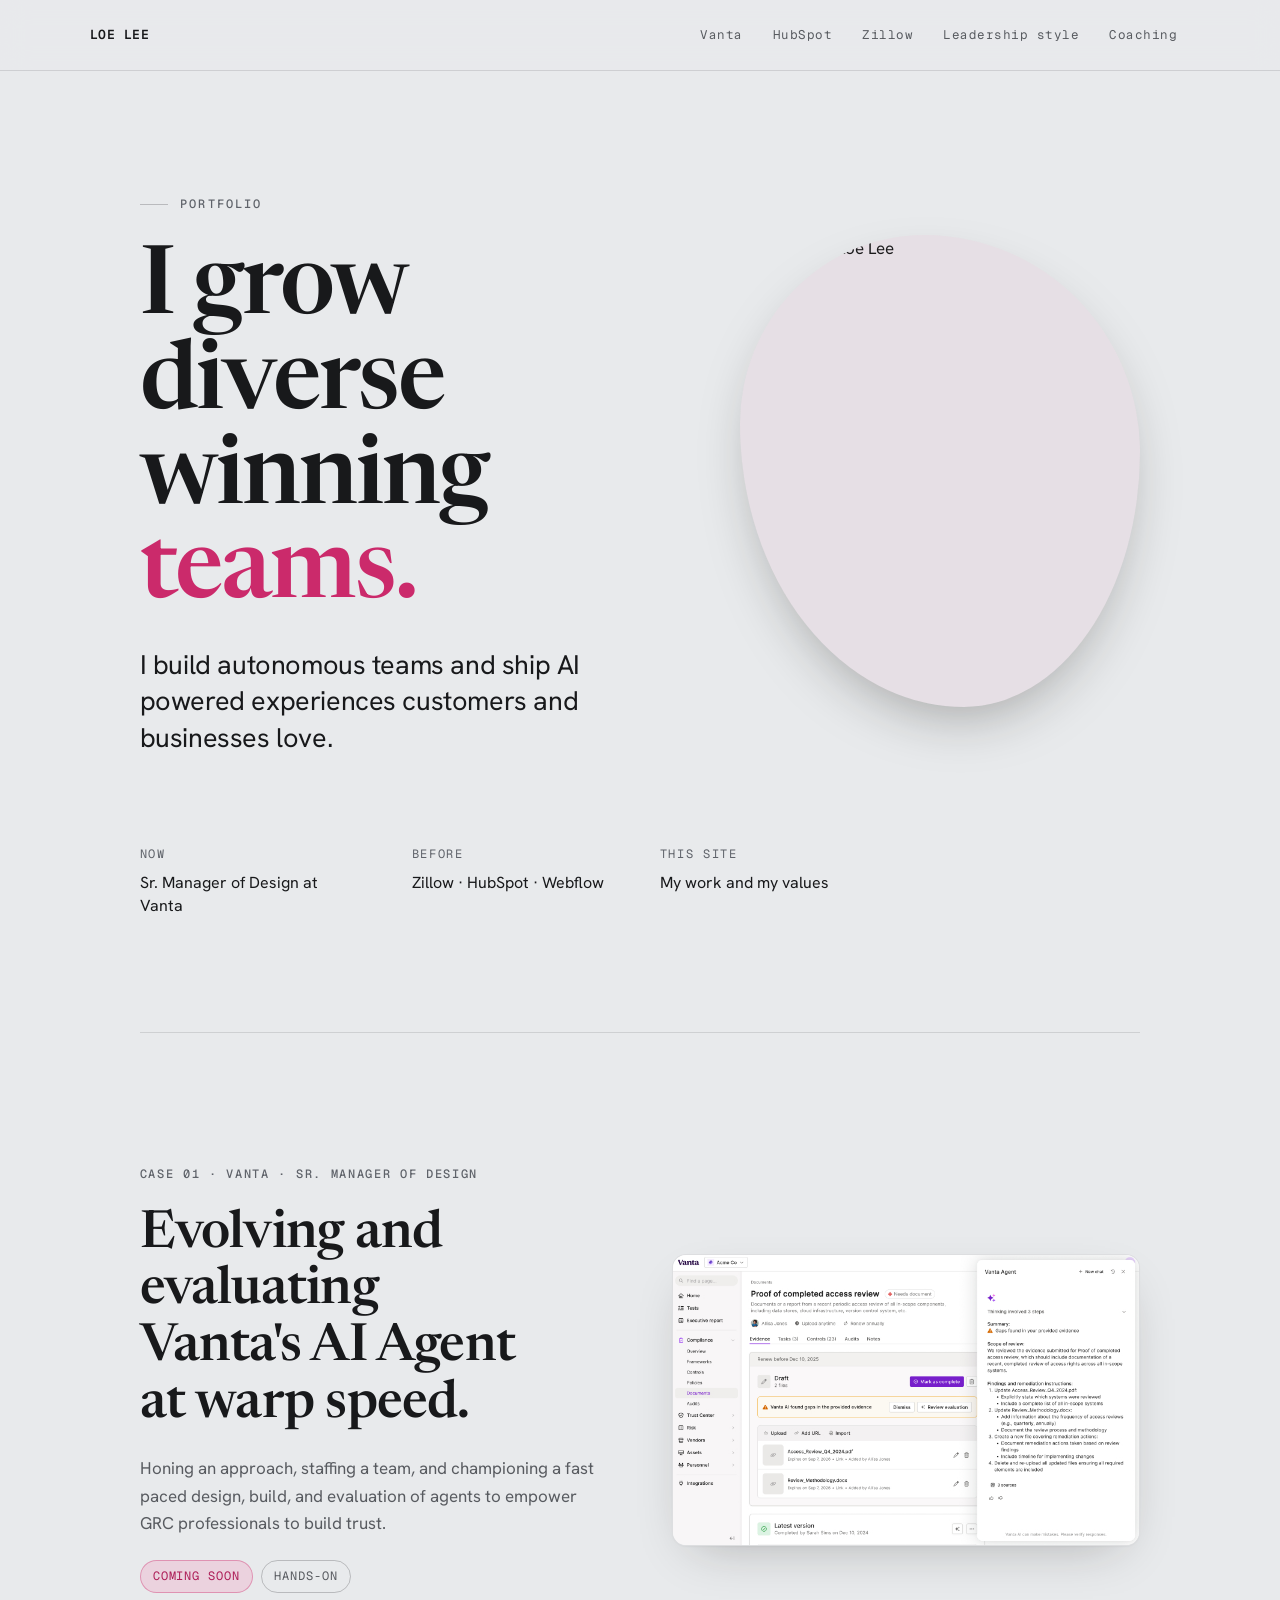
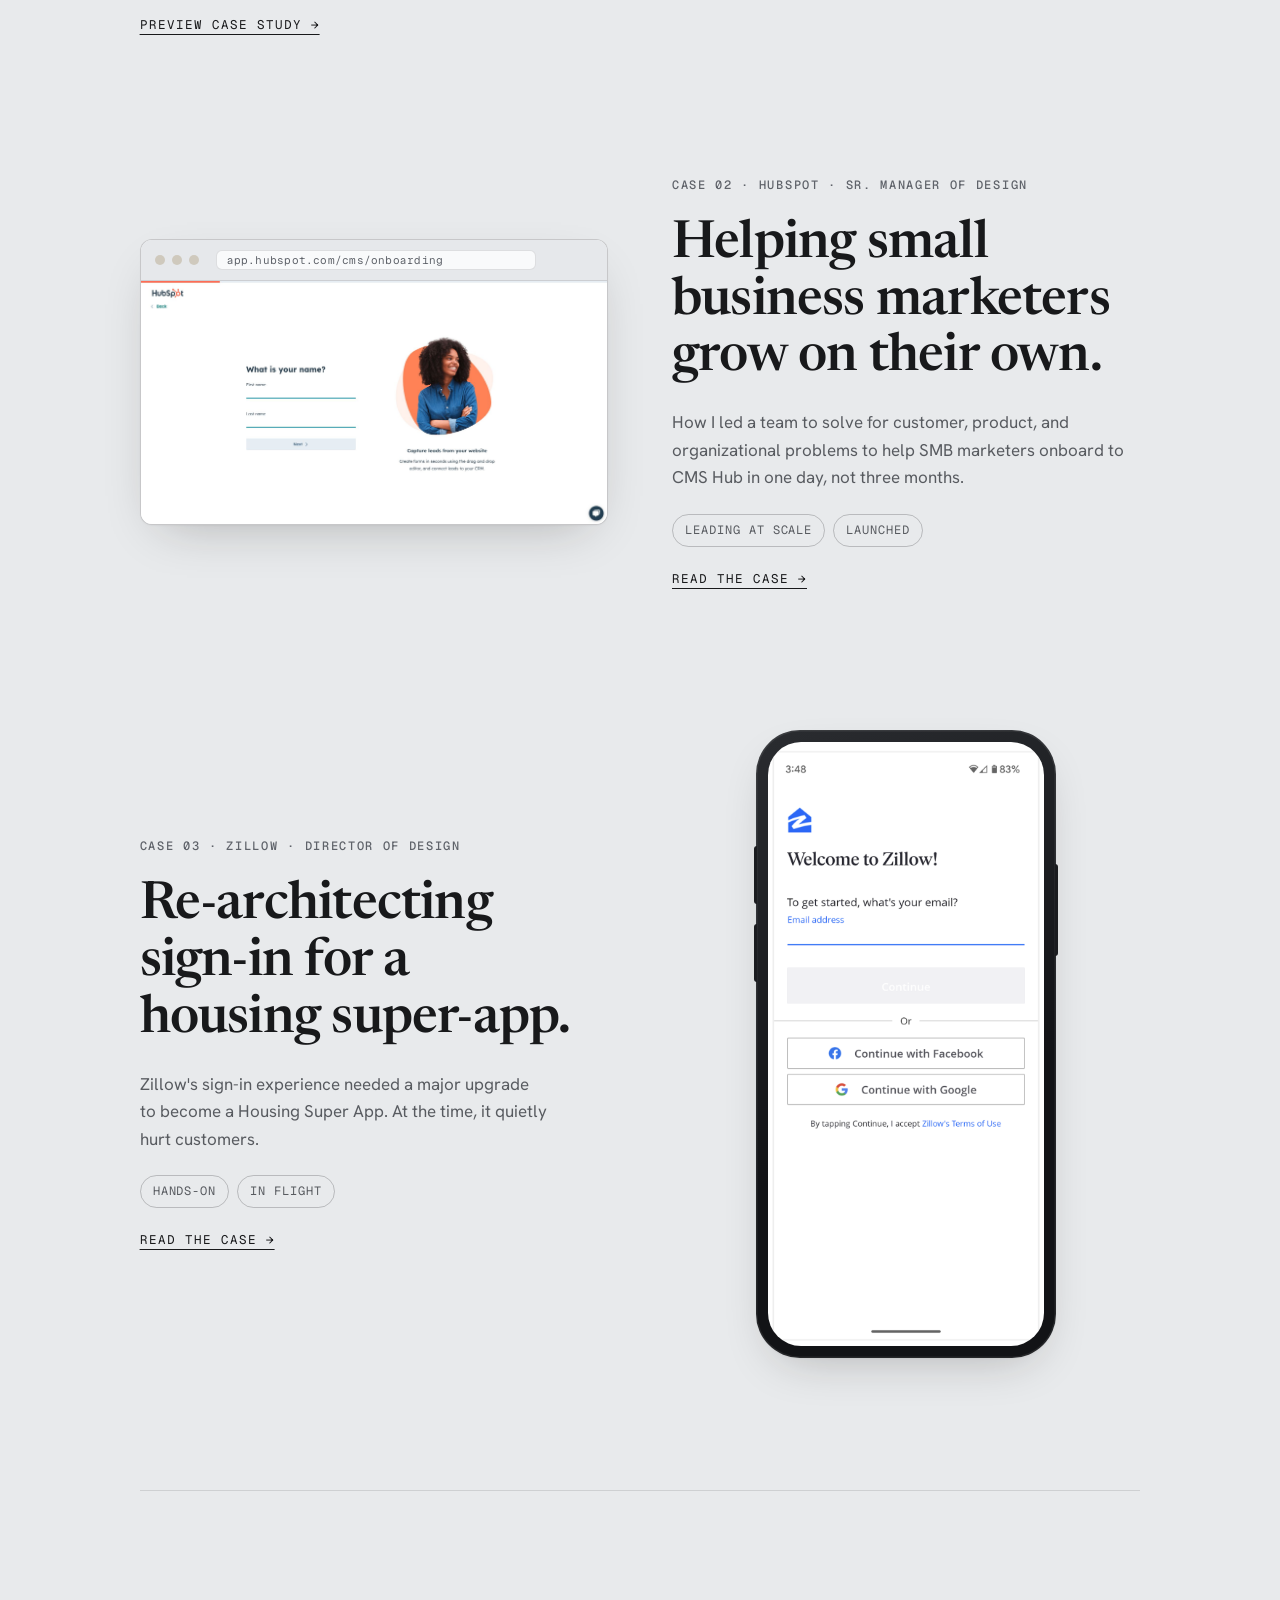
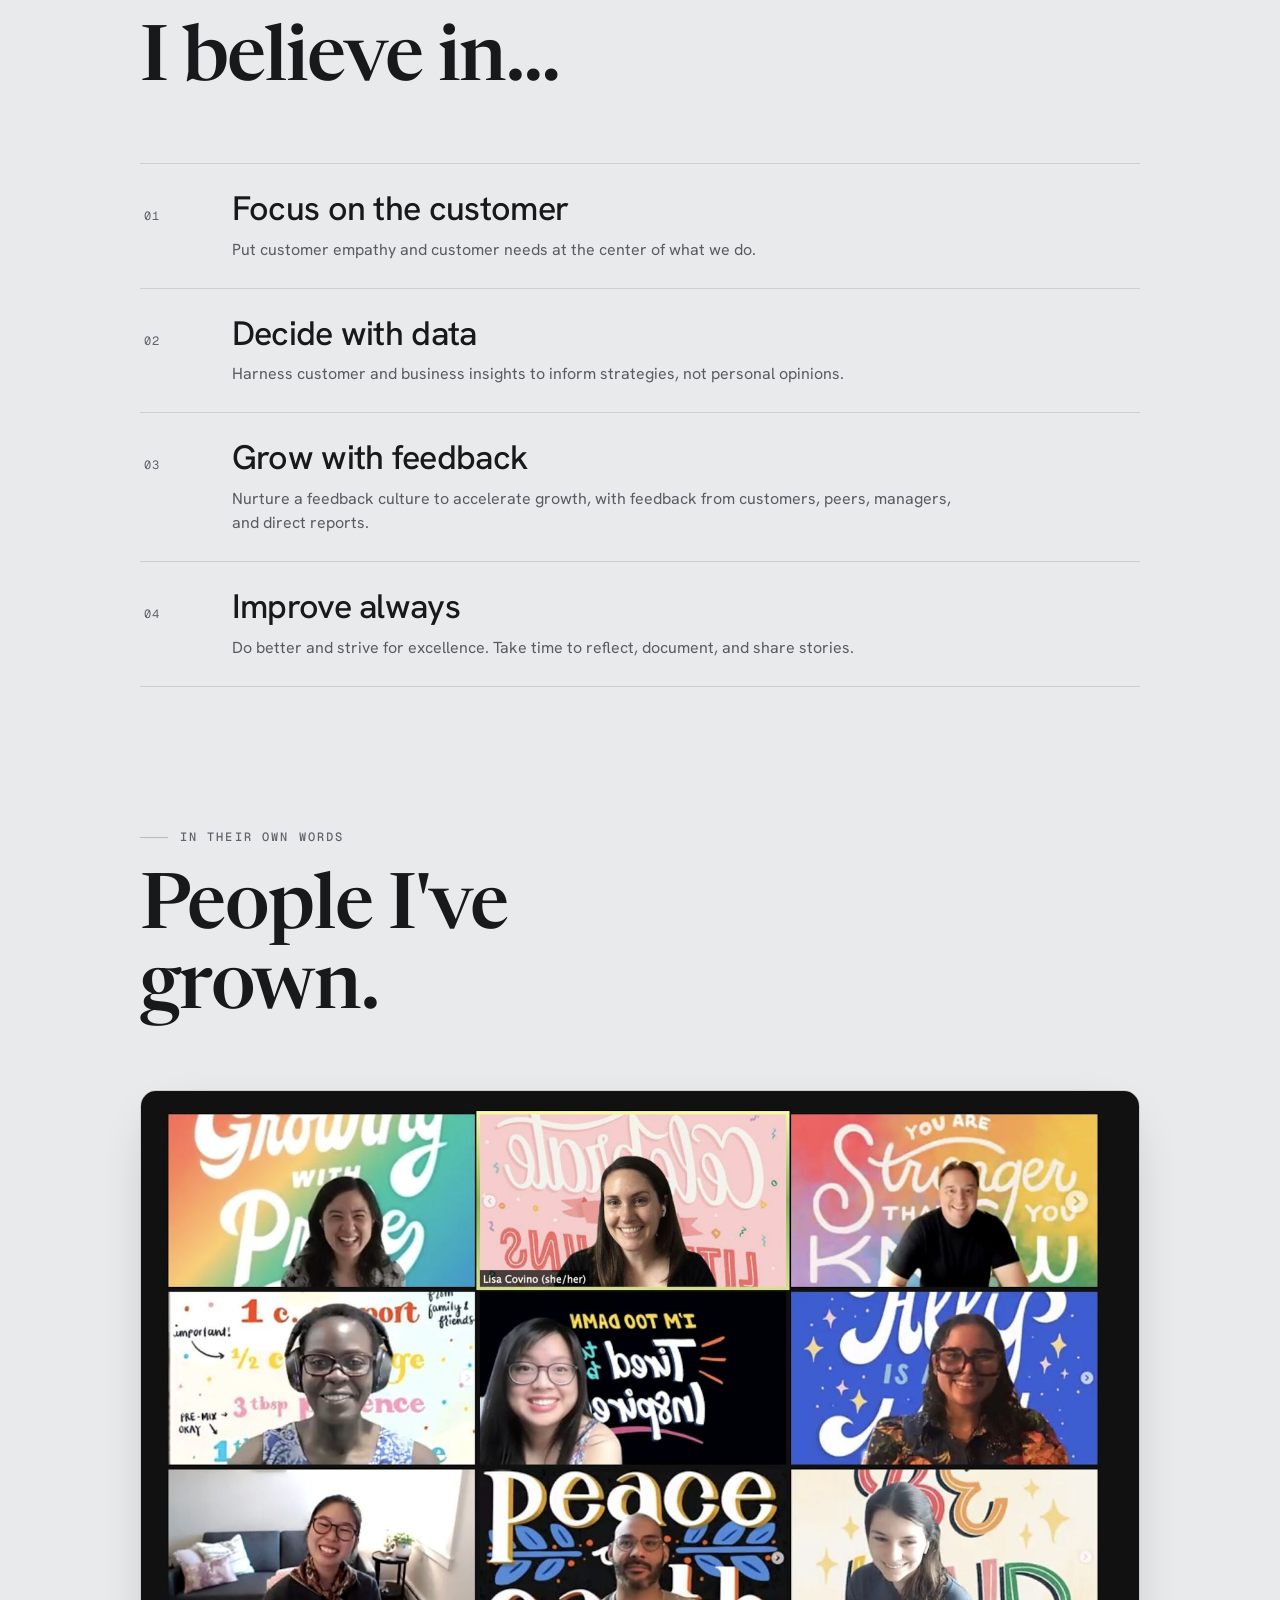
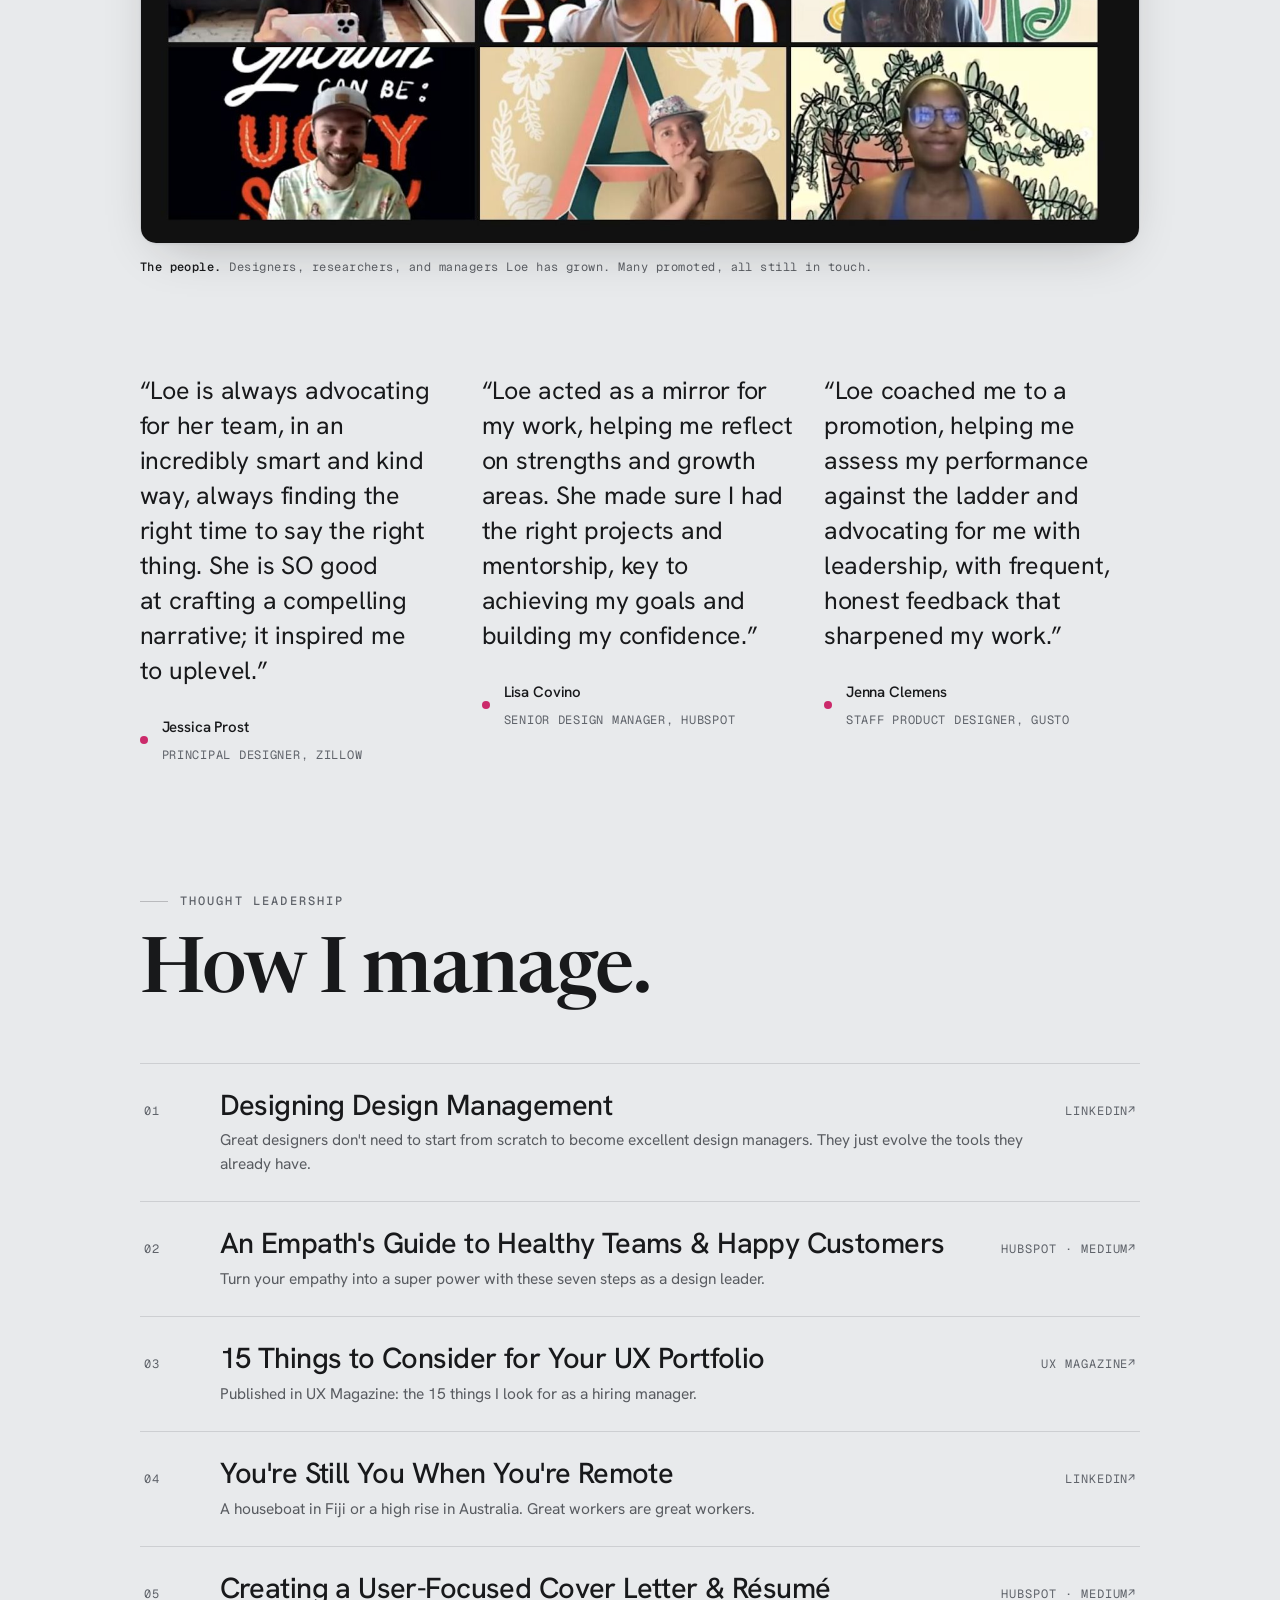
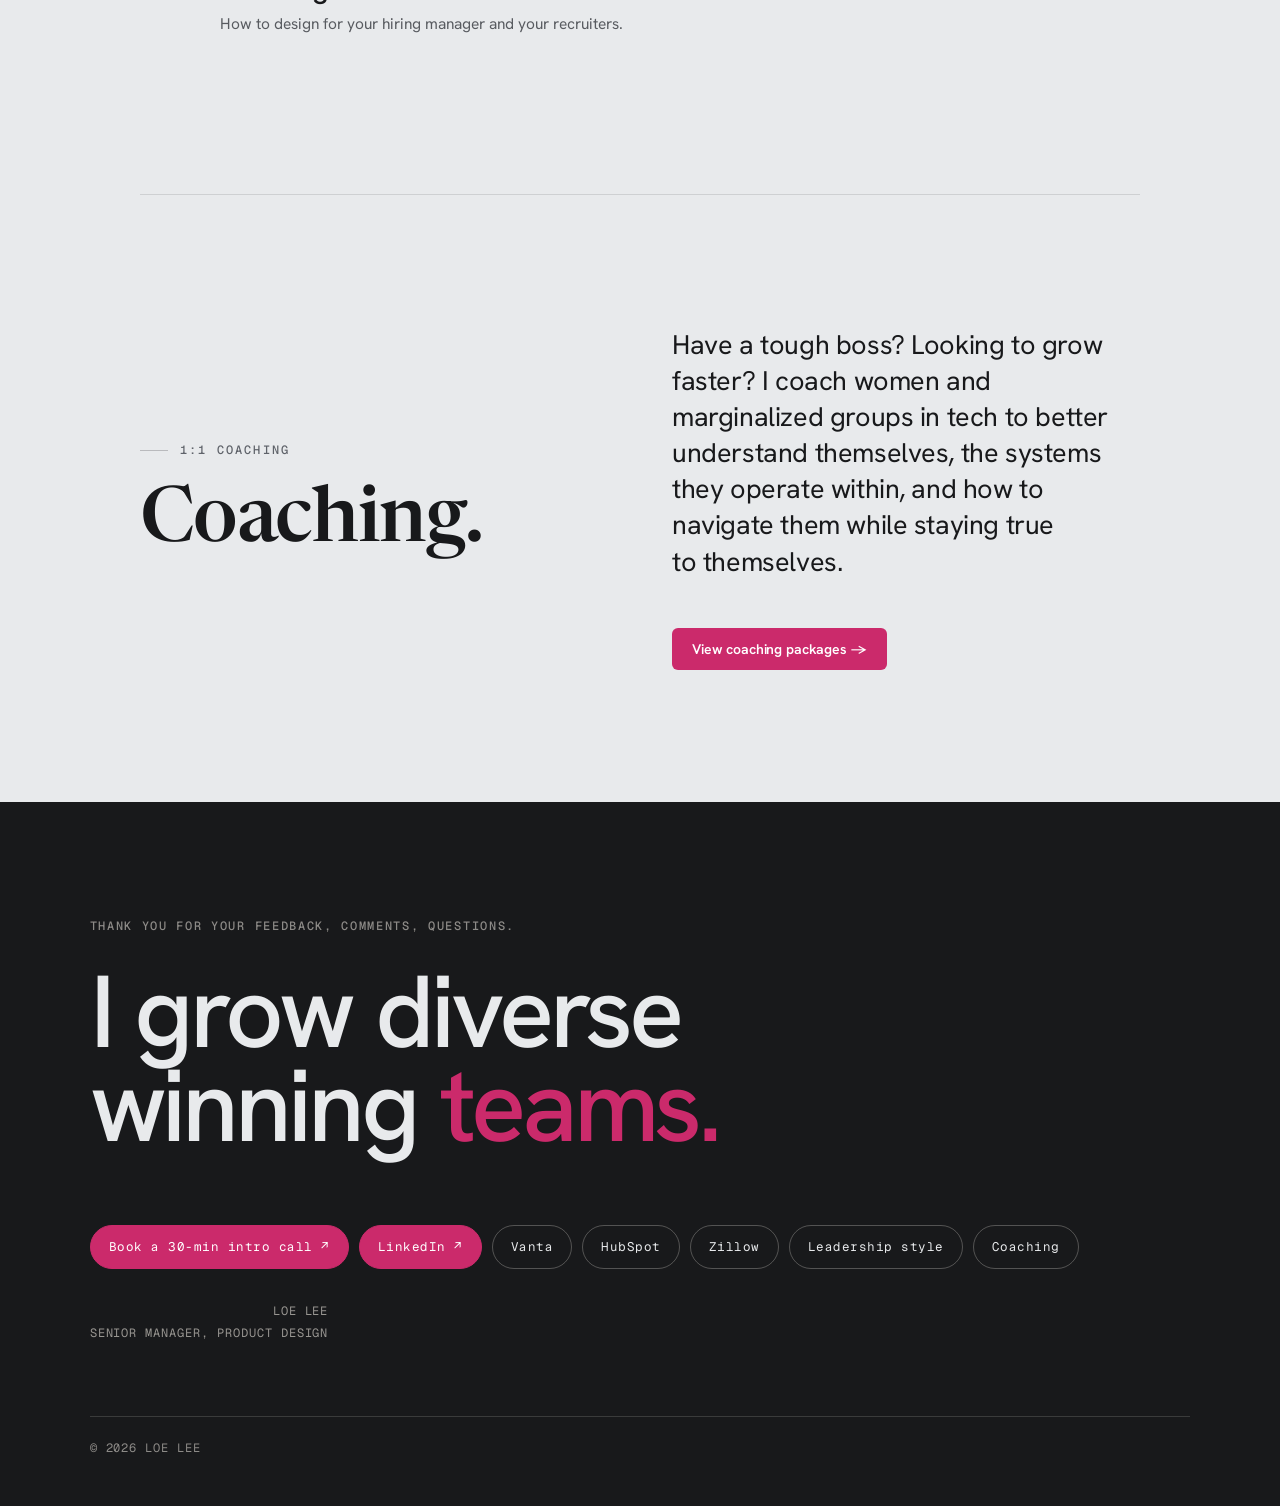
==== index.html @ ae2c97a0 "Initial portfolio site" ====
<!doctype html>
<html lang="en">
<head>
  <meta charset="utf-8" />
  <meta name="viewport" content="width=device-width, initial-scale=1" />
  <title>Loe Lee · Product Design Leader & Career Coach</title>
  <meta name="description" content="Loe Lee is a product design leader who grows diverse, winning teams — and a 1:1 coach for women and marginalized groups in tech. Case studies from Vanta, HubSpot, and Zillow." />
  <link rel="canonical" href="https://loelee.com/" />

  <meta property="og:type" content="website" />
  <meta property="og:title" content="Loe Lee · Product Design Leader & Career Coach" />
  <meta property="og:description" content="I grow diverse, winning teams. 1:1 coaching for women and marginalized groups in tech, plus case studies from Vanta, HubSpot, and Zillow." />
  <meta property="og:url" content="https://loelee.com/" />
  <meta property="og:image" content="https://loelee.com/artifacts/loe-portrait.png" />

  <meta name="twitter:card" content="summary_large_image" />
  <meta name="twitter:title" content="Loe Lee · Product Design Leader & Career Coach" />
  <meta name="twitter:description" content="I grow diverse, winning teams. 1:1 coaching for women and marginalized groups in tech, plus case studies from Vanta, HubSpot, and Zillow." />
  <meta name="twitter:image" content="https://loelee.com/artifacts/loe-portrait.png" />

  <script type="application/ld+json">
  {
    "@context": "https://schema.org",
    "@type": "Person",
    "name": "Loe Lee",
    "jobTitle": "Senior Manager, Product Design",
    "url": "https://loelee.com/",
    "image": "https://loelee.com/artifacts/loe-portrait.png",
    "sameAs": ["https://www.linkedin.com/in/loelee"],
    "knowsAbout": ["Product Design Leadership", "Design Coaching", "UX Strategy"],
    "makesOffer": {
      "@type": "Offer",
      "itemOffered": {
        "@type": "Service",
        "serviceType": "Career and leadership coaching",
        "description": "1:1 coaching for women and marginalized groups in tech navigating leadership, career growth, and corporate systems.",
        "provider": { "@type": "Person", "name": "Loe Lee" },
        "audience": {
          "@type": "Audience",
          "audienceType": "Women and marginalized groups in the tech industry"
        }
      }
    }
  }
  </script>
  <link rel="preconnect" href="https://fonts.googleapis.com" />
  <link rel="preconnect" href="https://fonts.gstatic.com" crossorigin />
  <link href="https://fonts.googleapis.com/css2?family=Hanken+Grotesk:ital,wght@0,300;0,400;0,500;0,600;0,700;1,400&family=Newsreader:ital,opsz,wght@0,6..72,400;0,6..72,500;0,6..72,600;1,6..72,500&family=Geist+Mono:wght@400;500;600&display=swap" rel="stylesheet" />
  <link rel="stylesheet" href="site.css" />
  <script src="https://unpkg.com/react@18.3.1/umd/react.development.js" integrity="sha384-hD6/rw4ppMLGNu3tX5cjIb+uRZ7UkRJ6BPkLpg4hAu/6onKUg4lLsHAs9EBPT82L" crossorigin="anonymous"></script>
  <script src="https://unpkg.com/react-dom@18.3.1/umd/react-dom.development.js" integrity="sha384-u6aeetuaXnQ38mYT8rp6sbXaQe3NL9t+IBXmnYxwkUI2Hw4bsp2Wvmx4yRQF1uAm" crossorigin="anonymous"></script>
  <script src="https://unpkg.com/@babel/standalone@7.29.0/babel.min.js" integrity="sha384-m08KidiNqLdpJqLq95G/LEi8Qvjl/xUYll3QILypMoQ65QorJ9Lvtp2RXYGBFj1y" crossorigin="anonymous"></script>
</head>
<body>
  <div id="root"><nav class="nav"><a class="nav-brand" href="index.html"><b>LOE LEE</b></a><div class="nav-links"><a href="vanta.html" class="nav-flat ">Vanta</a><a href="hubspot.html" class="nav-flat ">HubSpot</a><a href="zillow.html" class="nav-flat ">Zillow</a><a href="index.html#vanta" class="nav-flat">Leadership style</a><a href="coaching.html" class="nav-flat">Coaching</a><details class="nav-group"><summary aria-label="Menu" class=""><span class="nav-burger" aria-hidden="true"><span></span><span></span><span></span></span><span class="nav-burger-label">Menu</span></summary><div class="nav-group-menu"><span class="nav-group-head">Case studies</span><a href="vanta.html" class="">Vanta</a><a href="hubspot.html" class="">HubSpot</a><a href="zillow.html" class="">Zillow</a><span class="nav-group-sep" role="separator"></span><a href="index.html#vanta">Leadership style</a><a href="coaching.html">Coaching</a></div></details></div></nav><main class="page"><header class="section hero" style="padding-top:clamp(48px,9vw,120px)"><div class="wrap"><div class="hero-grid"><div class="hero-copy"><div class="kicker reveal"><span class="bar"></span>Portfolio</div><h1 class="display reveal" style="margin-top:30px">I grow diverse<br/>winning <span class="accent">teams.</span></h1><p class="lede reveal" style="margin-top:clamp(14px,2vw,24px);max-width:24em">I build autonomous teams and ship AI powered experiences customers and businesses love.</p></div><figure class="hero-portrait reveal"><img src="artifacts/loe-portrait-bw-clean.jpg" alt="Portrait of Loe Lee" loading="eager"/></figure></div><div class="hero-meta reveal"><div class="cell"><div class="k">Now</div><div class="v">Sr. Manager of Design at Vanta</div></div><div class="cell"><div class="k">Before</div><div class="v">Zillow · HubSpot · Webflow</div></div><div class="cell"><div class="k">This site</div><div class="v">My work and my values</div></div></div></div></header><div class="wrap"><hr class="rule"/></div><section class="section" id="work"><div class="wrap"><div style="display:flex;flex-direction:column;gap:clamp(72px,11vw,150px)"><a class="case-link reveal" href="vanta.html" data-screen-label="home-case-vanta"><div class="case-row "><div class="case-meta"><div class="label" style="color:var(--ink-3)">Case 01 · Vanta · Sr. Manager of Design</div><h3 class="h-lg">Evolving and evaluating Vanta&#x27;s AI Agent at warp speed.</h3><p class="body">Honing an approach, staffing a team, and championing a fast paced design, build, and evaluation of agents to empower GRC professionals to build trust.</p><div class="case-mode"><span class="chip chip-soon">Coming soon</span><span class="chip">Hands-on</span></div><span class="read">Preview case study →</span></div><div><figure class="figure "><div class="plate"><img src="artifacts/vanta-agent.png" alt="Vanta screen" loading="lazy"/></div></figure></div></div></a><a class="case-link reveal" href="hubspot.html" data-screen-label="home-case-hubspot"><div class="case-row flip"><div class="case-meta"><div class="label" style="color:var(--ink-3)">Case 02 · HubSpot · Sr. Manager of Design</div><h3 class="h-lg">Helping small business marketers grow on their own.</h3><p class="body">How I led a team to solve for customer, product, and organizational problems to help SMB marketers onboard to CMS Hub in one day, not three months.</p><div class="case-mode"><span class="chip">Leading at Scale</span><span class="chip">Launched</span></div><span class="read">Read the case →</span></div><div><figure class="figure "><div class="browser"><div class="bar"><i></i><i></i><i></i><span class="url">app.hubspot.com/cms/onboarding</span></div><img src="artifacts/img-126.jpg" alt="HubSpot screen" loading="lazy"/></div></figure></div></div></a><a class="case-link reveal" href="zillow.html" data-screen-label="home-case-zillow"><div class="case-row "><div class="case-meta"><div class="label" style="color:var(--ink-3)">Case 03 · Zillow · Director of Design</div><h3 class="h-lg">Re-architecting sign-in for a housing super-app.</h3><p class="body">Zillow&#x27;s sign-in experience needed a major upgrade to become a Housing Super App. At the time, it quietly hurt customers.</p><div class="case-mode"><span class="chip">Hands-on</span><span class="chip">In flight</span></div><span class="read">Read the case →</span></div><div style="display:flex;justify-content:center"><figure class="figure "><div class="shot-phone" style="max-width:300px"><img src="artifacts/zillow-signin.png" alt="Zillow screen" loading="lazy"/></div></figure></div></div></a></div></div></section><div class="wrap"><hr class="rule"/></div><section class="section" id="vanta"><div class="wrap"><div class="split" style="align-items:end;margin-bottom:clamp(36px,5vw,60px)"><div class="reveal"><h2 class="h-xl" style="white-space:nowrap">I believe in…</h2></div></div><div class="beliefs reveal"><div class="belief"><div class="n">01</div><div class="t">Focus on the customer</div><p class="belief-desc">Put customer empathy and customer needs at the center of what we do.</p></div><div class="belief"><div class="n">02</div><div class="t">Decide with data</div><p class="belief-desc">Harness customer and business insights to inform strategies, not personal opinions.</p></div><div class="belief"><div class="n">03</div><div class="t">Grow with feedback</div><p class="belief-desc">Nurture a feedback culture to accelerate growth, with feedback from customers, peers, managers, and direct reports.</p></div><div class="belief"><div class="n">04</div><div class="t">Improve always</div><p class="belief-desc">Do better and strive for excellence. Take time to reflect, document, and share stories.</p></div></div></div></section><section class="section" id="words"><div class="wrap"><div class="split" style="align-items:end;margin-bottom:clamp(36px,5vw,60px)"><div class="reveal"><div class="kicker" style="margin-bottom:24px"><span class="bar"></span>In their own words</div><h2 class="h-xl">People I&#x27;ve grown.</h2></div></div><div class="reveal" style="margin-bottom:clamp(40px,6vw,72px)"><figure class="figure "><div class="bleed"><img src="artifacts/img-075.jpg" alt="The teams Loe has led, on a video call" loading="lazy"/></div><div class="fig-cap"><span class="txt"><b>The people. </b>Designers, researchers, and managers Loe has grown. Many promoted, all still in touch.</span></div></figure></div><div class="gal gal-3"><div class="quote reveal"><p class="body-q">“Loe is always advocating for her team, in an incredibly smart and kind way, always finding the right time to say the right thing. She is SO good at crafting a compelling narrative; it inspired me to uplevel.”</p><div class="who"><span class="dot"></span><span><span class="name">Jessica Prost</span><br/><span class="title">Principal Designer, Zillow</span></span></div></div><div class="quote reveal"><p class="body-q">“Loe acted as a mirror for my work, helping me reflect on strengths and growth areas. She made sure I had the right projects and mentorship, key to achieving my goals and building my confidence.”</p><div class="who"><span class="dot"></span><span><span class="name">Lisa Covino</span><br/><span class="title">Senior Design Manager, HubSpot</span></span></div></div><div class="quote reveal"><p class="body-q">“Loe coached me to a promotion, helping me assess my performance against the ladder and advocating for me with leadership, with frequent, honest feedback that sharpened my work.”</p><div class="who"><span class="dot"></span><span><span class="name">Jenna Clemens</span><br/><span class="title">Staff Product Designer, Gusto</span></span></div></div></div><div class="reveal" style="margin-top:clamp(64px,9vw,120px);margin-bottom:clamp(32px,4vw,48px)"><div class="kicker" style="margin-bottom:24px"><span class="bar"></span>Thought leadership</div><h2 class="h-xl">How I manage.</h2></div><div class="writing-list"><a class="writing-item reveal" href="https://www.linkedin.com/pulse/designing-design-management-loe-lee/" target="_blank" rel="noreferrer"><span class="w-no">01</span><span class="w-main"><span class="w-title">Designing Design Management</span><span class="w-desc">Great designers don&#x27;t need to start from scratch to become excellent design managers. They just evolve the tools they already have.</span></span><span class="w-src">LinkedIn<span class="w-arrow"> ↗</span></span></a><a class="writing-item reveal" href="https://medium.com/hubspot-product/an-empaths-guide-to-creating-healthy-teams-and-happy-customers-3fd88207445f" target="_blank" rel="noreferrer"><span class="w-no">02</span><span class="w-main"><span class="w-title">An Empath&#x27;s Guide to Healthy Teams &amp; Happy Customers</span><span class="w-desc">Turn your empathy into a super power with these seven steps as a design leader.</span></span><span class="w-src">HubSpot · Medium<span class="w-arrow"> ↗</span></span></a><a class="writing-item reveal" href="https://medium.com/ux-magazine/15-things-to-consider-for-your-ux-portfolio-7a5827d13470" target="_blank" rel="noreferrer"><span class="w-no">03</span><span class="w-main"><span class="w-title">15 Things to Consider for Your UX Portfolio</span><span class="w-desc">Published in UX Magazine: the 15 things I look for as a hiring manager.</span></span><span class="w-src">UX Magazine<span class="w-arrow"> ↗</span></span></a><a class="writing-item reveal" href="https://www.linkedin.com/pulse/youre-still-you-when-remote-loe-lee/" target="_blank" rel="noreferrer"><span class="w-no">04</span><span class="w-main"><span class="w-title">You&#x27;re Still You When You&#x27;re Remote</span><span class="w-desc">A houseboat in Fiji or a high rise in Australia. Great workers are great workers.</span></span><span class="w-src">LinkedIn<span class="w-arrow"> ↗</span></span></a><a class="writing-item reveal" href="https://medium.com/hubspot-product/designing-a-user-centered-cover-letter-and-resume-355c0d557eb5" target="_blank" rel="noreferrer"><span class="w-no">05</span><span class="w-main"><span class="w-title">Creating a User-Focused Cover Letter &amp; Résumé</span><span class="w-desc">How to design for your hiring manager and your recruiters.</span></span><span class="w-src">HubSpot · Medium<span class="w-arrow"> ↗</span></span></a></div></div></section><div class="wrap"><hr class="rule"/></div><section class="section" id="coaching"><div class="wrap"><div class="split"><div class="reveal"><div class="kicker" style="margin-bottom:24px"><span class="bar"></span>1:1 coaching</div><h2 class="h-xl">Coaching.</h2></div><div class="reveal"><p class="lede" style="max-width:34em;margin-bottom:28px">Have a tough boss? Looking to grow faster? I coach women and marginalized groups in tech to better understand themselves, the systems they operate within, and how to navigate them while staying true to themselves.</p><a class="coach-book-btn" href="coaching.html">View coaching packages →</a></div></div></div></section></main><footer class="footer"><div class="fwrap"><div class="label" style="color:rgba(236,232,224,0.55);margin-bottom:28px">Thank you for your feedback, comments, questions.</div><h2 class="big">I grow diverse<br/>winning <span class="accent">teams.</span></h2><div class="frow"><div class="links"><a class="solid" href="https://calendly.com/loenlee/30-minute-intro-w-loe" target="_blank" rel="noreferrer">Book a 30-min intro call ↗</a><a class="solid" href="https://www.linkedin.com/in/loelee" target="_blank" rel="noreferrer">LinkedIn ↗</a><a href="vanta.html">Vanta</a><a href="hubspot.html">HubSpot</a><a href="zillow.html">Zillow</a><a href="index.html#vanta">Leadership style</a><a href="coaching.html">Coaching</a></div><div class="colota">Loe Lee<br/>Senior Manager, Product Design</div></div><div class="base"><span>© 2026 Loe Lee</span></div></div></footer></div>
  <script type="text/babel" src="shared.jsx"></script>
  <script type="text/babel" src="pages/home.jsx"></script>
  <script type="text/babel" data-presets="react">
    ReactDOM.createRoot(document.getElementById('root')).render(
      <Page current="home"><HomePage /></Page>
    );
  </script>
</body>
</html>
---- site.css ----
/* ============================================================
   Loe Lee · Portfolio — "Evidence" editorial system
   Sparse, intentional, artifact-forward. Geist + Geist Mono.
   ============================================================ */

:root {
  /* Cool porcelain shell — clean, calm, and lets the warm accent carry color */
  --paper:    #E8EAEC;
  --surface:  #F1F2F4;
  --surface-2:#F9FAFB;
  --ink:      #18191B;
  --ink-2:    #585B60;
  --ink-3:    #5F636A;
  --line:     rgba(20,22,26,0.12);
  --line-2:   rgba(20,22,26,0.22);

  /* Funky magenta-raspberry accent (tweakable). Chroma kept just inside
     the sRGB edge so it renders consistently on wide-gamut (P3) Macs. */
  --accent:   #CB2A6B;
  /* Deeper accent for SMALL text on light bg — meets WCAG AA (~5.4:1) */
  --accent-text: #AD1E58;
  --accent-ink: #1A1813;

  --font-sans: "Hanken Grotesk", -apple-system, BlinkMacSystemFont, system-ui, sans-serif;
  --font-display: "Newsreader", "Hanken Grotesk", Georgia, serif;
  --font-mono: "Geist Mono", "JetBrains Mono", ui-monospace, monospace;

  /* density (tweakable via [data-density]) */
  --gutter: 7vw;
  --section-y: 132px;
  --maxw: 1180px;

  --shadow-soft: 0 1px 2px rgba(26,24,19,0.04), 0 18px 50px -22px rgba(26,24,19,0.30);
  --shadow-lift: 0 1px 2px rgba(26,24,19,0.05), 0 40px 80px -30px rgba(26,24,19,0.42);
}

[data-density="compact"] {
  --section-y: 92px;
  --gutter: 5vw;
}

@media (max-width: 760px){
  :root { --section-y: 78px; }
  [data-density="compact"] { --section-y: 60px; }
}

* { box-sizing: border-box; }
html { scroll-behavior: smooth; -webkit-text-size-adjust: 100%; }
html, body { margin: 0; padding: 0; }

body {
  background: var(--paper);
  color: var(--ink);
  font-family: var(--font-sans);
  font-size: 17px;
  line-height: 1.6;
  font-weight: 400;
  -webkit-font-smoothing: antialiased;
  -moz-osx-font-smoothing: grayscale;
  font-feature-settings: "ss01", "cv01", "cv11";
}

a { color: inherit; text-decoration: none; }
img { display: block; max-width: 100%; }
::selection { background: var(--ink); color: var(--paper); }

/* ===== Layout primitives ===== */
.wrap { max-width: var(--maxw); margin: 0 auto; padding-left: var(--gutter); padding-right: var(--gutter); }
.page { position: relative; overflow-clip-margin: content-box; }
.section { padding-top: var(--section-y); padding-bottom: var(--section-y); position: relative; }
.section + .section { padding-top: 0; }
.rule { height: 1px; background: var(--line); border: 0; margin: 0; }

/* ===== Type ===== */
.kicker {
  font-family: var(--font-mono);
  font-size: 12px;
  font-weight: 500;
  letter-spacing: 0.18em;
  text-transform: uppercase;
  color: var(--ink-3);
  display: inline-flex;
  align-items: center;
  gap: 12px;
}
.kicker .idx { color: var(--accent-text); }
.kicker .bar { width: 28px; height: 1px; background: var(--line-2); }

.display {
  font-family: var(--font-display);
  font-weight: 560;
  font-size: clamp(44px, 7.4vw, 100px);
  line-height: 1.0;
  letter-spacing: -0.02em;
  margin: 0;
}
.h-xl {
  font-family: var(--font-display);
  font-weight: 540;
  font-size: clamp(38px, 6.0vw, 88px);
  line-height: 1.04;
  letter-spacing: -0.018em;
  margin: 0;
  text-wrap: balance;
}
.h-lg {
  font-family: var(--font-display);
  font-weight: 560;
  font-size: clamp(31px, 4.1vw, 56px);
  line-height: 1.08;
  letter-spacing: -0.015em;
  margin: 0;
  text-wrap: balance;
}
.h-md {
  font-weight: 540;
  font-size: clamp(23px, 2.6vw, 33px);
  line-height: 1.12;
  letter-spacing: -0.02em;
  margin: 0;
  text-wrap: balance;
}
.h-sub {
  font-weight: 540;
  font-size: clamp(19px, 2vw, 23px);
  line-height: 1.16;
  letter-spacing: -0.015em;
  margin: 0;
  color: var(--ink);
  text-wrap: balance;
}
.lede {
  font-size: clamp(20px, 2.3vw, 27px);
  line-height: 1.34;
  font-weight: 400;
  letter-spacing: -0.015em;
  color: var(--ink);
  max-width: 19em;
  margin: 0;
  text-wrap: pretty;
}
.body { font-size: 17px; line-height: 1.62; color: var(--ink-2); max-width: 34em; margin: 0; text-wrap: pretty; }
.body.tight { max-width: 28em; }
.body strong { color: var(--ink); font-weight: 540; }
.accent { color: var(--accent); }
.struck { text-decoration: none; position: relative; color: var(--ink-3); display: inline-block; transform: rotate(-1.5deg); }
.struck::after { content: ""; position: absolute; left: -2%; right: -2%; top: 52%; height: 0.07em; background: var(--accent); border-radius: 2px; transform: rotate(-2.2deg); }
.muted { color: var(--ink-2); }
.faint { color: var(--ink-3); }

.label {
  font-family: var(--font-mono);
  font-size: 12px;
  font-weight: 500;
  letter-spacing: 0.14em;
  text-transform: uppercase;
  color: var(--ink-3);
}

/* ===== Nav ===== */
.nav {
  position: sticky; top: 0; z-index: 80;
  display: flex; align-items: center; justify-content: space-between;
  padding: 18px var(--gutter);
  background: color-mix(in srgb, var(--paper) 82%, transparent);
  backdrop-filter: saturate(140%) blur(14px);
  -webkit-backdrop-filter: saturate(140%) blur(14px);
  border-bottom: 1px solid var(--line);
}
.nav-brand { display: inline-flex; align-items: baseline; gap: 10px; font-family: var(--font-mono); font-size: 13px; letter-spacing: 0.06em; white-space: nowrap; }
.nav-brand b { font-weight: 600; letter-spacing: 0.04em; }
.nav-brand .sep { color: var(--ink-3); }
.nav-brand .role { color: var(--ink-3); font-size: 12px; }
.nav-links { display: flex; align-items: center; gap: 4px; font-family: var(--font-mono); font-size: 12.5px; letter-spacing: 0.04em; }
.nav-links a {
  padding: 7px 13px; border-radius: 999px; color: var(--ink-2); white-space: nowrap;
  transition: color .18s, background .18s;
}
.nav-links a:hover { color: var(--ink); background: color-mix(in srgb, var(--ink) 6%, transparent); }
.nav-links a.active { color: var(--ink); }
.nav-links a.cta { color: var(--ink); }
.nav-links a.cta::after { content:""; display:inline-block; width:6px; height:6px; border-radius:50%; background: var(--accent); margin-left:7px; vertical-align: middle; }

/* Mobile menu disclosure — only shown when the flat links would wrap */
.nav-group { display: none; position: relative; }
.nav-group > summary {
  list-style: none; cursor: pointer; user-select: none;
  display: inline-flex; align-items: center; gap: 8px;
  padding: 7px 13px; border-radius: 999px; color: var(--ink-2); white-space: nowrap;
  transition: color .18s, background .18s;
}
.nav-group > summary::-webkit-details-marker { display: none; }
.nav-group > summary:hover { color: var(--ink); background: color-mix(in srgb, var(--ink) 6%, transparent); }
.nav-group > summary.active { color: var(--ink); }
.nav-group[open] > summary { color: var(--ink); background: color-mix(in srgb, var(--ink) 6%, transparent); }
/* Hamburger glyph */
.nav-burger { display: inline-flex; flex-direction: column; justify-content: center; gap: 3px; width: 15px; }
.nav-burger span { display: block; height: 1.5px; background: currentColor; border-radius: 2px; transition: transform .2s, opacity .2s; }
.nav-burger span:nth-child(1) { width: 15px; }
.nav-burger span:nth-child(2) { width: 15px; }
.nav-burger span:nth-child(3) { width: 10px; }
.nav-group[open] .nav-burger span:nth-child(1) { transform: translateY(4.5px) rotate(45deg); width: 15px; }
.nav-group[open] .nav-burger span:nth-child(2) { opacity: 0; }
.nav-group[open] .nav-burger span:nth-child(3) { transform: translateY(-4.5px) rotate(-45deg); width: 15px; }
.nav-group-menu {
  position: absolute; top: calc(100% + 10px); right: 0; z-index: 90;
  display: flex; flex-direction: column; min-width: 184px;
  padding: 6px; border-radius: 14px;
  background: var(--surface-2); border: 1px solid var(--line);
  box-shadow: 0 14px 40px rgba(0,0,0,0.14);
}
.nav-group-menu a { padding: 10px 12px; border-radius: 9px; }
.nav-group-menu a:hover { background: color-mix(in srgb, var(--ink) 6%, transparent); color: var(--ink); }
.nav-group-menu a.active { color: var(--ink); background: color-mix(in srgb, var(--ink) 5%, transparent); }
.nav-group-head {
  padding: 4px 12px 6px; font-size: 10px; letter-spacing: 0.12em; text-transform: uppercase;
  color: var(--ink-3); pointer-events: none;
}
.nav-group-sep { height: 1px; margin: 6px 8px; background: var(--line); }

@media (max-width: 760px){
  .nav { flex-wrap: nowrap; gap: 0; }
  .nav-brand .role { display: none; }
  .nav-links { flex-wrap: nowrap; justify-content: flex-end; gap: 0; }
  .nav-flat { display: none; }
  .nav-group { display: inline-block; }
  .nav-group > summary { padding: 8px 12px; font-size: 12.5px; }
}

/* ===== Hero ===== */
.hero { padding-top: clamp(60px, 11vw, 150px); padding-bottom: clamp(50px, 9vw, 120px); }
.hero-grid { display: grid; grid-template-columns: 1fr minmax(280px, 400px); gap: clamp(36px, 5vw, 88px); align-items: center; }
.hero-portrait { margin: 0; position: relative; }
.hero-portrait img {
  display: block; width: 100%; aspect-ratio: 1 / 1.18; object-fit: cover; object-position: 50% 0%;
  border-radius: 46% 54% 44% 56% / 40% 46% 54% 60%;
  box-shadow: 0 24px 60px -22px rgba(26,24,19,0.40);
  filter: contrast(0.98) sepia(0.07) brightness(1.02);
}
.hero-portrait::after {
  content: ""; position: absolute; inset: 0; pointer-events: none;
  border-radius: 46% 54% 44% 56% / 40% 46% 54% 60%;
  background: var(--accent);
  mix-blend-mode: multiply; opacity: 0.06;
}
@media (max-width: 860px){
  .hero-grid { grid-template-columns: 1fr; gap: clamp(28px,5vw,44px); }
  .hero-portrait { max-width: 340px; }
}
.hero-meta { display:flex; flex-wrap: wrap; gap: 28px 56px; margin-top: clamp(40px,7vw,90px); }
.hero-meta .cell { }
.hero-meta .cell .k { font-family: var(--font-mono); font-size: 12px; letter-spacing: 0.14em; text-transform: uppercase; color: var(--ink-3); margin-bottom: 8px; }
.hero-meta .cell .v { font-size: 16px; line-height: 1.4; color: var(--ink); max-width: 24ch; }
@media (max-width: 560px){
  .hero-meta { flex-direction: column; flex-wrap: nowrap; gap: 14px; margin-top: clamp(28px,9vw,40px); }
  .hero-meta .cell { display: grid; grid-template-columns: 78px 1fr; column-gap: 16px; align-items: baseline; }
  .hero-meta .cell .k { margin-bottom: 0; }
  .hero-meta .cell .v { font-size: 15px; max-width: none; }
}

/* ===== Figures / artifact plates ===== */
.figure { margin: 0; }
.figure figcaption,
.fig-cap {
  margin-top: 14px;
  display: flex; gap: 14px; align-items: baseline;
  font-family: var(--font-mono); font-size: 12px; letter-spacing: 0.04em;
  color: var(--ink-2); line-height: 1.5;
}
.fig-cap .no { color: var(--accent-text); white-space: nowrap; letter-spacing: 0.1em; }
.fig-cap .txt { color: var(--ink-2); }
.fig-cap .txt b { color: var(--ink); font-weight: 540; }

/* generic mount: rounded plate on surface with soft shadow */
.plate {
  background: var(--surface-2);
  border: 1px solid var(--line);
  border-radius: 14px;
  overflow: hidden;
  box-shadow: var(--shadow-soft);
}
.plate.bare { background: transparent; border: 0; box-shadow: none; border-radius: 12px; }
.plate img { width: 100%; height: auto; display: block; }

/* mobile screenshot mount — narrow, centered, soft */
.shot-phone {
  position: relative;
  padding: 12px;
  border-radius: 44px;
  background: linear-gradient(155deg, #2a2c30, #121316 60%);
  box-shadow: var(--shadow-lift), inset 0 0 0 1.5px rgba(255,255,255,0.08);
  overflow: visible;
}
.shot-phone::before {
  /* side buttons */
  content: "";
  position: absolute;
  left: -2px; top: 116px;
  width: 3px; height: 58px;
  border-radius: 3px 0 0 3px;
  background: #1b1c1f;
  box-shadow: 0 78px 0 #1b1c1f;
}
.shot-phone::after {
  content: "";
  position: absolute;
  right: -2px; top: 134px;
  width: 3px; height: 92px;
  border-radius: 0 3px 3px 0;
  background: #1b1c1f;
}
.shot-phone img { width: 100%; display:block; border-radius: 33px; }

/* desktop screenshot in a minimal browser chrome */
.browser {
  border-radius: 12px; overflow: hidden;
  border: 1px solid var(--line-2);
  box-shadow: var(--shadow-soft);
  background: var(--surface-2);
}
.browser .bar {
  display: flex; align-items: center; gap: 7px;
  padding: 10px 14px; background: #E6E8EB; border-bottom: 1px solid var(--line);
}
.browser .bar i { width: 10px; height: 10px; border-radius: 50%; background: #cfc9bd; display:inline-block; }
.browser .bar .url {
  margin-left: 10px; flex: 1; height: 20px; border-radius: 6px;
  background: var(--surface-2); border: 1px solid var(--line);
  font-family: var(--font-mono); font-size: 11px; color: var(--ink-3);
  display: flex; align-items: center; padding: 0 10px; letter-spacing: 0.02em;
  max-width: 320px;
}
.browser img { width: 100%; display: block; }

/* home Vanta video card */
.case-meta-link { display: block; color: inherit; text-decoration: none; }
.video-frame { display: block; text-decoration: none; }
.video-thumb { position: relative; }
.video-thumb img { width: 100%; display: block; aspect-ratio: 16 / 9; object-fit: cover; background: var(--surface-2); }
.video-play {
  position: absolute; inset: 0; margin: auto; width: 64px; height: 64px;
  display: flex; align-items: center; justify-content: center;
  background: rgba(26,24,19,0.62); color: #fff; border-radius: 50%;
  border: 1.5px solid rgba(255,255,255,0.5);
  transition: transform .3s cubic-bezier(.2,.7,.2,1), background .3s;
}
.video-play svg { margin-left: 3px; }
.video-frame:hover .video-play { transform: scale(1.08); background: var(--accent); border-color: var(--accent); }
.case-link .video-frame .browser { transition: transform .35s cubic-bezier(.2,.7,.2,1), box-shadow .35s; }
.case-link .video-frame:hover .browser { transform: translateY(-4px); box-shadow: var(--shadow-lift); }

/* full-bleed image edge to edge of content column */
.bleed { width: 100%; border-radius: 16px; overflow: hidden; box-shadow: var(--shadow-soft); border: 1px solid var(--line); }
.bleed img { width: 100%; display:block; }

/* contact-print strip of small artifacts */
.strip { display: grid; gap: 14px; }

/* uniform artifact tiles (mixed-aspect screenshots, consistent height) */
.tilerow { display: grid; gap: clamp(12px,1.6vw,20px); }
.tilerow.c2 { grid-template-columns: repeat(2, 1fr); }
.tilerow.c3 { grid-template-columns: repeat(3, 1fr); }
.tilerow.c4 { grid-template-columns: repeat(4, 1fr); }
.tile {
  background: var(--surface-2); border: 1px solid var(--line); border-radius: 12px;
  overflow: hidden; box-shadow: var(--shadow-soft); display: flex; flex-direction: column;
}
.tile .frame { position: relative; height: var(--tile-h, 280px); display: flex; align-items: center; justify-content: center; overflow: hidden; }
.tile .frame img { width: 100%; height: 100%; object-fit: contain; }
.tile.cover .frame img { object-fit: cover; object-position: top; }
.tile .tcap { padding: 11px 14px; border-top: 1px solid var(--line); font-family: var(--font-mono); font-size: 12px; letter-spacing: 0.03em; color: var(--ink-2); line-height: 1.45; }
.tile .tcap b { color: var(--ink); font-weight: 540; }
@media (max-width: 900px){ .tilerow.c4 { grid-template-columns: repeat(2,1fr);} .tilerow.c3 { grid-template-columns: repeat(2,1fr);} }
@media (max-width: 560px){ .tilerow.c2, .tilerow.c3, .tilerow.c4 { grid-template-columns: 1fr; } }

/* ===== Work / case index cards ===== */
.case-row {
  display: grid; grid-template-columns: 1fr 1fr; gap: clamp(28px, 5vw, 72px);
  align-items: center;
}
.case-row.flip { direction: rtl; }
.case-row.flip > * { direction: ltr; }
.case-link { display: block; }
.case-meta { display: flex; flex-direction: column; gap: 22px; }
.case-mode { display: flex; flex-wrap: wrap; gap: 8px; }
@media (max-width: 760px){
  .case-row, .case-row.flip { grid-template-columns: 1fr; gap: clamp(22px,6vw,32px); direction: ltr; align-items: stretch; }
  .case-row > *:last-child { order: -1; }
  .case-meta { gap: 16px; }
}
.chip {
  font-family: var(--font-mono); font-size: 12px; letter-spacing: 0.08em; text-transform: uppercase;
  color: var(--ink-2); padding: 6px 12px; border: 1px solid var(--line-2); border-radius: 999px; white-space: nowrap;
}
.chip.solid { background: var(--ink); color: var(--paper); border-color: var(--ink); }
.chip.chip-soon { background: color-mix(in srgb, var(--accent) 16%, var(--surface)); color: var(--accent-text); border-color: color-mix(in srgb, var(--accent) 38%, transparent); }
.soon-banner {
  display: flex; width: fit-content; max-width: 100%; align-items: center; gap: 9px;
  margin: 0 0 clamp(22px, 2.6vw, 30px);
  font-family: var(--font-mono); font-size: 12px; letter-spacing: 0.04em;
  color: var(--accent-text); background: color-mix(in srgb, var(--accent) 13%, var(--surface));
  border: 1px solid color-mix(in srgb, var(--accent) 34%, transparent);
  border-radius: 999px; padding: 8px 15px;
}
.soon-dot { width: 8px; height: 8px; border-radius: 50%; background: var(--accent); animation: soonpulse 1.8s ease-in-out infinite; }
@keyframes soonpulse { 0%,100%{ opacity: 1; } 50%{ opacity: 0.35; } }
@media (prefers-reduced-motion: reduce){ .soon-dot { animation: none; } }
/* Mobile: drop the chunky pill box — read it as a simple status line so it
   doesn't wrap into a two-line box that crowds the title. */
@media (max-width: 600px){
  .soon-banner {
    background: none; border: 0; padding: 0; border-radius: 0;
    align-items: flex-start; gap: 8px; margin-bottom: 18px;
  }
  .soon-dot { flex: none; margin-top: 5px; }
}
.case-stat { display: flex; align-items: baseline; gap: 16px; }
.case-stat .num { font-weight: 540; font-size: clamp(40px, 5.4vw, 68px); letter-spacing: -0.04em; line-height: 0.9; }
.case-stat .cap { font-family: var(--font-mono); font-size: 12px; letter-spacing: 0.08em; text-transform: uppercase; color: var(--ink-3); max-width: 18ch; line-height: 1.5; }

.read {
  align-self: flex-start; max-width: 100%;
  font-family: var(--font-mono); font-size: 12.5px; letter-spacing: 0.08em; text-transform: uppercase;
  color: var(--ink);
  text-decoration: underline; text-decoration-thickness: 1px; text-underline-offset: 5px;
  transition: color .2s, text-underline-offset .2s;
}
.case-link:hover .read { color: var(--accent-text); text-underline-offset: 7px; }
.case-link .plate, .case-link .browser, .case-link .shot-phone { transition: transform .35s cubic-bezier(.2,.7,.2,1), box-shadow .35s; }
.case-link:hover .plate, .case-link:hover .browser, .case-link:hover .shot-phone { transform: translateY(-4px); box-shadow: var(--shadow-lift); }
/* Match the phone mock's resting shadow to the plate/browser mocks so the
   space below each image reads the same when the cards stack. */
.case-link .shot-phone { box-shadow: var(--shadow-soft), inset 0 0 0 1.5px rgba(255,255,255,0.08); }

/* ===== Meerah persona (HubSpot · The user) ===== */
.meerah-story { margin-bottom: clamp(40px, 5vw, 64px); }
.comic-strip { display: grid; grid-template-columns: repeat(3, 1fr); gap: clamp(14px, 1.8vw, 26px); }
.comic-panel {
  display: flex; flex-direction: column; margin: 0;
  border: 3px solid var(--ink); border-radius: 6px;
  background: #fff; overflow: hidden;
}
.comic-frame {
  position: relative; flex: 1 1 auto;
  display: flex; align-items: center; justify-content: center;
  aspect-ratio: 1 / 0.78;
}
.comic-frame img { position: relative; width: 87%; height: 87%; object-fit: contain; }
.comic-no {
  position: absolute; top: 0; left: 0; z-index: 2;
  width: 34px; height: 34px; display: flex; align-items: center; justify-content: center;
  background: var(--ink); color: #fffdf6;
  font-family: var(--font-mono); font-weight: 700; font-size: 15px;
  border-bottom-right-radius: 9px;
}
.comic-cap {
  display: flex; align-items: center; min-height: 62px;
  border-top: 3px solid var(--ink);
  background: color-mix(in srgb, var(--accent) 16%, #fffdf6);
  color: var(--ink); padding: 11px 14px;
  font-family: var(--font-mono); font-size: 12px; line-height: 1.4;
  letter-spacing: 0.03em; text-transform: uppercase; text-wrap: balance;
}
.meerah-tools .label { margin-bottom: 18px; }
.tool-grid { display: grid; grid-template-columns: repeat(auto-fill, minmax(150px, 1fr)); gap: 14px; }
.tool {
  background: var(--surface-2); border: 1px solid var(--line); border-radius: 14px;
  height: 104px; display: flex; align-items: center; justify-content: center;
  padding: 22px 26px; transition: transform .2s, box-shadow .2s;
}
.tool:hover { transform: translateY(-3px); box-shadow: var(--shadow-soft); }
.tool img { max-width: 100%; max-height: 48px; width: auto; height: auto; object-fit: contain; }
@media (max-width: 720px){
  .comic-strip { grid-template-columns: 1fr; }
  .comic-frame { aspect-ratio: 1 / 0.62; }
}
/* Meerah → HubSpot transition card */
.meerah-move {
  display: flex; align-items: center; justify-content: space-between; gap: clamp(24px, 4vw, 56px);
  margin-top: clamp(40px, 6vw, 80px);
  padding: clamp(28px, 3.5vw, 48px) clamp(28px, 4vw, 56px);
  background: var(--surface-2); border: 1px solid var(--line); border-radius: 20px;
}
.meerah-move .pull { max-width: 12em; }
.meerah-move-fig {
  margin: 0; flex: 0 0 auto; width: clamp(120px, 16vw, 184px); aspect-ratio: 1 / 1;
  display: flex; align-items: center; justify-content: center;
  background: #fff;
  border: 1px solid var(--line); border-radius: 58% 42% 52% 48% / 50% 52% 48% 50%;
}
.meerah-move-fig img { width: 80%; height: 80%; object-fit: contain; transform: rotate(-3deg); }
@media (max-width: 640px){
  .meerah-move { flex-direction: column-reverse; align-items: center; text-align: center; }
  .meerah-move .pull { max-width: none; }
}

/* ===== Belief list (Why Vanta) ===== */
.beliefs { border-top: 1px solid var(--line); }

/* ===== Writing list (Thought leadership) ===== */
.writing-list { border-top: 1px solid var(--line); }
.writing-item:last-child { border-bottom: 0; }
.writing-item {
  display: grid; grid-template-columns: 48px 1fr auto; gap: 28px; align-items: baseline;
  padding: 26px 4px; border-bottom: 1px solid var(--line);
  transition: padding-left .25s, background .25s; color: var(--ink);
}
.writing-item:hover { padding-left: 16px; background: color-mix(in srgb, var(--surface) 60%, transparent); }
.writing-item .w-no { font-family: var(--font-mono); font-size: 12px; color: var(--ink-3); letter-spacing: 0.1em; }
.writing-item .w-main { display: flex; flex-direction: column; gap: 7px; min-width: 0; }
.writing-item .w-title { font-weight: 500; font-size: clamp(20px, 2.3vw, 29px); letter-spacing: -0.02em; line-height: 1.1; transition: color .2s; }
.writing-item:hover .w-title { color: var(--accent-text); }
.writing-item .w-desc { font-size: 15.5px; line-height: 1.5; color: var(--ink-2); max-width: 52em; text-wrap: pretty; }
.writing-item .w-src { font-family: var(--font-mono); font-size: 12px; letter-spacing: 0.08em; text-transform: uppercase; color: var(--ink-3); white-space: nowrap; text-align: right; }
.writing-item .w-arrow { display: inline-block; transition: margin-left .2s; }
.writing-item:hover .w-arrow { margin-left: 4px; }
@media (max-width: 760px){
  .writing-item { grid-template-columns: 36px 1fr; }
  .writing-item .w-src { grid-column: 2; text-align: left; margin-top: 2px; }
}

.belief {
  display: grid; grid-template-columns: 64px 1fr; column-gap: 24px; row-gap: 6px; align-items: baseline;
  padding: 26px 4px; border-bottom: 1px solid var(--line);
  transition: padding-left .25s, background .25s;
}
.belief:hover { padding-left: 16px; background: color-mix(in srgb, var(--surface) 60%, transparent); }
.belief .n { font-family: var(--font-mono); font-size: 12px; color: var(--ink-3); letter-spacing: 0.1em; }
.belief .t { font-weight: 500; font-size: clamp(22px, 2.7vw, 34px); letter-spacing: -0.02em; line-height: 1.08; }
.belief-desc { grid-column: 2; margin: 5px 0 0; font-size: 16px; line-height: 1.5; color: var(--ink-2); max-width: 46em; text-wrap: pretty; }
.belief .meta { font-family: var(--font-mono); font-size: 12px; color: var(--ink-3); letter-spacing: 0.08em; text-transform: uppercase; text-align: right; }
@media (max-width: 700px){ .belief { grid-template-columns: 40px 1fr; } .belief .meta { display:none; } .belief-desc { grid-column: 2; } }

/* ===== Testimonials ===== */
.quote { }
.quote .body-q { font-size: clamp(19px, 2.1vw, 25px); line-height: 1.4; font-weight: 400; letter-spacing: -0.01em; color: var(--ink); text-wrap: pretty; }
.quote .who { margin-top: 22px; display:flex; align-items:center; gap: 14px; }
.quote .who .dot { width: 8px; height: 8px; border-radius: 50%; background: var(--accent); flex: none; }
.quote .who .name { font-weight: 540; font-size: 15px; letter-spacing: -0.01em; }
.quote .who .title { font-family: var(--font-mono); font-size: 12px; letter-spacing: 0.06em; text-transform: uppercase; color: var(--ink-3); }

/* ===== Case study internals ===== */
.case-hero { padding-top: clamp(40px, 7vw, 96px); padding-bottom: clamp(36px,5vw,64px); }
.back {
  display:flex; width: fit-content; align-items:center; gap:9px; font-family: var(--font-mono);
  font-size: 12px; letter-spacing: 0.08em; text-transform: uppercase; color: var(--ink-2);
  transition: gap .2s, color .2s; margin-bottom: clamp(28px,4vw,48px);
}
.back:hover { color: var(--ink); gap: 14px; }

.toc { display:flex; flex-wrap: wrap; gap: 8px 8px; }
.toc a {
  font-family: var(--font-mono); font-size: 12px; letter-spacing: 0.05em; text-transform: uppercase;
  color: var(--ink-2); padding: 8px 13px; border: 1px solid var(--line-2); border-radius: 999px;
  transition: color .18s, border-color .18s, background .18s;
}
.toc a:hover { color: var(--ink); border-color: var(--ink); }

/* numbered chapter block */
.chapter { padding-top: clamp(64px, 8vw, 116px); padding-bottom: 8px; scroll-margin-top: 80px; }
.chapter-head .kicker .idx { color: inherit; }
.chapter-head .kicker { margin-bottom: clamp(22px,3vw,34px); }
.chapter-cols { display: grid; grid-template-columns: minmax(0, 0.85fr) minmax(0, 1.15fr); gap: clamp(40px,6vw,104px); align-items: start; }
.chapter-cols .lead .h-lg { padding-right: clamp(0px,2vw,32px); }
@media (min-width: 821px){ .chapter-cols .notes { margin-top: -0.72em; } }
@media (max-width: 820px){ .chapter-cols { grid-template-columns: 1fr; gap: 18px; } }

.note { font-size: 16px; line-height: 1.62; color: var(--ink-2); max-width: 40em; text-wrap: pretty; }
.note + .note { margin-top: 14px; }

/* findings list — lean, hairline rows */
.findings { border-top: 1px solid var(--line); margin-top: 8px; }
.finding { display: grid; grid-template-columns: var(--fcols, 220px 1fr); gap: 28px; padding: 22px 0; border-bottom: 1px solid var(--line); }
.finding .ft { font-weight: 540; font-size: 17px; letter-spacing: -0.01em; }
.finding .fn { font-family: var(--font-mono); font-size: 13px; color: var(--ink-3); letter-spacing: 0.04em; padding-top: 2px; }
.finding .fb { color: var(--ink-2); font-size: 15.5px; line-height: 1.55; max-width: 44em; }
@media (max-width: 700px){
  .finding { grid-template-columns: 1fr; gap: 8px; }
  .finding.is-numbered { grid-template-columns: 28px 1fr; column-gap: 14px; row-gap: 6px; }
  .finding.is-numbered .fb { grid-column: 2; }
  .finding.is-numbered .fn { padding-top: 4px; }
}

/* stat band */
.stats { display: grid; grid-template-columns: repeat(var(--cols, 4), 1fr); gap: 1px; background: var(--line); border: 1px solid var(--line); border-radius: 14px; overflow: hidden; }
.stats .s { background: var(--surface-2); padding: 30px 26px; }
.stats .s .num { font-weight: 540; font-size: clamp(34px, 4.4vw, 58px); letter-spacing: -0.04em; line-height: 0.92; }
.stats .s .cap { margin-top: 12px; font-family: var(--font-mono); font-size: 12px; letter-spacing: 0.06em; text-transform: uppercase; color: var(--ink-3); line-height: 1.55; max-width: 22ch; }
@media (max-width: 900px){ .stats { grid-template-columns: repeat(2, 1fr); } }
@media (max-width: 480px){ .stats { grid-template-columns: 1fr; } .stats .s .cap { max-width: none; } }

/* grade pill */
.grade { display:inline-flex; align-items:center; justify-content:center; min-width: 40px; padding: 3px 10px; border-radius: 7px; font-family: var(--font-mono); font-weight: 600; font-size: 14px; border: 1px solid var(--line-2); background: var(--surface); }
.grade.a { background: #1F7A3D; color: #fff; border-color:#1F7A3D; }
.grade.b { background: #C99700; color: #fff; border-color: #C99700; }
.grade.f { background: var(--accent); color: #fff; border-color: var(--accent); }

.report { border-top: 1px solid var(--line); margin-top: 8px; }
.report .r { display:grid; grid-template-columns: 1fr auto; gap: 20px; align-items:center; padding: 16px 0; border-bottom: 1px solid var(--line); }
.report .r .rt { font-size: 16px; }
.report .r .rd { color: var(--ink-3); font-size: 13.5px; margin-top: 3px; max-width: 56ch; line-height: 1.5; }
.report .grades { display:flex; gap: 10px; align-items:center; }
.report .arrow { color: var(--ink-3); }

/* auth requirement map — numbered hairline table */
.brief-doc {
  margin: 0 0 clamp(34px,4vw,52px); max-width: 460px;
  border: 1px solid var(--line); border-radius: 8px;
  background: var(--surface); padding: clamp(28px,3vw,40px) clamp(28px,3vw,38px);
  display: flex; flex-direction: column; gap: clamp(22px,2.4vw,30px);
}
.brief-row { display: flex; flex-direction: column; gap: 10px; }
.brief-label { font-size: clamp(17px,1.4vw,20px); font-weight: 500; letter-spacing: -0.01em; color: var(--ink); margin-bottom: 2px; }
.brief-bar { height: 13px; border-radius: 3px; background: var(--surface-2); }
.brief-bar.short { width: 100%; }

/* one-pager artifact (filled, real content) */
.onepager {
  margin: 0; max-width: 460px;
  border: 1px solid var(--line); border-radius: 12px; overflow: hidden;
  background: var(--surface); box-shadow: var(--shadow-soft);
}
.onepager-head {
  display: flex; align-items: center; gap: 9px;
  padding: 13px 20px; border-bottom: 1px solid var(--line); background: var(--surface-2);
  font-family: var(--font-mono); font-size: 12px; letter-spacing: 0.08em; text-transform: uppercase; color: var(--ink-3);
}
.onepager-dot { width: 8px; height: 8px; border-radius: 50%; background: var(--accent); flex: none; }
.onepager-body { padding: clamp(22px,2.6vw,30px) clamp(22px,2.6vw,30px); display: flex; flex-direction: column; gap: clamp(16px,1.8vw,22px); }
.op-row { display: grid; grid-template-columns: 84px 1fr; gap: 16px; align-items: center; }
.op-row + .op-row { border-top: 1px solid var(--line); padding-top: clamp(16px,1.8vw,22px); }
.op-label { font-weight: 540; font-size: 15px; letter-spacing: -0.01em; color: var(--ink); }
.op-row p { margin: 0; font-size: 14.5px; line-height: 1.5; color: var(--ink-2); text-wrap: pretty; }
.op-bar { height: 11px; border-radius: 4px; background: var(--surface-2); width: 100%; }
@media (max-width: 460px){ .op-row { grid-template-columns: 1fr; gap: 5px; } }

/* attribution credit tag on an image */
.credit-wrap { position: relative; }
.credit-tag {
  position: absolute; right: clamp(10px, 1.4vw, 16px); bottom: clamp(10px, 1.4vw, 16px);
  display: flex; align-items: center; gap: 9px;
  background: color-mix(in srgb, var(--ink) 78%, #6b6358);
  border: 1px solid rgba(255, 255, 255, 0.14);
  color: #fff; border-radius: 999px;
  padding: 5px 13px 5px 6px;
  font-size: 12.5px; font-weight: 500; letter-spacing: 0; line-height: 1.2;
}
.credit-faces { position: relative; width: 47px; height: 28px; flex: none; }
.credit-face { position: absolute; border-radius: 50%; object-fit: cover; background: #5a6678; border: 1.5px solid color-mix(in srgb, var(--ink) 78%, #6b6358); }
.credit-face.lg { width: 28px; height: 28px; left: 0; top: 0; z-index: 1; }
.credit-face.sm { width: 23px; height: 23px; left: 24px; top: 5px; z-index: 2; }
.credit-sub { font-weight: 400; opacity: 0.7; }
@media (max-width: 560px){
  .credit-tag { font-size: 12px; gap: 7px; padding: 4px 10px 4px 5px; right: 8px; bottom: 8px; }
  .credit-faces { width: 40px; height: 24px; }
  .credit-face.lg { width: 24px; height: 24px; }
  .credit-face.sm { width: 20px; height: 20px; left: 20px; top: 4px; }
}

/* solution sub-steps (nested under a parent) */
.sol-steps { display: flex; flex-direction: column; gap: clamp(28px, 3.5vw, 44px); padding-left: clamp(18px, 2.4vw, 32px); border-left: 2px solid var(--line); }
.sol-step-t { position: relative; margin: 0 0 14px; font-size: clamp(16px, 1.5vw, 19px); font-weight: 540; letter-spacing: -0.01em; color: var(--ink); }
.sol-step-t::before { content: ""; position: absolute; left: calc(-1 * clamp(18px, 2.4vw, 32px) - 1px); top: 0.55em; width: clamp(10px, 1.4vw, 16px); height: 2px; background: var(--line-2); transform: translateY(-50%); }
.sol-step .note { margin: 0 0 18px; }

/* low UX morale — two artifacts side by side */
.morale-artifacts { display: grid; grid-template-columns: minmax(0, 0.82fr) minmax(0, 1.18fr); gap: clamp(24px, 3vw, 44px); align-items: start; }
@media (max-width: 820px){ .morale-artifacts { grid-template-columns: 1fr; gap: 28px; } }

.brief-shot {
  margin: 0 0 clamp(34px,4vw,52px); max-width: 560px;
  border: 1px solid var(--line); border-radius: 12px; overflow: hidden;
  background: var(--surface-2);
}
.brief-shot img { display: block; width: 100%; height: auto; }

.principles { display: grid; grid-template-columns: repeat(3, 1fr); gap: clamp(22px,2.6vw,36px); }
.principle { display: flex; flex-direction: column; }
.principle-shot {
  background: var(--surface-2); border: 1px solid var(--line); border-radius: 14px;
  overflow: hidden; height: clamp(320px, 30vw, 440px);
  display: flex; align-items: center; justify-content: center;
}
.principle-shot img { width: 100%; height: 100%; object-fit: contain; object-position: center; }
.principle-body { padding-top: 18px; }
.principle-brand { font-family: var(--font-mono); font-size: 12px; letter-spacing: 0.1em; text-transform: uppercase; color: var(--ink-3); margin-bottom: 9px; }
.principle-t { font-size: clamp(18px,1.5vw,22px); font-weight: 540; letter-spacing: -0.01em; line-height: 1.15; margin: 0 0 6px; color: var(--ink); }
.principle-d { font-size: 15px; line-height: 1.5; color: var(--ink-2); margin: 0; max-width: 30em; text-wrap: pretty; }
@media (max-width: 900px){ .principles { grid-template-columns: repeat(2, 1fr); } }
@media (max-width: 560px){ .principles { grid-template-columns: 1fr; } }

.subsec { margin-top: clamp(36px,5vw,64px); }
.subhead {
  display: flex; align-items: baseline; gap: 14px;
  font-family: var(--font-sans); font-weight: 540;
  font-size: clamp(20px,2.2vw,26px); letter-spacing: -0.01em; color: var(--ink);
  margin-bottom: clamp(18px,2vw,26px);
}
.subhead-mark {
  font-family: var(--font-mono); font-size: 12px; font-weight: 500;
  letter-spacing: 0.08em; color: var(--ink-3);
  border: 1px solid var(--line); border-radius: 6px;
  padding: 3px 9px; transform: translateY(-2px); flex: none;
}
.authmap { border: 1px solid var(--line); border-radius: 14px; overflow: hidden; background: var(--surface-2); }
.authmap-head {
  display: flex; align-items: baseline; justify-content: space-between; gap: 16px;
  padding: 18px 22px; border-bottom: 1px solid var(--line); background: var(--surface);
}
.authmap-head .label { margin: 0; }
.authmap-count { font-family: var(--font-mono); font-size: 12px; letter-spacing: 0.08em; text-transform: uppercase; color: var(--ink-3); }
.authmap-grid {
  list-style: none; margin: 0; padding: 0;
  display: grid; grid-template-columns: repeat(3, 1fr);
}
.authmap-row {
  display: flex; align-items: baseline; gap: 14px;
  padding: 15px 22px;
  border-bottom: 1px solid var(--line);
  border-right: 1px solid var(--line);
}
.authmap-n { font-family: var(--font-mono); font-size: 12px; letter-spacing: 0.06em; color: var(--accent-text); flex: none; }
.authmap-t { font-size: 15px; line-height: 1.4; color: var(--ink); text-wrap: pretty; }
/* close the right edge per row of three */
.authmap-grid .authmap-row:nth-child(3n) { border-right: 0; }
@media (max-width: 820px){
  .authmap-grid { grid-template-columns: repeat(2, 1fr); }
  .authmap-grid .authmap-row:nth-child(3n) { border-right: 1px solid var(--line); }
  .authmap-grid .authmap-row:nth-child(2n) { border-right: 0; }
}
@media (max-width: 560px){
  .authmap-grid { grid-template-columns: 1fr; }
  .authmap-grid .authmap-row { border-right: 0 !important; }
}

/* gallery grids for artifacts */
.gal { display: grid; gap: clamp(16px, 2vw, 26px); }
.gal-2 { grid-template-columns: repeat(2, 1fr); }
.gal-3 { grid-template-columns: repeat(3, 1fr); }
.gal-4 { grid-template-columns: repeat(4, 1fr); }
.gal-phones { grid-template-columns: repeat(4, 1fr); align-items: end; }
@media (max-width: 900px){ .gal-3, .gal-4, .gal-phones { grid-template-columns: repeat(2, 1fr); } }
@media (max-width: 560px){ .gal-2, .gal-3, .gal-4, .gal-phones { grid-template-columns: 1fr; } }

/* split: text beside one tall artifact */
.split { display:grid; grid-template-columns: 1fr 1fr; gap: clamp(28px,5vw,72px); align-items:center; }
.split.narrow-img { grid-template-columns: 1.2fr 0.8fr; }
@media (max-width: 820px){ .split, .split.narrow-img { grid-template-columns: 1fr; gap: 32px; } }

/* hard editor: screenshot + task grades */
.hard-editor { display: grid; grid-template-columns: 1.15fr 0.85fr; gap: clamp(28px, 4vw, 56px); align-items: start; }
.hard-editor .report { margin-top: 0; }
@media (max-width: 820px){ .hard-editor { grid-template-columns: 1fr; gap: 32px; } }

/* pull statement */
.pull { font-weight: 500; font-size: clamp(26px, 3.6vw, 48px); line-height: 1.08; letter-spacing: -0.03em; text-wrap: balance; max-width: 16em; }
.pull em { font-style: normal; color: var(--accent); }
.pull em.marker { color: var(--accent); }
.interrupt-row { display: flex; align-items: center; gap: clamp(24px,4vw,64px); }
.interrupt-row > div:first-child { flex: 1; min-width: 0; }
.interrupt-cat { width: auto; height: clamp(150px, 22vw, 300px); flex-shrink: 0; filter: drop-shadow(0 12px 28px rgba(0,0,0,0.16)); }
@media (max-width: 680px){ .interrupt-cat { display: none; } }
.urgent-tag {
  display: inline-flex; align-items: center; gap: 9px;
  font-family: var(--font-mono); font-size: 12px; font-weight: 600; letter-spacing: 0.13em; text-transform: uppercase;
  color: #fff; background: var(--accent); padding: 8px 13px; border-radius: 6px;
  transform: rotate(-2.2deg); transform-origin: left center; margin-bottom: clamp(20px, 2.4vw, 30px);
  box-shadow: 0 6px 18px rgba(203,42,107,0.22);
}
.urgent-tag .dot { width: 8px; height: 8px; border-radius: 50%; background: #fff; flex: none; }
@media (prefers-reduced-motion: no-preference){
  .urgent-tag .dot { animation: urgentPulse 1.05s ease-in-out infinite; }
  .urgent-tag { animation: urgentWobble 4s ease-in-out infinite; }
}
@keyframes urgentPulse { 0%,100% { opacity: 1; transform: scale(1); } 50% { opacity: .25; transform: scale(.6); } }
@keyframes urgentWobble { 0%,100% { transform: rotate(-2.2deg); } 50% { transform: rotate(-3.4deg); } }

/* next case footer link */
.nextcase { display:flex; align-items:center; justify-content:space-between; gap: 24px; padding: clamp(40px,6vw,80px) 0; }
.nextcase .lbl { font-family: var(--font-mono); font-size: 12px; letter-spacing: 0.12em; text-transform: uppercase; color: var(--ink-3); margin-bottom: 14px; }
.nextcase .nm { font-family: var(--font-display); font-weight: 560; font-size: clamp(34px, 5.2vw, 74px); letter-spacing: -0.018em; line-height: 1.02; }
.nextcase .nm:hover { color: var(--accent); }

/* ===== Footer ===== */
.footer { background: var(--ink); color: var(--paper); padding: clamp(70px,9vw,120px) var(--gutter) 48px; }
.footer .fwrap { max-width: var(--maxw); margin: 0 auto; }
.footer .big { font-weight: 520; font-size: clamp(40px, 8vw, 116px); line-height: 0.92; letter-spacing: -0.04em; margin: 0; }
.footer .big .accent { color: var(--accent); }
.footer .frow { display:flex; flex-wrap: wrap; justify-content: space-between; gap: 32px; margin-top: clamp(40px,6vw,72px); }
.footer .links { display:flex; flex-wrap: wrap; gap: 10px; }
.footer .links a {
  font-family: var(--font-mono); font-size: 12.5px; letter-spacing: 0.04em;
  padding: 11px 18px; border: 1px solid rgba(236,232,224,0.28); border-radius: 999px;
  transition: background .18s, color .18s;
}
.footer .links a:hover { background: var(--paper); color: var(--ink); }
.footer .links a.solid { background: var(--accent); border-color: var(--accent); color: #fff; }
.footer .links a.solid:hover { background: var(--paper); color: var(--ink); border-color: var(--paper); }
.footer .colota { font-family: var(--font-mono); font-size: 12px; letter-spacing: 0.08em; text-transform: uppercase; color: rgba(236,232,224,0.6); line-height: 1.8; text-align: right; }
@media (max-width: 760px){ .footer .colota { text-align: left; } }
.footer .base { margin-top: clamp(40px,6vw,72px); padding-top: 22px; border-top: 1px solid rgba(236,232,224,0.16); display:flex; flex-wrap:wrap; justify-content: space-between; gap: 12px; font-family: var(--font-mono); font-size: 12px; letter-spacing: 0.08em; text-transform: uppercase; color: rgba(236,232,224,0.55); }

/* ===== entrance: opacity stays 1 (safe under frozen-iframe capture); only transform animates ===== */
.reveal { opacity: 1; animation: revealRise 0.7s cubic-bezier(.2,.7,.2,1) both; }
@keyframes revealRise { from { transform: translateY(14px); } to { transform: none; } }
@media (prefers-reduced-motion: reduce){ .reveal { animation: none; } html { scroll-behavior: auto; } }

/* ===== Coaching ===== */
.coach-tiers {
  display: grid; grid-template-columns: repeat(3, 1fr); gap: clamp(16px, 1.8vw, 24px);
  margin-bottom: clamp(56px, 7vw, 96px);
}
.coach-tier {
  position: relative; display: flex; flex-direction: column;
  background: var(--surface-2); border: 1px solid var(--line); border-radius: 16px;
  padding: clamp(26px, 2.6vw, 36px);
}
.coach-tier.featured { border-color: color-mix(in srgb, var(--accent) 50%, transparent); box-shadow: var(--shadow-soft); }
.coach-badge {
  position: absolute; top: -11px; left: clamp(26px, 2.6vw, 36px);
  font-family: var(--font-mono); font-size: 11px; letter-spacing: 0.08em; text-transform: uppercase;
  background: var(--accent); color: #fff; border-radius: 999px; padding: 5px 11px;
}
.coach-price { font-family: var(--font-display); font-weight: 560; font-size: clamp(30px, 3vw, 42px); letter-spacing: -0.015em; line-height: 1; color: var(--ink); }
.coach-name { margin: 14px 0 0; font-size: clamp(17px, 1.5vw, 20px); font-weight: 600; letter-spacing: -0.01em; color: var(--ink); }
.coach-tag { margin: 12px 0 0; font-style: italic; font-size: 15px; color: var(--accent-text); }
.coach-desc { margin: 10px 0 0; font-size: 14.5px; line-height: 1.55; color: var(--ink-2); text-wrap: pretty; }
.coach-book-btn { display: inline-block; margin-top: 20px; padding: 10px 20px; background: var(--accent); color: #fff; font-size: 14px; font-weight: 600; letter-spacing: -0.01em; border-radius: 6px; text-decoration: none; transition: background 0.15s, transform 0.15s; }
.coach-book-btn:hover { background: var(--accent-text); transform: translateY(-1px); }
@media (max-width: 820px){
  .coach-tiers { grid-template-columns: 1fr; max-width: 460px; }
  /* Cards now stack — bring the overhanging badge inside the card so it
     no longer juts up into the card above. */
  .coach-badge { position: static; align-self: flex-start; margin-bottom: 16px; }
}

.coach-form-wrap {
  display: grid; grid-template-columns: 0.85fr 1.15fr; gap: clamp(28px, 4vw, 64px);
  align-items: start;
  border-top: 1px solid var(--line); padding-top: clamp(40px, 5vw, 64px);
}
@media (max-width: 820px){ .coach-form-wrap { grid-template-columns: 1fr; gap: 28px; } }
.coach-form { display: grid; grid-template-columns: 1fr 1fr; gap: clamp(16px, 1.8vw, 22px); }
@media (max-width: 640px){ .coach-form { grid-template-columns: 1fr; } }
.field { display: flex; flex-direction: column; gap: 8px; }
.field-full { grid-column: 1 / -1; }
.field label { font-family: var(--font-mono); font-size: 12px; letter-spacing: 0.06em; text-transform: uppercase; color: var(--ink-3); }
.field input, .field select, .field textarea {
  font-family: var(--font-sans); font-size: 15.5px; color: var(--ink);
  background: var(--surface-2); border: 1px solid var(--line-2); border-radius: 10px;
  padding: 12px 14px; width: 100%; transition: border-color .18s, box-shadow .18s;
}
.field textarea { resize: vertical; min-height: 96px; }
.field select {
  appearance: none; -webkit-appearance: none; -moz-appearance: none;
  background-image: url("data:image/svg+xml,%3Csvg xmlns='http://www.w3.org/2000/svg' width='14' height='14' viewBox='0 0 24 24' fill='none' stroke='%231A1813' stroke-width='2' stroke-linecap='round' stroke-linejoin='round'%3E%3Cpath d='M6 9l6 6 6-6'/%3E%3C/svg%3E");
  background-repeat: no-repeat; background-position: right 16px center;
  padding-right: 42px; cursor: pointer;
}
.field input::placeholder, .field textarea::placeholder { color: var(--ink-3); }
.field input:focus, .field select:focus, .field textarea:focus {
  outline: none; border-color: var(--accent-text);
  box-shadow: 0 0 0 3px color-mix(in srgb, var(--accent) 18%, transparent);
}
.coach-form-actions { display: flex; }
.coach-submit {
  font-family: var(--font-mono); font-size: 12.5px; letter-spacing: 0.04em;
  background: var(--accent); color: #fff; border: 0; border-radius: 999px;
  padding: 14px 26px; cursor: pointer; transition: background .2s, transform .2s;
}
.coach-submit:hover { background: var(--accent-text); transform: translateY(-1px); }
.coach-submit:focus-visible { outline: 2px solid var(--accent-text); outline-offset: 3px; }
.coach-sent {
  display: flex; gap: 14px; align-items: flex-start;
  background: color-mix(in srgb, var(--accent) 9%, var(--surface-2));
  border: 1px solid color-mix(in srgb, var(--accent) 30%, transparent);
  border-radius: 14px; padding: clamp(22px, 2.4vw, 30px);
}
.coach-submit:disabled { opacity: 0.6; cursor: progress; }
.coach-error { margin: 0; align-self: center; font-size: 13.5px; color: var(--accent-text); }
.coach-sent strong { font-size: 17px; font-weight: 600; color: var(--ink); }
.coach-sent-dot { width: 9px; height: 9px; border-radius: 50%; background: var(--accent); margin-top: 7px; flex: none; }

/* ===== Tweaks panel host ===== */
#tweaks-root { position: fixed; right: 18px; bottom: 18px; z-index: 200; }

/* ============================================================
   GRC Agentic Workflow UX — embedded pageable teaser deck
   Fluid via container queries; matches the editorial system.
   ============================================================ */
.grc-deck { margin: 0; --gaccent: #E0775A; display: flex; flex-direction: column; }

.grc-stage {
  position: relative;
  container-type: inline-size;
  width: 100%;
  display: grid;
  border-radius: 14px;
  overflow: hidden;
  background: var(--surface-2);
  border: 1px solid var(--line);
  box-shadow: var(--shadow-soft);
  outline: none;
}
/* establishes a 16:10 minimum height; content taller than this grows the panel */
.grc-stage::before { content: ""; grid-area: 1 / 1; padding-top: 62.5%; }
.grc-stage:focus-visible { box-shadow: var(--shadow-soft), 0 0 0 3px rgba(203,42,107,0.4); }

.grc-slide {
  position: relative; grid-area: 1 / 1;
  display: flex; flex-direction: column;
  padding: clamp(22px, 6cqi, 64px);
}
.grc-slide.light { background: var(--surface-2); color: var(--ink); }
.grc-slide.dark  { background: var(--ink); color: #ECE6DA; }

@media (prefers-reduced-motion: no-preference) {
  .grc-slide[data-dir="next"] { animation: grcInNext .42s cubic-bezier(.2,.7,.2,1); }
  .grc-slide[data-dir="prev"] { animation: grcInPrev .42s cubic-bezier(.2,.7,.2,1); }
}
@keyframes grcInNext { from { opacity: 0; transform: translateX(26px); } to { opacity: 1; transform: none; } }
@keyframes grcInPrev { from { opacity: 0; transform: translateX(-26px); } to { opacity: 1; transform: none; } }

/* topbar */
.grc-topbar {
  display: flex; justify-content: space-between; align-items: center;
  font-family: var(--font-mono); font-size: clamp(9px, 1.5cqi, 12px);
  letter-spacing: 0.16em; text-transform: uppercase; flex: none;
}
.grc-slide.light .grc-topbar { color: var(--ink-3); }
.grc-topbar span { white-space: nowrap; }
.grc-slide.dark  .grc-topbar { color: rgba(236,230,218,0.55); }

/* content frame */
.grc-content { flex: 1; display: flex; flex-direction: column; min-height: 0; }
.grc-content.no-ex { justify-content: center; }
.grc-main { margin-top: auto; }
.grc-content.no-ex .grc-main { margin-top: 0; }

/* shared type */
.grc-cat {
  font-family: var(--font-mono); font-size: clamp(10px, 1.7cqi, 13px);
  letter-spacing: 0.18em; text-transform: uppercase; color: var(--accent-text);
  margin-bottom: clamp(9px, 1.8cqi, 16px);
}
.grc-slide.dark .grc-cat { color: var(--gaccent); }
.grc-title {
  font-family: var(--font-display); font-weight: 500; line-height: 1.05;
  letter-spacing: -0.012em; font-size: clamp(23px, 5.4cqi, 48px);
  margin: 0; text-wrap: balance;
}
.grc-title-sm { font-size: clamp(22px, 4.6cqi, 40px); }
.grc-body {
  font-size: clamp(13px, 2.4cqi, 19px); line-height: 1.5;
  color: var(--ink-2); max-width: 48ch; margin: clamp(10px, 2.2cqi, 20px) 0 0;
  text-wrap: pretty;
}
.grc-slide.dark .grc-body { color: rgba(236,230,218,0.72); }

/* ghost numeral */
.grc-ghost {
  position: absolute; top: clamp(30px, 7cqi, 70px); right: clamp(16px, 4.5cqi, 48px);
  font-family: var(--font-display); font-weight: 500; line-height: 0.8;
  font-size: clamp(96px, 30cqi, 280px); color: rgba(26,24,19,0.045);
  pointer-events: none; user-select: none;
}

/* example block */
.grc-ex {
  margin-top: auto; padding-top: clamp(13px, 2.6cqi, 22px);
  border-top: 1px solid var(--line);
}
.grc-ex-label {
  font-family: var(--font-mono); font-size: clamp(9px, 1.5cqi, 12px);
  letter-spacing: 0.14em; text-transform: uppercase; color: var(--ink-3);
}
.grc-ex-who { color: var(--accent-text); }
.grc-ex-text {
  font-size: clamp(12px, 2.2cqi, 16px); line-height: 1.46; color: var(--ink-2);
  margin: clamp(5px, 1cqi, 9px) 0 0; max-width: 64ch;
}

/* lookout multi-example */
.grc-ex-list { display: flex; flex-direction: column; gap: clamp(7px, 1.5cqi, 13px); }
.grc-ex-row {
  display: grid; grid-template-columns: clamp(72px, 15cqi, 132px) 1fr;
  gap: clamp(10px, 2.4cqi, 20px); align-items: baseline;
}
.grc-ex-row .who {
  font-family: var(--font-mono); font-size: clamp(9px, 1.5cqi, 12px);
  letter-spacing: 0.12em; text-transform: uppercase; color: var(--accent-text);
}
.grc-ex-row .what { font-size: clamp(11.5px, 2.1cqi, 15px); line-height: 1.42; color: var(--ink-2); }

/* split layout: text + UI screenshot */
.grc-split { display: grid; grid-template-columns: 1.02fr 0.98fr; gap: clamp(22px, 4.5cqi, 54px); align-items: center; }
.grc-col-text { display: flex; flex-direction: column; min-width: 0; }
.grc-split .grc-body { max-width: 38ch; }
.grc-split .grc-ex { margin-top: clamp(14px, 2.8cqi, 26px); }
.grc-split .grc-ex-list { margin-top: clamp(14px, 2.8cqi, 24px); }
.grc-shot { margin: 0; border-radius: 11px; overflow: hidden; border: 1px solid var(--line); box-shadow: var(--shadow-soft); background: #fff; aspect-ratio: 4 / 3; min-width: 0; }
.grc-shot img { width: 100%; height: 100%; object-fit: contain; object-position: center; display: block; }
.grc-shot-photo { background: transparent; border: 0; box-shadow: none; border-radius: 0; overflow: visible; aspect-ratio: 3 / 2; -webkit-mask-image: radial-gradient(125% 118% at 50% 50%, #000 55%, transparent 88%); mask-image: radial-gradient(125% 118% at 50% 50%, #000 55%, transparent 88%); }
.grc-shot-photo img { object-fit: cover; }

/* lookout split carries 2-3 examples — keep it compact & top-aligned so it fits */
.grc-split-look { align-items: start; }
.grc-split-look .grc-title { font-size: clamp(19px, 4.2cqi, 36px); }
.grc-split-look .grc-body { font-size: clamp(12px, 2.1cqi, 16px); max-width: 42ch; }
.grc-split-look .grc-ex-list { gap: clamp(6px, 1.3cqi, 11px); margin-top: clamp(10px, 2cqi, 18px); }
.grc-split-look .grc-ex-row { grid-template-columns: clamp(58px, 12cqi, 96px) 1fr; gap: clamp(8px, 1.6cqi, 14px); }
.grc-split-look .grc-ex-row .what { font-size: clamp(10.5px, 1.8cqi, 13px); line-height: 1.36; }

/* cover */
.grc-cover { justify-content: center; }
.grc-cover-kicker {
  font-family: var(--font-mono); letter-spacing: 0.2em; text-transform: uppercase;
  font-size: clamp(10px, 1.8cqi, 13px); color: var(--gaccent);
}
.grc-cover-title {
  font-family: var(--font-display); font-weight: 500; line-height: 1.0;
  letter-spacing: -0.018em; font-size: clamp(30px, 8.6cqi, 78px);
  margin: clamp(12px, 2.6cqi, 22px) 0 0;
}
.grc-cover-rule { width: clamp(40px, 9cqi, 84px); height: 2px; background: var(--gaccent); margin: clamp(16px, 3.2cqi, 30px) 0; }
.grc-cover-by { font-family: var(--font-mono); font-size: clamp(11px, 1.9cqi, 15px); letter-spacing: 0.06em; color: rgba(236,230,218,0.82); }
.grc-cover-note { font-size: clamp(12px, 2.3cqi, 17px); line-height: 1.5; color: rgba(236,230,218,0.6); max-width: 50ch; margin: clamp(12px, 2.4cqi, 20px) 0 0; }

/* section divider */
.grc-divider { justify-content: center; }
.grc-div-kicker { font-family: var(--font-mono); letter-spacing: 0.2em; text-transform: uppercase; font-size: clamp(10px, 1.8cqi, 13px); color: var(--gaccent); }
.grc-div-title { font-family: var(--font-display); font-weight: 500; line-height: 1.0; letter-spacing: -0.02em; font-size: clamp(34px, 9.4cqi, 88px); margin: clamp(10px, 2cqi, 18px) 0 0; }
.grc-div-sub { font-size: clamp(13px, 2.5cqi, 20px); line-height: 1.45; color: rgba(236,230,218,0.62); max-width: 40ch; margin: clamp(12px, 2.4cqi, 20px) 0 0; }

/* quote */
.grc-quotewrap { justify-content: center; }
.grc-quote-mark { font-family: var(--font-display); font-size: clamp(40px, 10cqi, 88px); line-height: 0.5; color: var(--gaccent); height: clamp(20px, 5cqi, 42px); }
.grc-quote { font-family: var(--font-display); font-weight: 400; font-style: italic; font-size: clamp(15px, 2.7cqi, 24px); line-height: 1.32; letter-spacing: -0.01em; margin: 0; color: #F2ECE0; max-width: 46ch; text-wrap: pretty; }
.grc-quote-source { font-family: var(--font-mono); font-size: clamp(10px, 1.7cqi, 13px); letter-spacing: 0.1em; text-transform: uppercase; color: rgba(236,230,218,0.55); margin-top: clamp(12px, 2.4cqi, 20px); }
.grc-quote-link { color: rgba(236,230,218,0.62); text-decoration: none; border-bottom: 1px solid rgba(236,230,218,0.28); padding-bottom: 1px; transition: color .2s, border-color .2s; }
.grc-quote-link:hover { color: var(--gaccent); border-color: var(--gaccent); }
.grc-quote-link span { font-size: 0.9em; }

/* closer */
.grc-closer { justify-content: center; }

/* overview toc */
.grc-toc { list-style: none; margin: clamp(16px, 3.4cqi, 30px) 0 0; padding: 0; display: flex; flex-direction: column; gap: clamp(9px, 2cqi, 16px); }
.grc-toc li { display: grid; grid-template-columns: clamp(28px, 5.5cqi, 50px) 1fr; gap: clamp(10px, 2.2cqi, 20px); align-items: baseline; padding-bottom: clamp(9px, 2cqi, 16px); border-bottom: 1px solid var(--line); }
.grc-toc .tnum { font-family: var(--font-mono); color: var(--accent-text); font-size: clamp(11px, 1.8cqi, 14px); }
.grc-toc .tname { font-family: var(--font-display); font-size: clamp(18px, 3.6cqi, 30px); line-height: 1.1; }
.grc-toc .tdesc { display: block; font-size: clamp(12px, 2cqi, 15px); color: var(--ink-3); margin-top: 3px; }

/* context arrows */
.grc-arrows { list-style: none; margin: clamp(16px, 3.2cqi, 28px) 0 0; padding: 0; display: flex; flex-direction: column; gap: clamp(8px, 1.8cqi, 15px); }
.grc-arrows li { position: relative; padding-left: clamp(22px, 4.4cqi, 36px); font-size: clamp(13px, 2.5cqi, 20px); line-height: 1.35; }
.grc-arrows li::before { content: "\2192"; position: absolute; left: 0; color: var(--accent-text); }

/* progress */
.grc-progress { position: absolute; left: 0; right: 0; bottom: 0; height: 3px; background: rgba(255,255,255,0.08); }
.grc-slide.light + .grc-progress { background: rgba(26,24,19,0.07); }
.grc-progress span { display: block; height: 100%; background: var(--accent); transition: width .4s cubic-bezier(.2,.7,.2,1); }

/* controls — pinned to the top of the deck so they don't shift as slide height changes */
.grc-controls { display: flex; align-items: center; gap: 14px; order: -1; margin: 0 0 18px; }
.grc-btn {
  width: 46px; height: 46px; border-radius: 50%; border: 1px solid var(--line-2);
  background: transparent; color: var(--ink); font-size: 19px; cursor: pointer;
  display: grid; place-items: center; transition: background .2s, border-color .2s, opacity .2s, color .2s;
  font-family: var(--font-sans); flex: none;
}
.grc-btn:hover:not(:disabled) { background: var(--ink); color: var(--paper); border-color: var(--ink); }
.grc-btn:disabled { opacity: 0.3; cursor: default; }
.grc-count { font-family: var(--font-mono); font-size: 13px; letter-spacing: 0.1em; color: var(--ink-3); }
.grc-count b { color: var(--ink); font-weight: 600; }
.grc-cap-side { margin-left: auto; font-family: var(--font-mono); font-size: 11px; letter-spacing: 0.1em; text-transform: uppercase; color: var(--ink-3); }

@media (max-width: 620px) {
  /* size each slide to its content; show screenshots at natural height */
  .grc-stage::before { padding-top: 0; }
  .grc-cap-side { display: none; }
  .grc-split { grid-template-columns: 1fr; gap: clamp(18px, 4.5cqi, 26px); align-items: stretch; }
  .grc-split .grc-body, .grc-split-look .grc-body { max-width: 100%; }
  .grc-split-look .grc-title { font-size: clamp(22px, 7cqi, 30px); }
  .grc-shot, .grc-shot-photo { aspect-ratio: auto; }
  .grc-shot img { height: auto; }
  .grc-ghost { font-size: clamp(80px, 34cqi, 150px); }
  .grc-controls { margin: 0 0 16px; }
}
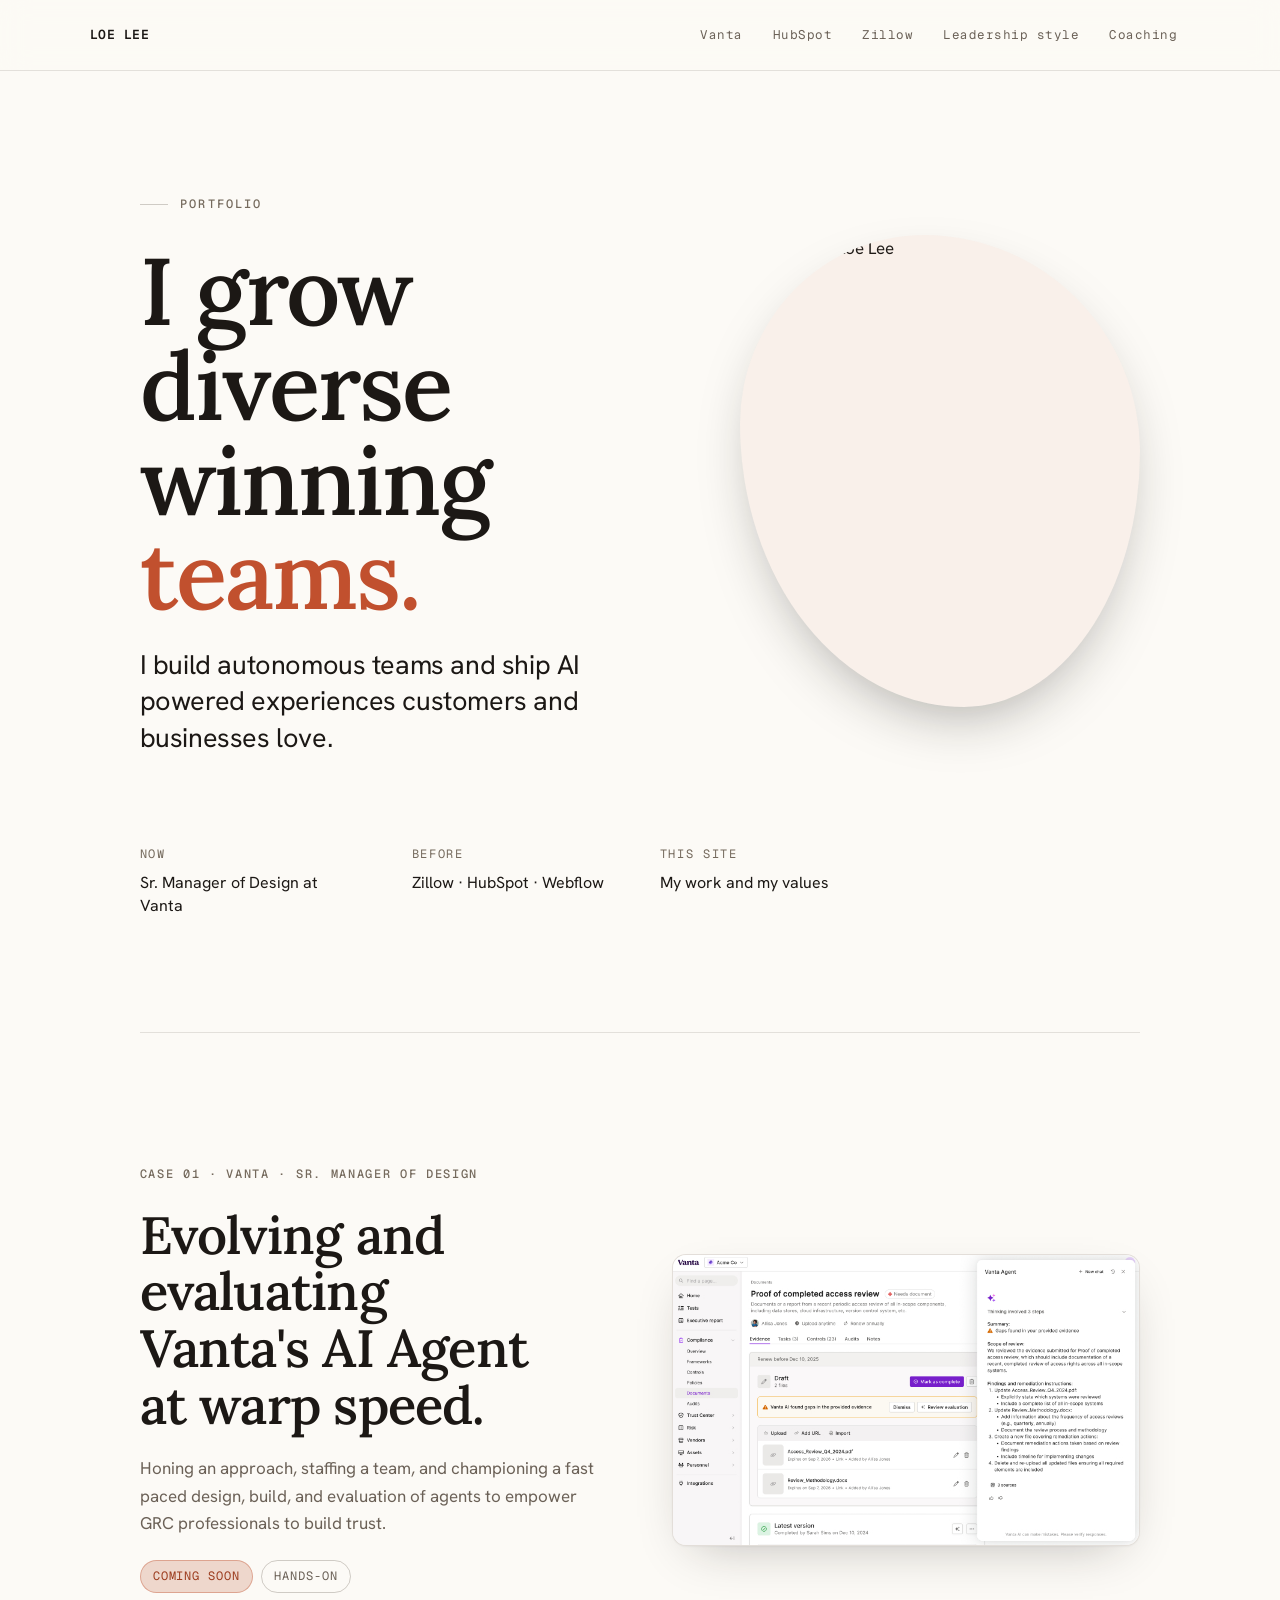
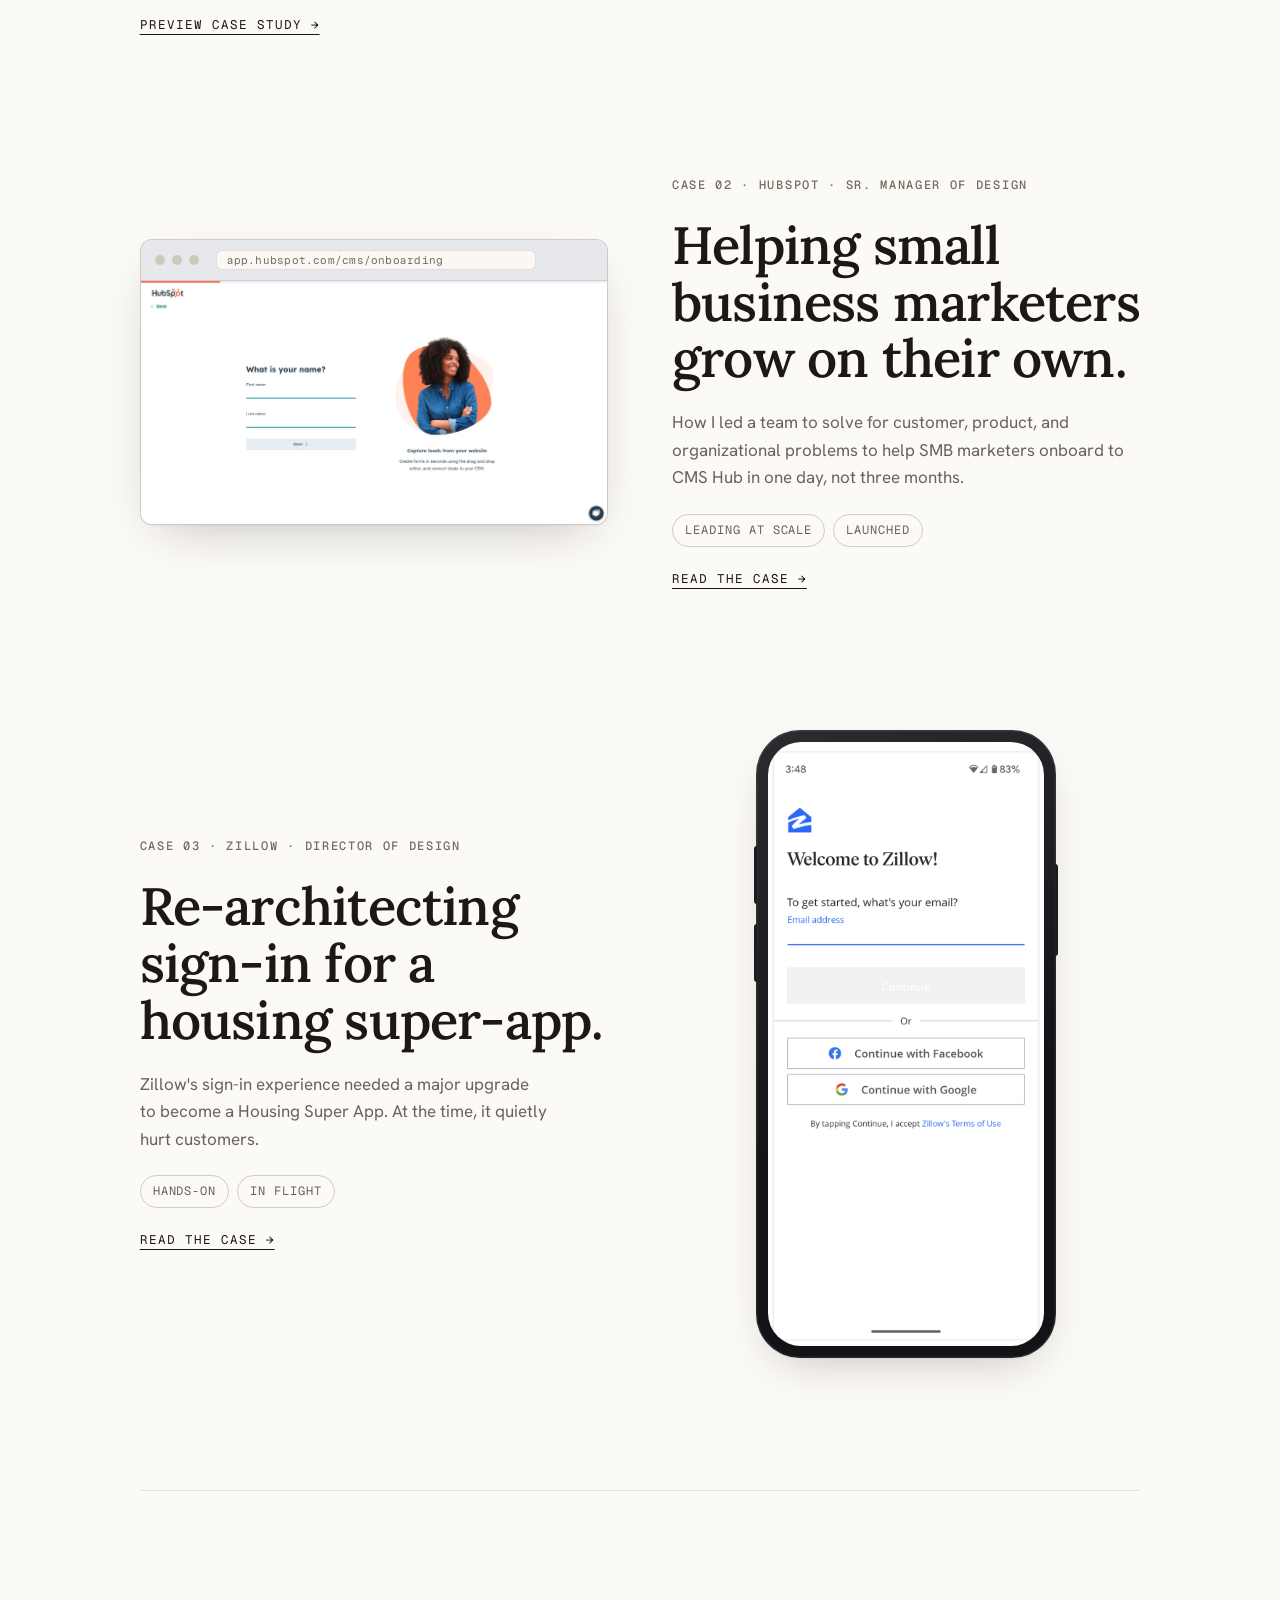
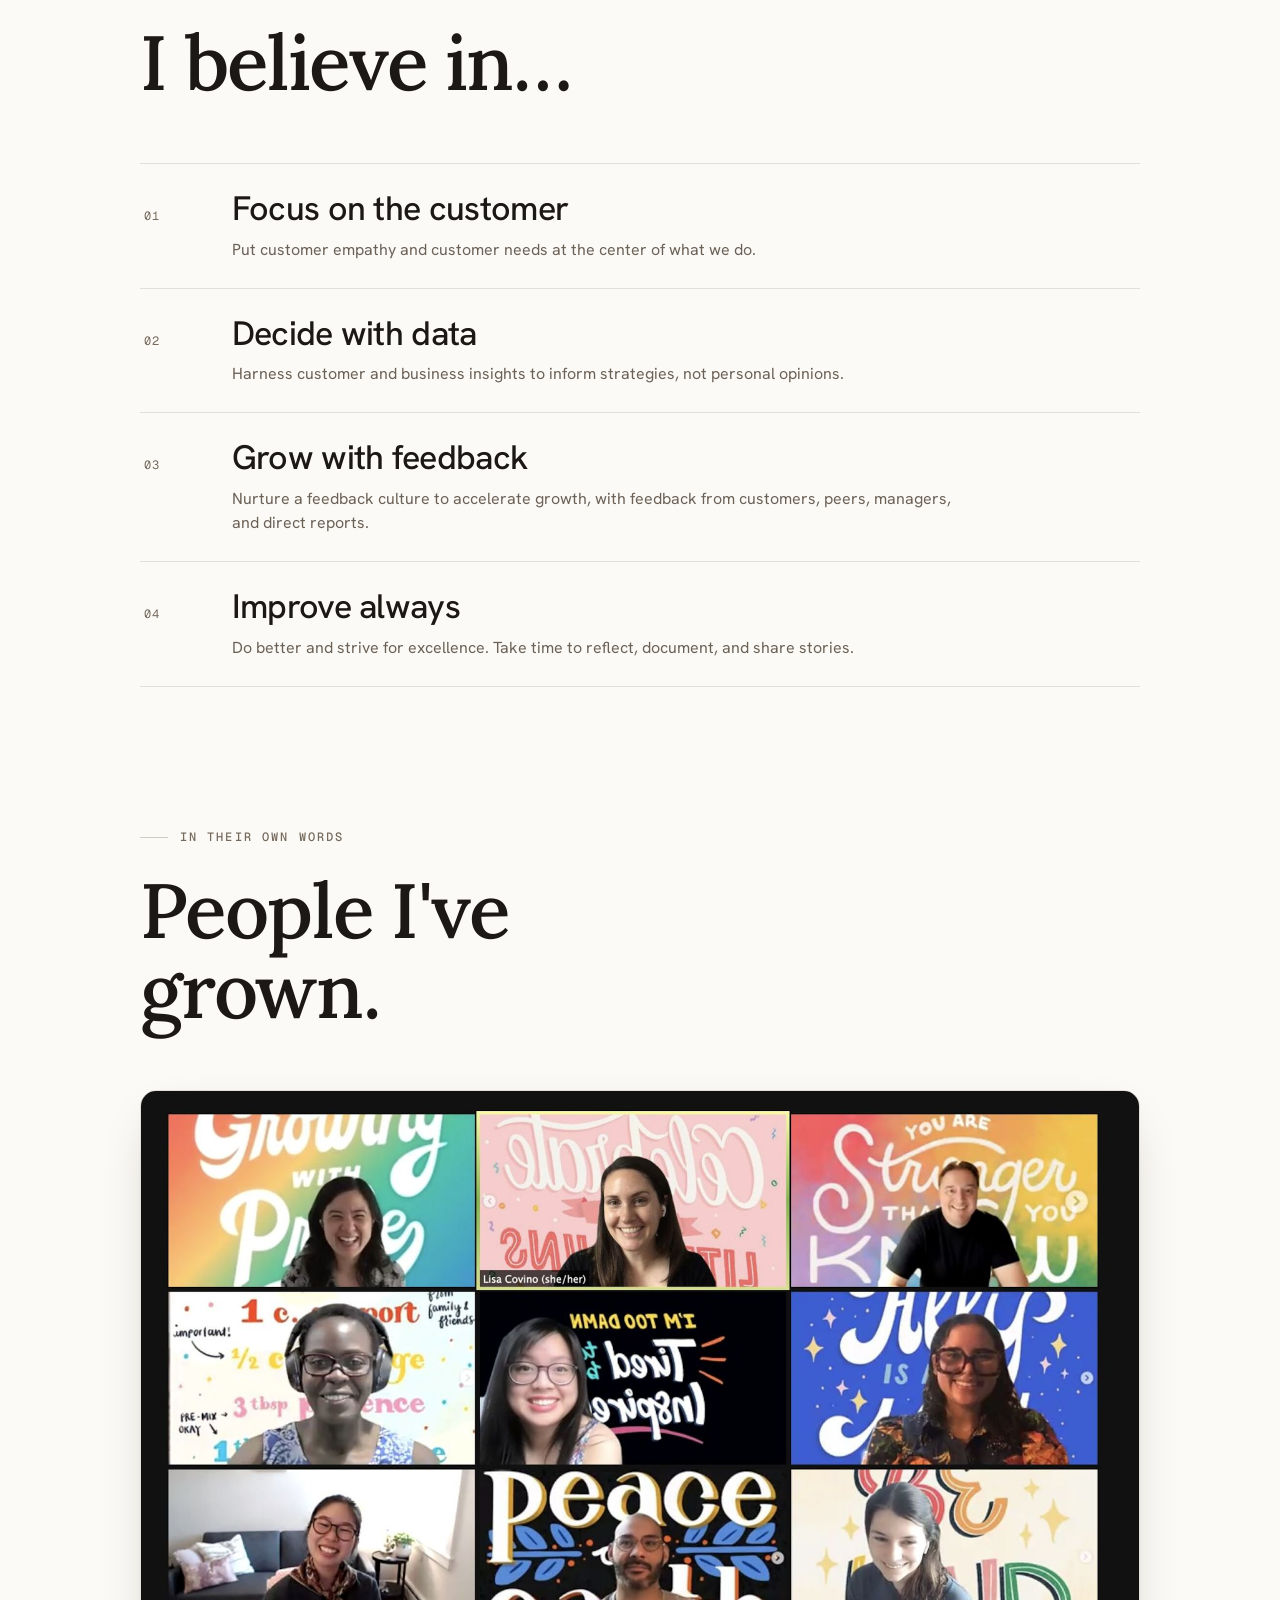
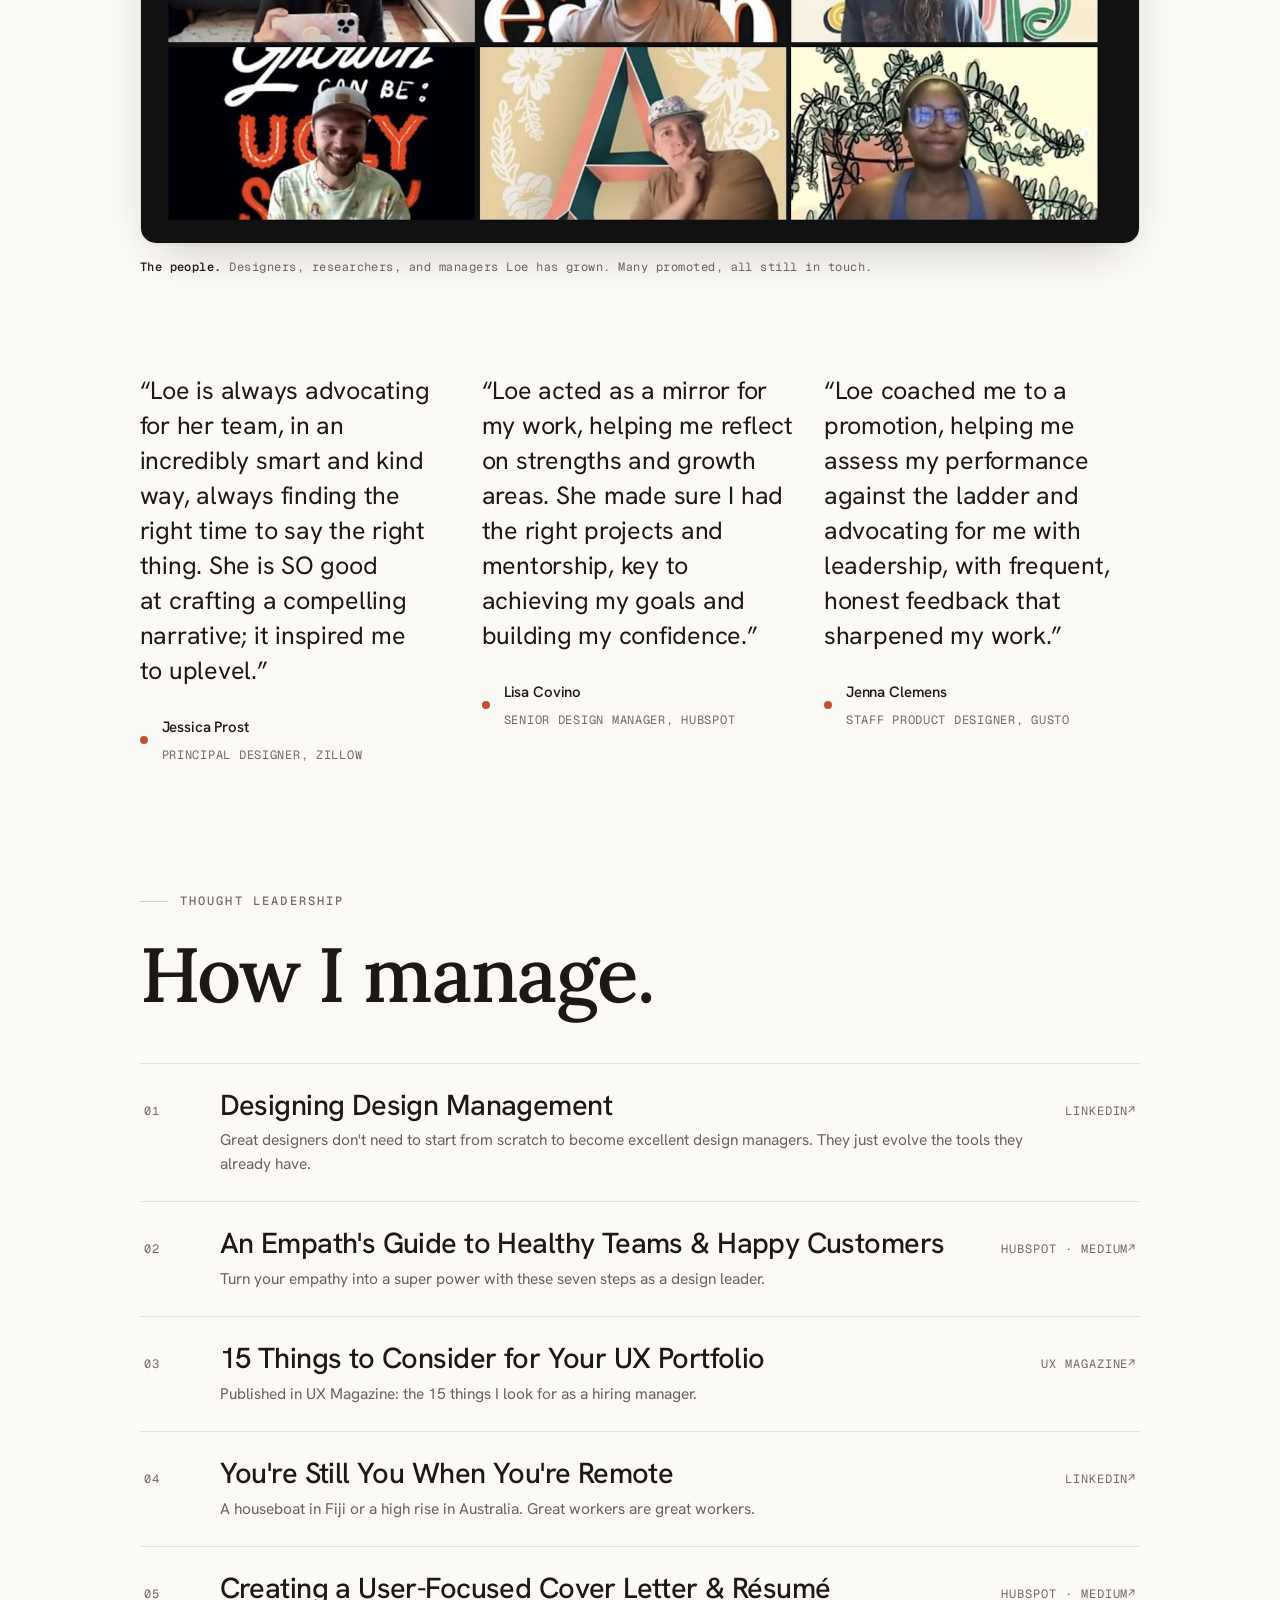
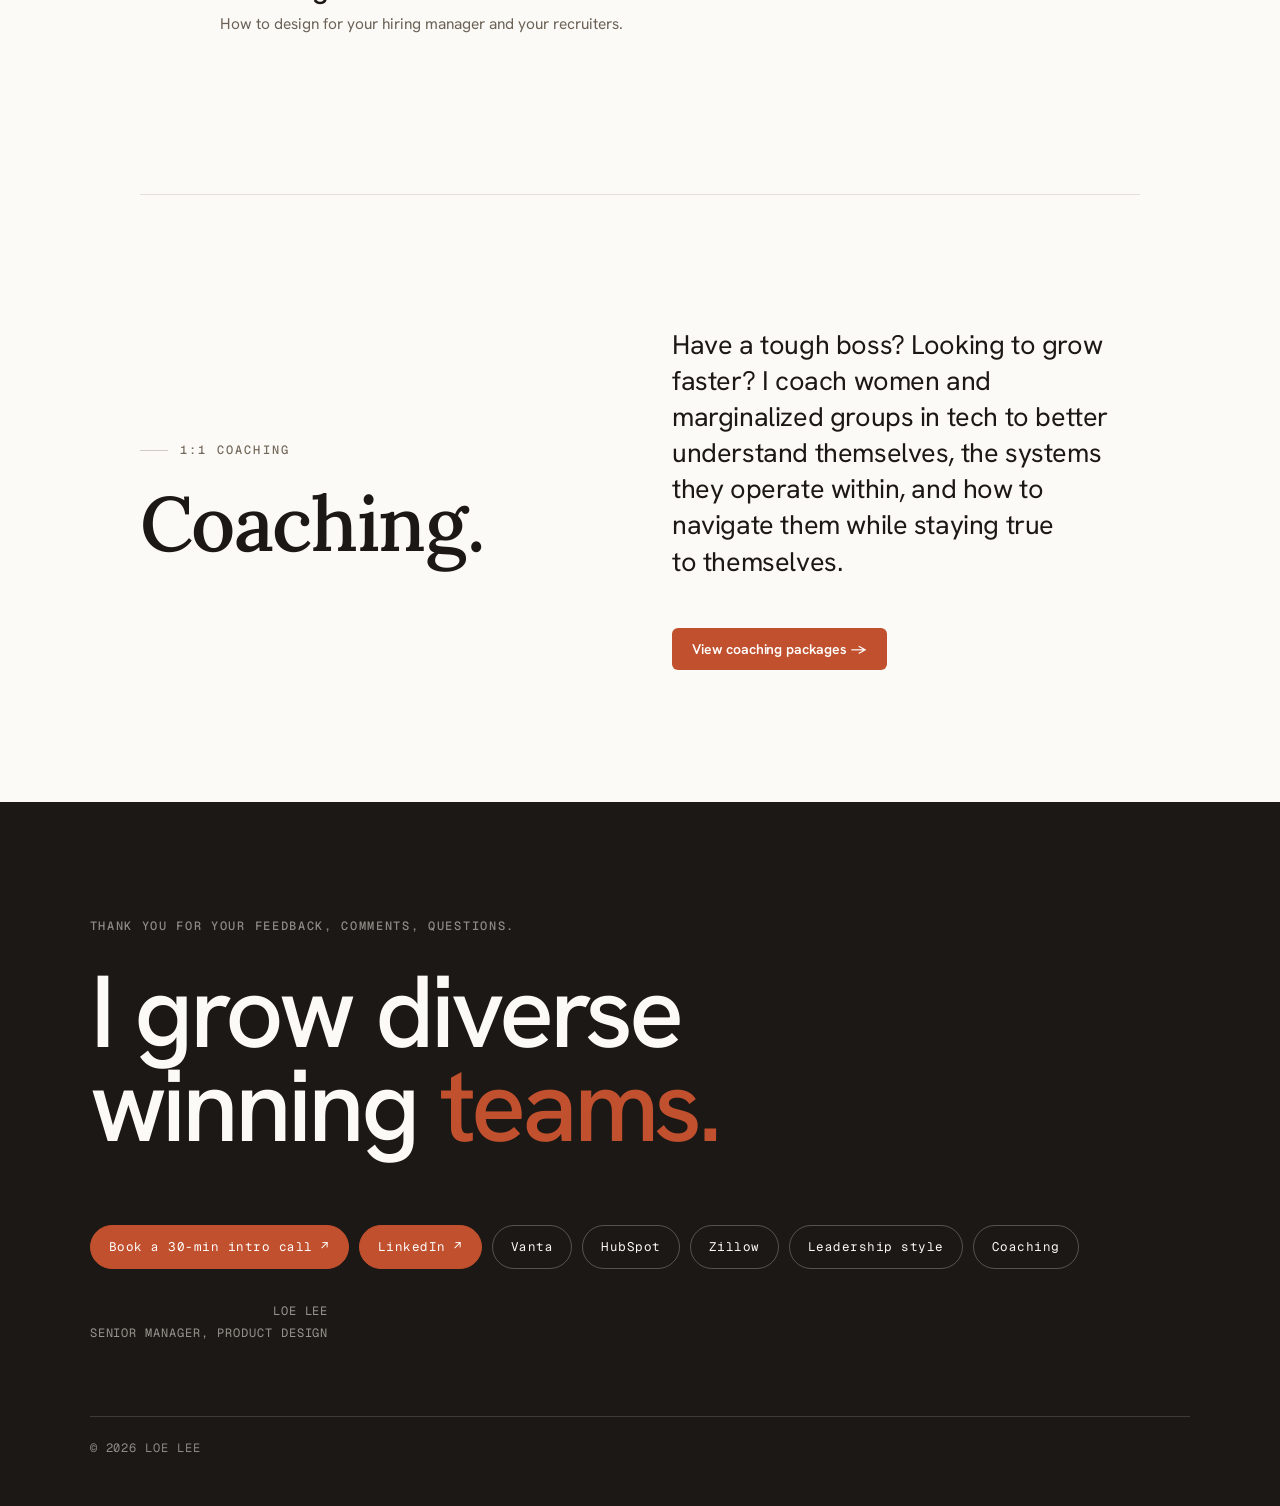
==== commit 54cffeb0: "Sync latest site changes" ====
--- a/index.html
+++ b/index.html
@@ -45,7 +45,7 @@
   </script>
   <link rel="preconnect" href="https://fonts.googleapis.com" />
   <link rel="preconnect" href="https://fonts.gstatic.com" crossorigin />
-  <link href="https://fonts.googleapis.com/css2?family=Hanken+Grotesk:ital,wght@0,300;0,400;0,500;0,600;0,700;1,400&family=Newsreader:ital,opsz,wght@0,6..72,400;0,6..72,500;0,6..72,600;1,6..72,500&family=Geist+Mono:wght@400;500;600&display=swap" rel="stylesheet" />
+  <link href="https://fonts.googleapis.com/css2?family=Hanken+Grotesk:ital,wght@0,300;0,400;0,500;0,600;0,700;1,400&family=Lora:ital,wght@0,400;0,500;0,600;0,700;1,400;1,500&family=Geist+Mono:wght@400;500;600&display=swap" rel="stylesheet" />
   <link rel="stylesheet" href="site.css" />
   <script src="https://unpkg.com/react@18.3.1/umd/react.development.js" integrity="sha384-hD6/rw4ppMLGNu3tX5cjIb+uRZ7UkRJ6BPkLpg4hAu/6onKUg4lLsHAs9EBPT82L" crossorigin="anonymous"></script>
   <script src="https://unpkg.com/react-dom@18.3.1/umd/react-dom.development.js" integrity="sha384-u6aeetuaXnQ38mYT8rp6sbXaQe3NL9t+IBXmnYxwkUI2Hw4bsp2Wvmx4yRQF1uAm" crossorigin="anonymous"></script>
--- a/site.css
+++ b/site.css
@@ -4,25 +4,24 @@
    ============================================================ */
 
 :root {
-  /* Cool porcelain shell — clean, calm, and lets the warm accent carry color */
-  --paper:    #E8EAEC;
-  --surface:  #F1F2F4;
-  --surface-2:#F9FAFB;
-  --ink:      #18191B;
-  --ink-2:    #585B60;
-  --ink-3:    #5F636A;
-  --line:     rgba(20,22,26,0.12);
-  --line-2:   rgba(20,22,26,0.22);
-
-  /* Funky magenta-raspberry accent (tweakable). Chroma kept just inside
-     the sRGB edge so it renders consistently on wide-gamut (P3) Macs. */
-  --accent:   #CB2A6B;
-  /* Deeper accent for SMALL text on light bg — meets WCAG AA (~5.4:1) */
-  --accent-text: #AD1E58;
+  /* Warm ivory shell — clean, inviting, and lets the accent carry warmth */
+  --paper:    #FCFAF6;
+  --surface:  #F6F1EA;
+  --surface-2:#FBF8F3;
+  --ink:      #1C1815;
+  --ink-2:    #6B6157;
+  --ink-3:    #756A5D;
+  --line:     rgba(50,38,26,0.12);
+  --line-2:   rgba(50,38,26,0.22);
+
+  /* Warm terracotta accent — confident, earthy, trustworthy */
+  --accent:   #C1502E;
+  /* Deeper accent for SMALL text on light bg — meets WCAG AA (~5.6:1) */
+  --accent-text: #9C3D1F;
   --accent-ink: #1A1813;
 
   --font-sans: "Hanken Grotesk", -apple-system, BlinkMacSystemFont, system-ui, sans-serif;
-  --font-display: "Newsreader", "Hanken Grotesk", Georgia, serif;
+  --font-display: "Lora", "Newsreader", Georgia, serif;
   --font-mono: "Geist Mono", "JetBrains Mono", ui-monospace, monospace;
 
   /* density (tweakable via [data-density]) */
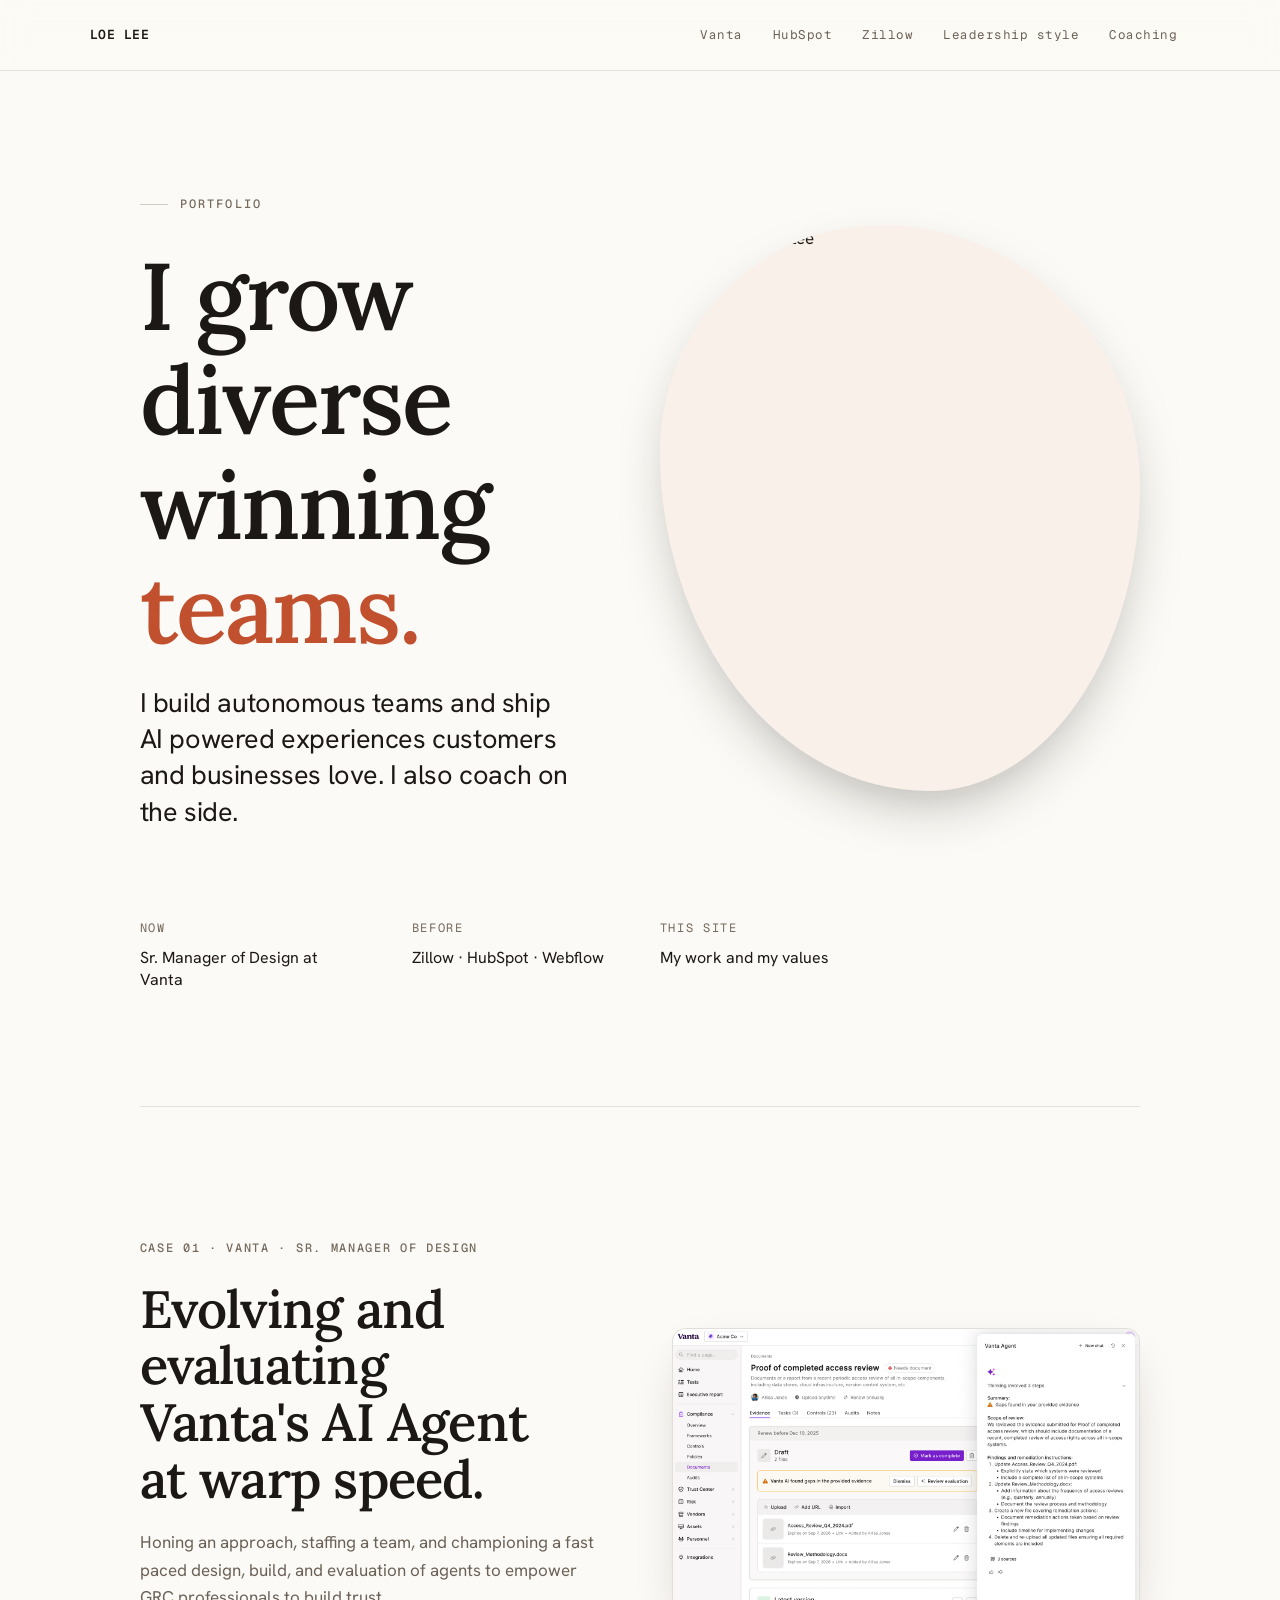
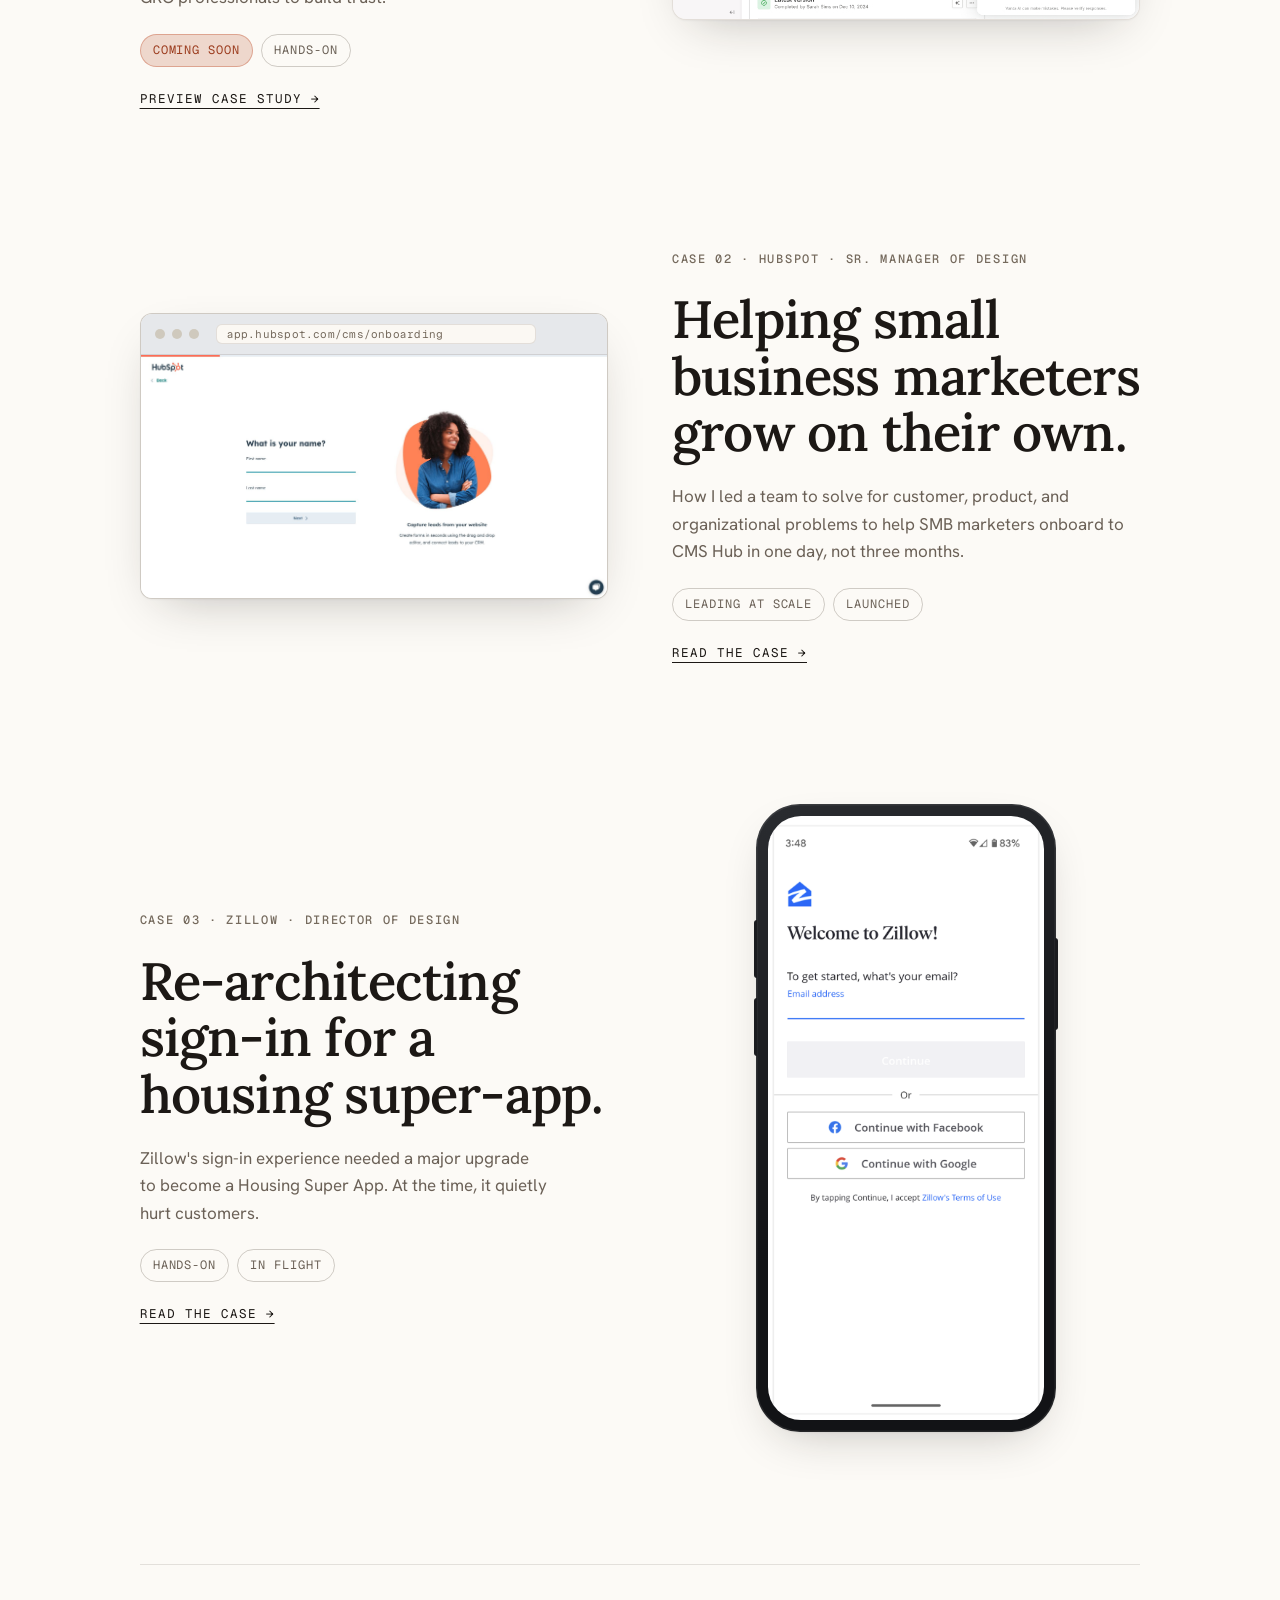
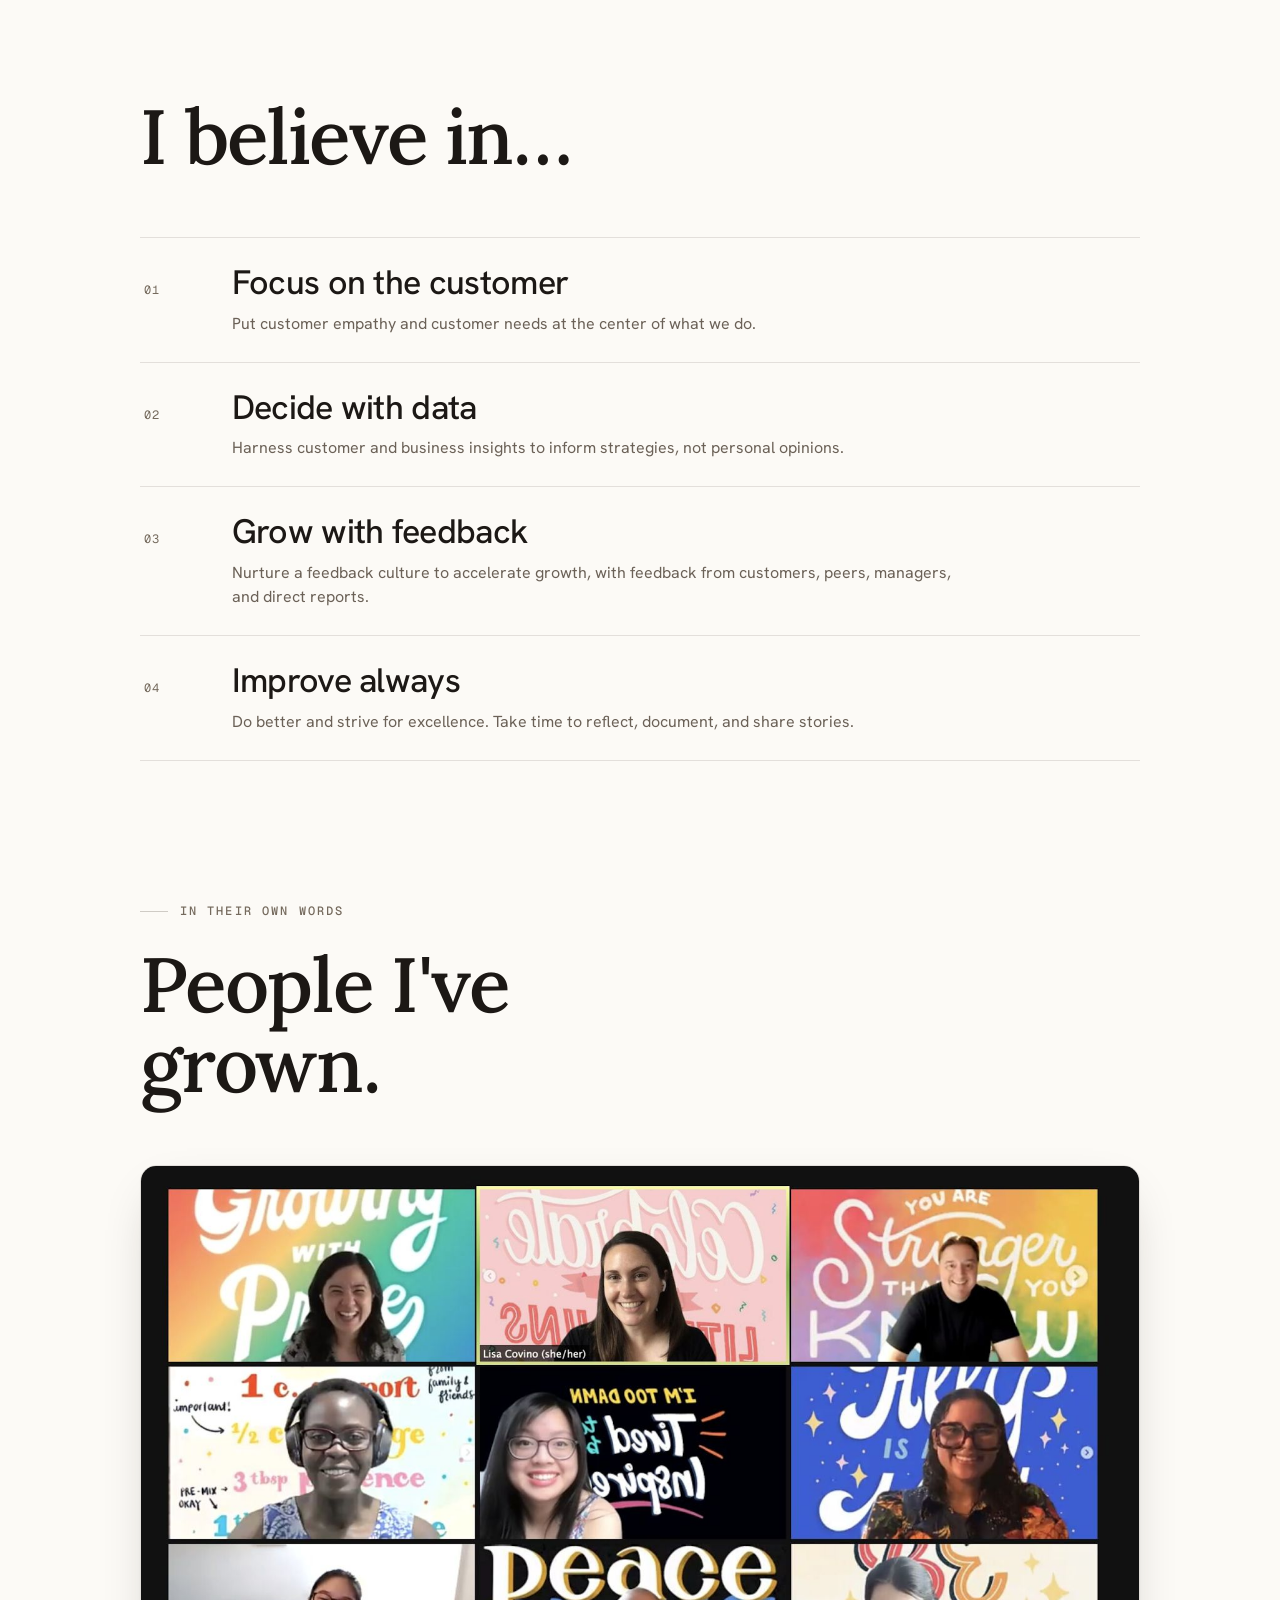
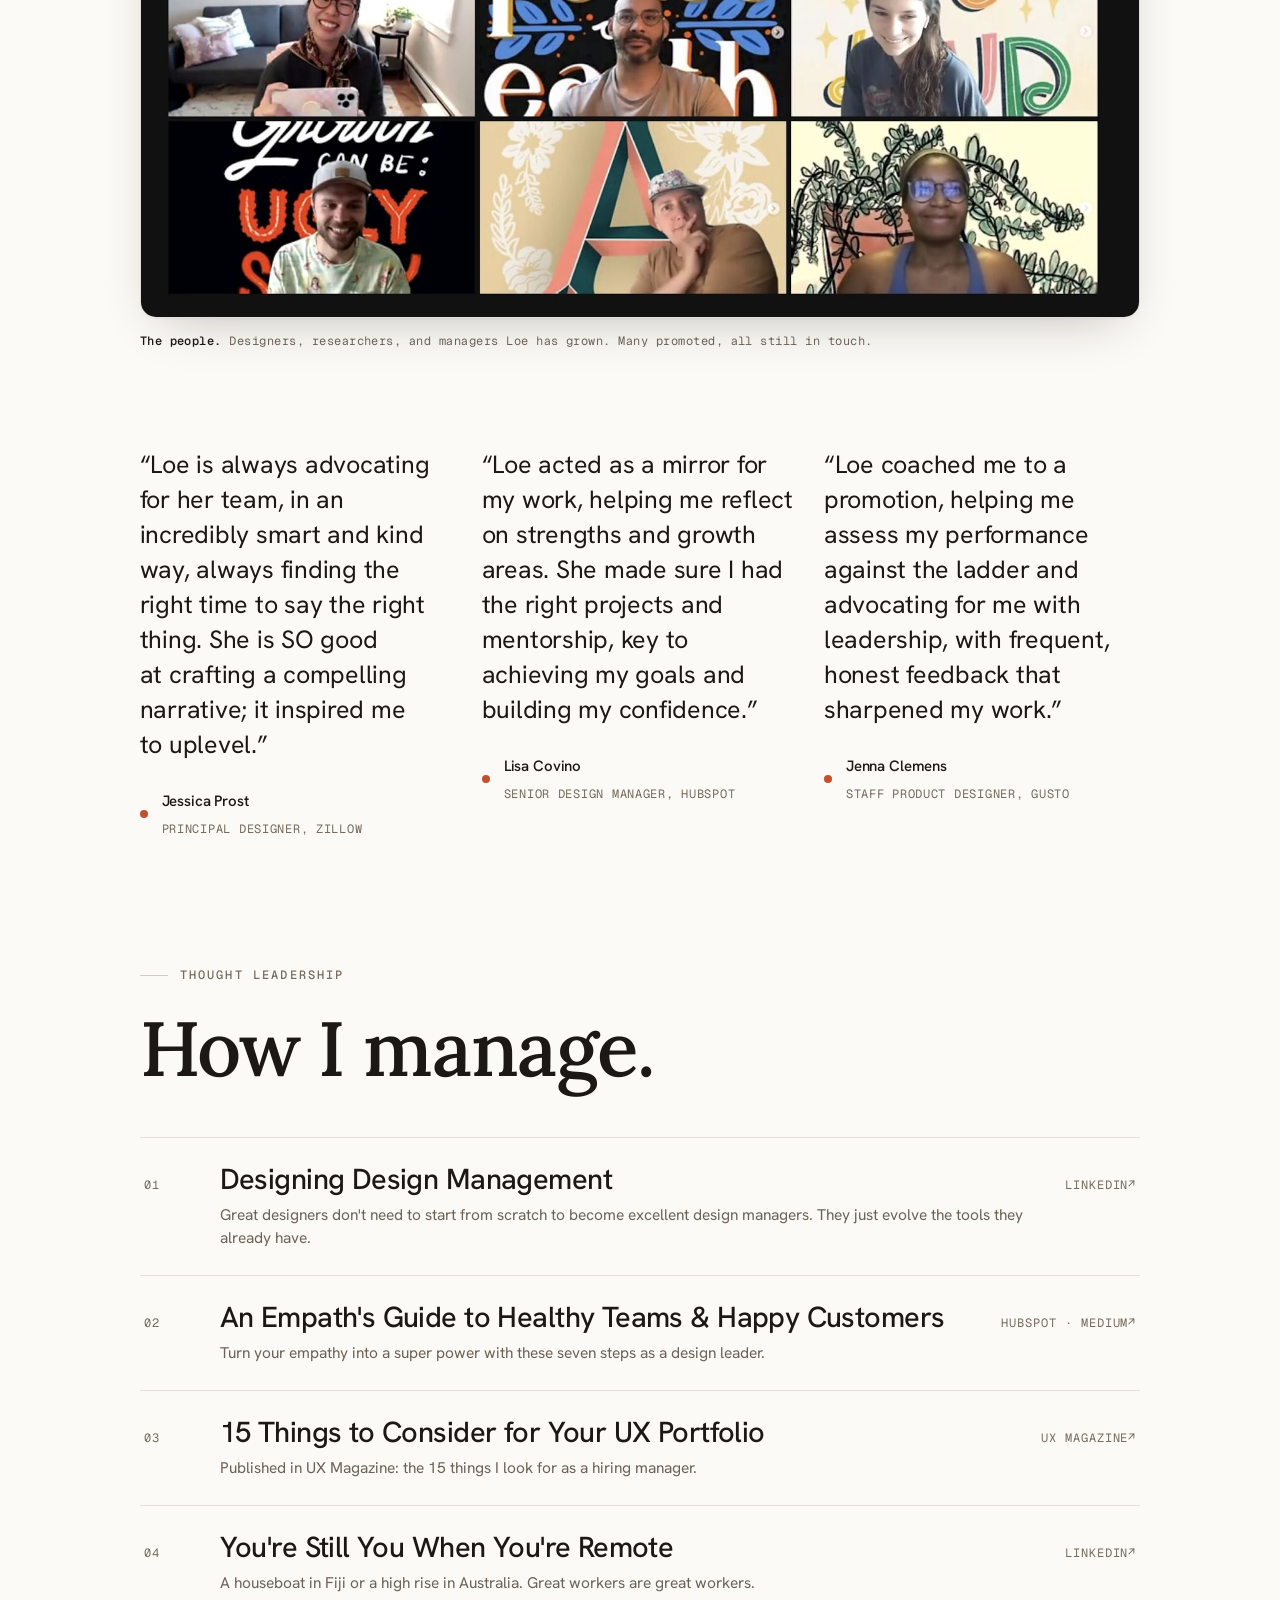
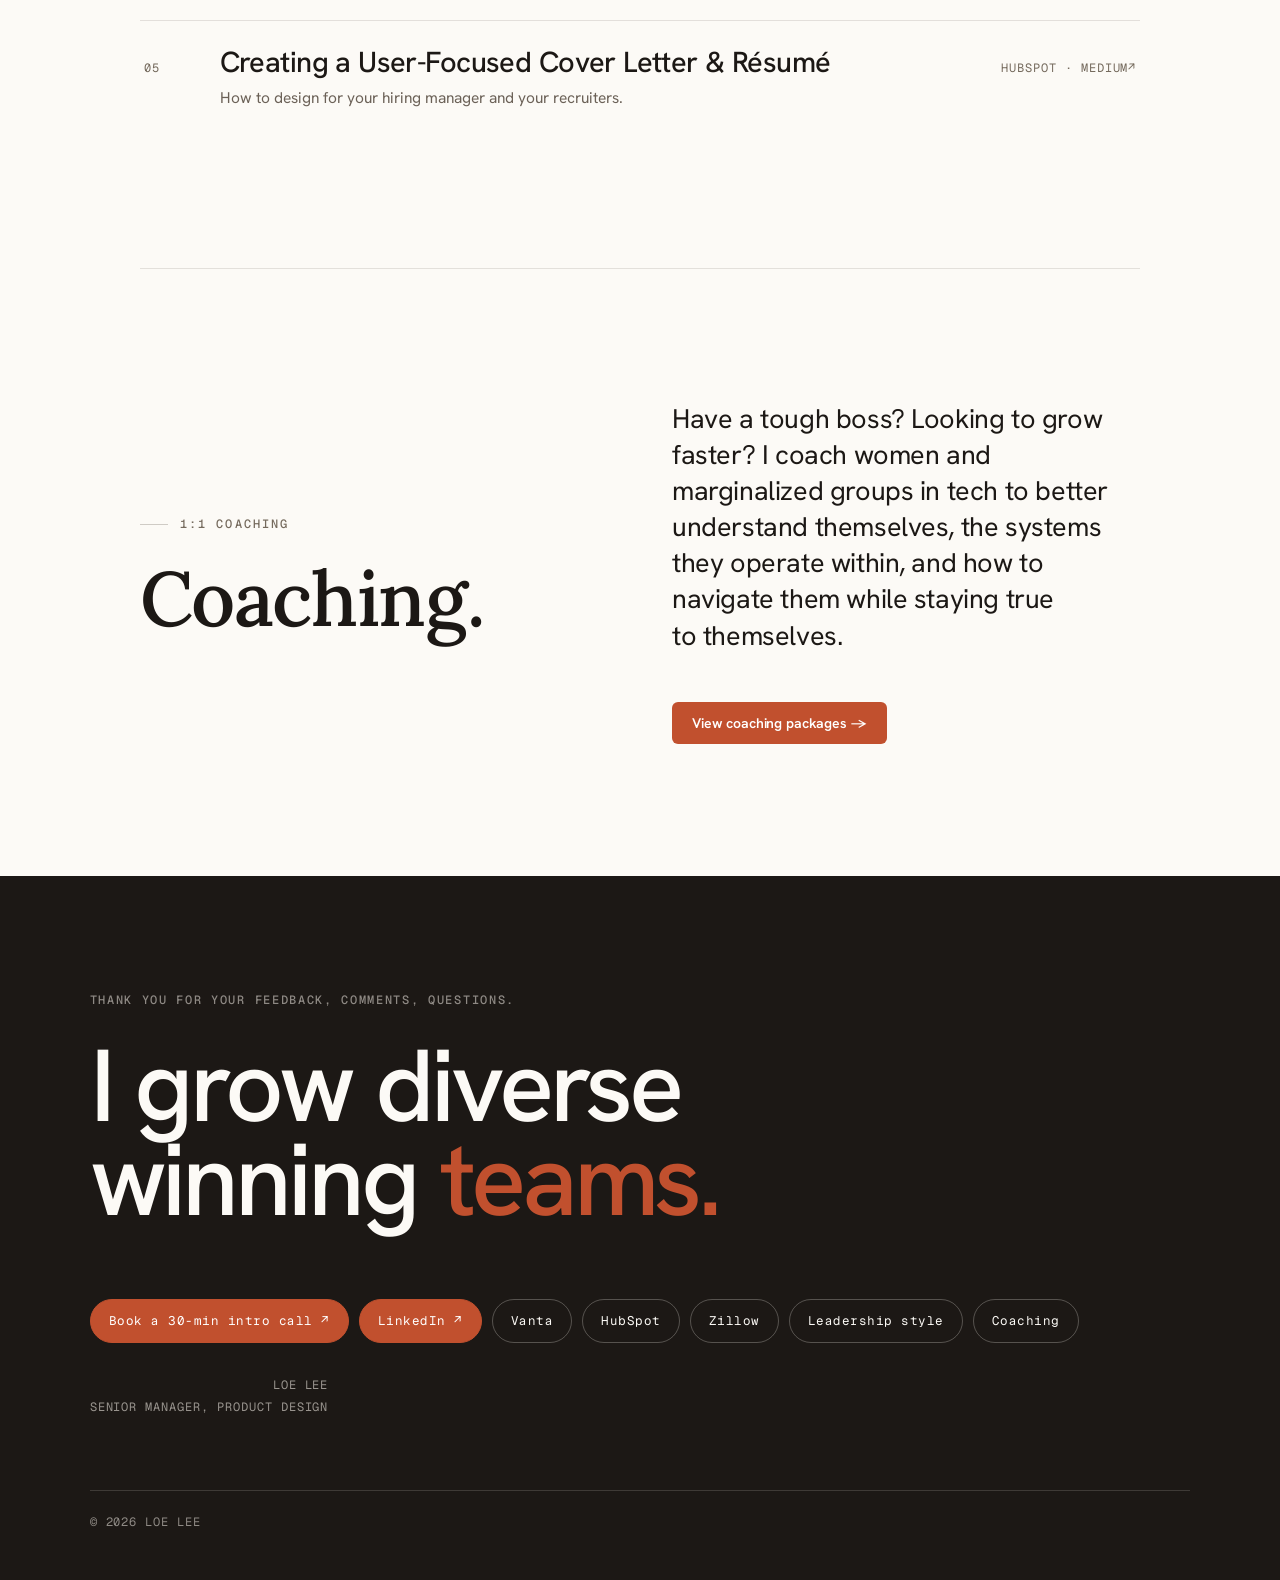
==== commit 83fd9b4b: "Update site 2026-07-01 14:09" ====
--- a/index.html
+++ b/index.html
@@ -52,7 +52,7 @@
   <script src="https://unpkg.com/@babel/standalone@7.29.0/babel.min.js" integrity="sha384-m08KidiNqLdpJqLq95G/LEi8Qvjl/xUYll3QILypMoQ65QorJ9Lvtp2RXYGBFj1y" crossorigin="anonymous"></script>
 </head>
 <body>
-  <div id="root"><nav class="nav"><a class="nav-brand" href="index.html"><b>LOE LEE</b></a><div class="nav-links"><a href="vanta.html" class="nav-flat ">Vanta</a><a href="hubspot.html" class="nav-flat ">HubSpot</a><a href="zillow.html" class="nav-flat ">Zillow</a><a href="index.html#vanta" class="nav-flat">Leadership style</a><a href="coaching.html" class="nav-flat">Coaching</a><details class="nav-group"><summary aria-label="Menu" class=""><span class="nav-burger" aria-hidden="true"><span></span><span></span><span></span></span><span class="nav-burger-label">Menu</span></summary><div class="nav-group-menu"><span class="nav-group-head">Case studies</span><a href="vanta.html" class="">Vanta</a><a href="hubspot.html" class="">HubSpot</a><a href="zillow.html" class="">Zillow</a><span class="nav-group-sep" role="separator"></span><a href="index.html#vanta">Leadership style</a><a href="coaching.html">Coaching</a></div></details></div></nav><main class="page"><header class="section hero" style="padding-top:clamp(48px,9vw,120px)"><div class="wrap"><div class="hero-grid"><div class="hero-copy"><div class="kicker reveal"><span class="bar"></span>Portfolio</div><h1 class="display reveal" style="margin-top:30px">I grow diverse<br/>winning <span class="accent">teams.</span></h1><p class="lede reveal" style="margin-top:clamp(14px,2vw,24px);max-width:24em">I build autonomous teams and ship AI powered experiences customers and businesses love.</p></div><figure class="hero-portrait reveal"><img src="artifacts/loe-portrait-bw-clean.jpg" alt="Portrait of Loe Lee" loading="eager"/></figure></div><div class="hero-meta reveal"><div class="cell"><div class="k">Now</div><div class="v">Sr. Manager of Design at Vanta</div></div><div class="cell"><div class="k">Before</div><div class="v">Zillow · HubSpot · Webflow</div></div><div class="cell"><div class="k">This site</div><div class="v">My work and my values</div></div></div></div></header><div class="wrap"><hr class="rule"/></div><section class="section" id="work"><div class="wrap"><div style="display:flex;flex-direction:column;gap:clamp(72px,11vw,150px)"><a class="case-link reveal" href="vanta.html" data-screen-label="home-case-vanta"><div class="case-row "><div class="case-meta"><div class="label" style="color:var(--ink-3)">Case 01 · Vanta · Sr. Manager of Design</div><h3 class="h-lg">Evolving and evaluating Vanta&#x27;s AI Agent at warp speed.</h3><p class="body">Honing an approach, staffing a team, and championing a fast paced design, build, and evaluation of agents to empower GRC professionals to build trust.</p><div class="case-mode"><span class="chip chip-soon">Coming soon</span><span class="chip">Hands-on</span></div><span class="read">Preview case study →</span></div><div><figure class="figure "><div class="plate"><img src="artifacts/vanta-agent.png" alt="Vanta screen" loading="lazy"/></div></figure></div></div></a><a class="case-link reveal" href="hubspot.html" data-screen-label="home-case-hubspot"><div class="case-row flip"><div class="case-meta"><div class="label" style="color:var(--ink-3)">Case 02 · HubSpot · Sr. Manager of Design</div><h3 class="h-lg">Helping small business marketers grow on their own.</h3><p class="body">How I led a team to solve for customer, product, and organizational problems to help SMB marketers onboard to CMS Hub in one day, not three months.</p><div class="case-mode"><span class="chip">Leading at Scale</span><span class="chip">Launched</span></div><span class="read">Read the case →</span></div><div><figure class="figure "><div class="browser"><div class="bar"><i></i><i></i><i></i><span class="url">app.hubspot.com/cms/onboarding</span></div><img src="artifacts/img-126.jpg" alt="HubSpot screen" loading="lazy"/></div></figure></div></div></a><a class="case-link reveal" href="zillow.html" data-screen-label="home-case-zillow"><div class="case-row "><div class="case-meta"><div class="label" style="color:var(--ink-3)">Case 03 · Zillow · Director of Design</div><h3 class="h-lg">Re-architecting sign-in for a housing super-app.</h3><p class="body">Zillow&#x27;s sign-in experience needed a major upgrade to become a Housing Super App. At the time, it quietly hurt customers.</p><div class="case-mode"><span class="chip">Hands-on</span><span class="chip">In flight</span></div><span class="read">Read the case →</span></div><div style="display:flex;justify-content:center"><figure class="figure "><div class="shot-phone" style="max-width:300px"><img src="artifacts/zillow-signin.png" alt="Zillow screen" loading="lazy"/></div></figure></div></div></a></div></div></section><div class="wrap"><hr class="rule"/></div><section class="section" id="vanta"><div class="wrap"><div class="split" style="align-items:end;margin-bottom:clamp(36px,5vw,60px)"><div class="reveal"><h2 class="h-xl" style="white-space:nowrap">I believe in…</h2></div></div><div class="beliefs reveal"><div class="belief"><div class="n">01</div><div class="t">Focus on the customer</div><p class="belief-desc">Put customer empathy and customer needs at the center of what we do.</p></div><div class="belief"><div class="n">02</div><div class="t">Decide with data</div><p class="belief-desc">Harness customer and business insights to inform strategies, not personal opinions.</p></div><div class="belief"><div class="n">03</div><div class="t">Grow with feedback</div><p class="belief-desc">Nurture a feedback culture to accelerate growth, with feedback from customers, peers, managers, and direct reports.</p></div><div class="belief"><div class="n">04</div><div class="t">Improve always</div><p class="belief-desc">Do better and strive for excellence. Take time to reflect, document, and share stories.</p></div></div></div></section><section class="section" id="words"><div class="wrap"><div class="split" style="align-items:end;margin-bottom:clamp(36px,5vw,60px)"><div class="reveal"><div class="kicker" style="margin-bottom:24px"><span class="bar"></span>In their own words</div><h2 class="h-xl">People I&#x27;ve grown.</h2></div></div><div class="reveal" style="margin-bottom:clamp(40px,6vw,72px)"><figure class="figure "><div class="bleed"><img src="artifacts/img-075.jpg" alt="The teams Loe has led, on a video call" loading="lazy"/></div><div class="fig-cap"><span class="txt"><b>The people. </b>Designers, researchers, and managers Loe has grown. Many promoted, all still in touch.</span></div></figure></div><div class="gal gal-3"><div class="quote reveal"><p class="body-q">“Loe is always advocating for her team, in an incredibly smart and kind way, always finding the right time to say the right thing. She is SO good at crafting a compelling narrative; it inspired me to uplevel.”</p><div class="who"><span class="dot"></span><span><span class="name">Jessica Prost</span><br/><span class="title">Principal Designer, Zillow</span></span></div></div><div class="quote reveal"><p class="body-q">“Loe acted as a mirror for my work, helping me reflect on strengths and growth areas. She made sure I had the right projects and mentorship, key to achieving my goals and building my confidence.”</p><div class="who"><span class="dot"></span><span><span class="name">Lisa Covino</span><br/><span class="title">Senior Design Manager, HubSpot</span></span></div></div><div class="quote reveal"><p class="body-q">“Loe coached me to a promotion, helping me assess my performance against the ladder and advocating for me with leadership, with frequent, honest feedback that sharpened my work.”</p><div class="who"><span class="dot"></span><span><span class="name">Jenna Clemens</span><br/><span class="title">Staff Product Designer, Gusto</span></span></div></div></div><div class="reveal" style="margin-top:clamp(64px,9vw,120px);margin-bottom:clamp(32px,4vw,48px)"><div class="kicker" style="margin-bottom:24px"><span class="bar"></span>Thought leadership</div><h2 class="h-xl">How I manage.</h2></div><div class="writing-list"><a class="writing-item reveal" href="https://www.linkedin.com/pulse/designing-design-management-loe-lee/" target="_blank" rel="noreferrer"><span class="w-no">01</span><span class="w-main"><span class="w-title">Designing Design Management</span><span class="w-desc">Great designers don&#x27;t need to start from scratch to become excellent design managers. They just evolve the tools they already have.</span></span><span class="w-src">LinkedIn<span class="w-arrow"> ↗</span></span></a><a class="writing-item reveal" href="https://medium.com/hubspot-product/an-empaths-guide-to-creating-healthy-teams-and-happy-customers-3fd88207445f" target="_blank" rel="noreferrer"><span class="w-no">02</span><span class="w-main"><span class="w-title">An Empath&#x27;s Guide to Healthy Teams &amp; Happy Customers</span><span class="w-desc">Turn your empathy into a super power with these seven steps as a design leader.</span></span><span class="w-src">HubSpot · Medium<span class="w-arrow"> ↗</span></span></a><a class="writing-item reveal" href="https://medium.com/ux-magazine/15-things-to-consider-for-your-ux-portfolio-7a5827d13470" target="_blank" rel="noreferrer"><span class="w-no">03</span><span class="w-main"><span class="w-title">15 Things to Consider for Your UX Portfolio</span><span class="w-desc">Published in UX Magazine: the 15 things I look for as a hiring manager.</span></span><span class="w-src">UX Magazine<span class="w-arrow"> ↗</span></span></a><a class="writing-item reveal" href="https://www.linkedin.com/pulse/youre-still-you-when-remote-loe-lee/" target="_blank" rel="noreferrer"><span class="w-no">04</span><span class="w-main"><span class="w-title">You&#x27;re Still You When You&#x27;re Remote</span><span class="w-desc">A houseboat in Fiji or a high rise in Australia. Great workers are great workers.</span></span><span class="w-src">LinkedIn<span class="w-arrow"> ↗</span></span></a><a class="writing-item reveal" href="https://medium.com/hubspot-product/designing-a-user-centered-cover-letter-and-resume-355c0d557eb5" target="_blank" rel="noreferrer"><span class="w-no">05</span><span class="w-main"><span class="w-title">Creating a User-Focused Cover Letter &amp; Résumé</span><span class="w-desc">How to design for your hiring manager and your recruiters.</span></span><span class="w-src">HubSpot · Medium<span class="w-arrow"> ↗</span></span></a></div></div></section><div class="wrap"><hr class="rule"/></div><section class="section" id="coaching"><div class="wrap"><div class="split"><div class="reveal"><div class="kicker" style="margin-bottom:24px"><span class="bar"></span>1:1 coaching</div><h2 class="h-xl">Coaching.</h2></div><div class="reveal"><p class="lede" style="max-width:34em;margin-bottom:28px">Have a tough boss? Looking to grow faster? I coach women and marginalized groups in tech to better understand themselves, the systems they operate within, and how to navigate them while staying true to themselves.</p><a class="coach-book-btn" href="coaching.html">View coaching packages →</a></div></div></div></section></main><footer class="footer"><div class="fwrap"><div class="label" style="color:rgba(236,232,224,0.55);margin-bottom:28px">Thank you for your feedback, comments, questions.</div><h2 class="big">I grow diverse<br/>winning <span class="accent">teams.</span></h2><div class="frow"><div class="links"><a class="solid" href="https://calendly.com/loenlee/30-minute-intro-w-loe" target="_blank" rel="noreferrer">Book a 30-min intro call ↗</a><a class="solid" href="https://www.linkedin.com/in/loelee" target="_blank" rel="noreferrer">LinkedIn ↗</a><a href="vanta.html">Vanta</a><a href="hubspot.html">HubSpot</a><a href="zillow.html">Zillow</a><a href="index.html#vanta">Leadership style</a><a href="coaching.html">Coaching</a></div><div class="colota">Loe Lee<br/>Senior Manager, Product Design</div></div><div class="base"><span>© 2026 Loe Lee</span></div></div></footer></div>
+  <div id="root"><nav class="nav"><a class="nav-brand" href="index.html"><b>LOE LEE</b></a><div class="nav-links"><a href="vanta.html" class="nav-flat ">Vanta</a><a href="hubspot.html" class="nav-flat ">HubSpot</a><a href="zillow.html" class="nav-flat ">Zillow</a><a href="index.html#vanta" class="nav-flat">Leadership style</a><a href="coaching.html" class="nav-flat">Coaching</a><details class="nav-group"><summary aria-label="Menu" class=""><span class="nav-burger" aria-hidden="true"><span></span><span></span><span></span></span><span class="nav-burger-label">Menu</span></summary><div class="nav-group-menu"><span class="nav-group-head">Case studies</span><a href="vanta.html" class="">Vanta</a><a href="hubspot.html" class="">HubSpot</a><a href="zillow.html" class="">Zillow</a><span class="nav-group-sep" role="separator"></span><a href="index.html#vanta">Leadership style</a><a href="coaching.html">Coaching</a></div></details></div></nav><main class="page"><header class="section hero" style="padding-top:clamp(48px,9vw,120px)"><div class="wrap"><div class="hero-grid"><div class="hero-copy"><div class="kicker reveal"><span class="bar"></span>Portfolio</div><h1 class="display reveal" style="margin-top:30px">I grow diverse<br/>winning <span class="accent">teams.</span></h1><p class="lede reveal" style="margin-top:clamp(14px,2vw,24px);max-width:24em">I build autonomous teams and ship AI powered experiences customers and businesses love. I also coach on the side.</p></div><figure class="hero-portrait reveal"><img src="artifacts/loe-portrait-bw-clean.jpg" alt="Portrait of Loe Lee" loading="eager"/></figure></div><div class="hero-meta reveal"><div class="cell"><div class="k">Now</div><div class="v">Sr. Manager of Design at Vanta</div></div><div class="cell"><div class="k">Before</div><div class="v">Zillow · HubSpot · Webflow</div></div><div class="cell"><div class="k">This site</div><div class="v">My work and my values</div></div></div></div></header><div class="wrap"><hr class="rule"/></div><section class="section" id="work"><div class="wrap"><div style="display:flex;flex-direction:column;gap:clamp(72px,11vw,150px)"><a class="case-link reveal" href="vanta.html" data-screen-label="home-case-vanta"><div class="case-row "><div class="case-meta"><div class="label" style="color:var(--ink-3)">Case 01 · Vanta · Sr. Manager of Design</div><h3 class="h-lg">Evolving and evaluating Vanta&#x27;s AI Agent at warp speed.</h3><p class="body">Honing an approach, staffing a team, and championing a fast paced design, build, and evaluation of agents to empower GRC professionals to build trust.</p><div class="case-mode"><span class="chip chip-soon">Coming soon</span><span class="chip">Hands-on</span></div><span class="read">Preview case study →</span></div><div><figure class="figure "><div class="plate"><img src="artifacts/vanta-agent.png" alt="Vanta screen" loading="lazy"/></div></figure></div></div></a><a class="case-link reveal" href="hubspot.html" data-screen-label="home-case-hubspot"><div class="case-row flip"><div class="case-meta"><div class="label" style="color:var(--ink-3)">Case 02 · HubSpot · Sr. Manager of Design</div><h3 class="h-lg">Helping small business marketers grow on their own.</h3><p class="body">How I led a team to solve for customer, product, and organizational problems to help SMB marketers onboard to CMS Hub in one day, not three months.</p><div class="case-mode"><span class="chip">Leading at Scale</span><span class="chip">Launched</span></div><span class="read">Read the case →</span></div><div><figure class="figure "><div class="browser"><div class="bar"><i></i><i></i><i></i><span class="url">app.hubspot.com/cms/onboarding</span></div><img src="artifacts/img-126.jpg" alt="HubSpot screen" loading="lazy"/></div></figure></div></div></a><a class="case-link reveal" href="zillow.html" data-screen-label="home-case-zillow"><div class="case-row "><div class="case-meta"><div class="label" style="color:var(--ink-3)">Case 03 · Zillow · Director of Design</div><h3 class="h-lg">Re-architecting sign-in for a housing super-app.</h3><p class="body">Zillow&#x27;s sign-in experience needed a major upgrade to become a Housing Super App. At the time, it quietly hurt customers.</p><div class="case-mode"><span class="chip">Hands-on</span><span class="chip">In flight</span></div><span class="read">Read the case →</span></div><div style="display:flex;justify-content:center"><figure class="figure "><div class="shot-phone" style="max-width:300px"><img src="artifacts/zillow-signin.png" alt="Zillow screen" loading="lazy"/></div></figure></div></div></a></div></div></section><div class="wrap"><hr class="rule"/></div><section class="section" id="vanta"><div class="wrap"><div class="split" style="align-items:end;margin-bottom:clamp(36px,5vw,60px)"><div class="reveal"><h2 class="h-xl" style="white-space:nowrap">I believe in…</h2></div></div><div class="beliefs reveal"><div class="belief"><div class="n">01</div><div class="t">Focus on the customer</div><p class="belief-desc">Put customer empathy and customer needs at the center of what we do.</p></div><div class="belief"><div class="n">02</div><div class="t">Decide with data</div><p class="belief-desc">Harness customer and business insights to inform strategies, not personal opinions.</p></div><div class="belief"><div class="n">03</div><div class="t">Grow with feedback</div><p class="belief-desc">Nurture a feedback culture to accelerate growth, with feedback from customers, peers, managers, and direct reports.</p></div><div class="belief"><div class="n">04</div><div class="t">Improve always</div><p class="belief-desc">Do better and strive for excellence. Take time to reflect, document, and share stories.</p></div></div></div></section><section class="section" id="words"><div class="wrap"><div class="split" style="align-items:end;margin-bottom:clamp(36px,5vw,60px)"><div class="reveal"><div class="kicker" style="margin-bottom:24px"><span class="bar"></span>In their own words</div><h2 class="h-xl">People I&#x27;ve grown.</h2></div></div><div class="reveal" style="margin-bottom:clamp(40px,6vw,72px)"><figure class="figure "><div class="bleed"><img src="artifacts/img-075.jpg" alt="The teams Loe has led, on a video call" loading="lazy"/></div><div class="fig-cap"><span class="txt"><b>The people. </b>Designers, researchers, and managers Loe has grown. Many promoted, all still in touch.</span></div></figure></div><div class="gal gal-3"><div class="quote reveal"><p class="body-q">“Loe is always advocating for her team, in an incredibly smart and kind way, always finding the right time to say the right thing. She is SO good at crafting a compelling narrative; it inspired me to uplevel.”</p><div class="who"><span class="dot"></span><span><span class="name">Jessica Prost</span><br/><span class="title">Principal Designer, Zillow</span></span></div></div><div class="quote reveal"><p class="body-q">“Loe acted as a mirror for my work, helping me reflect on strengths and growth areas. She made sure I had the right projects and mentorship, key to achieving my goals and building my confidence.”</p><div class="who"><span class="dot"></span><span><span class="name">Lisa Covino</span><br/><span class="title">Senior Design Manager, HubSpot</span></span></div></div><div class="quote reveal"><p class="body-q">“Loe coached me to a promotion, helping me assess my performance against the ladder and advocating for me with leadership, with frequent, honest feedback that sharpened my work.”</p><div class="who"><span class="dot"></span><span><span class="name">Jenna Clemens</span><br/><span class="title">Staff Product Designer, Gusto</span></span></div></div></div><div class="reveal" style="margin-top:clamp(64px,9vw,120px);margin-bottom:clamp(32px,4vw,48px)"><div class="kicker" style="margin-bottom:24px"><span class="bar"></span>Thought leadership</div><h2 class="h-xl">How I manage.</h2></div><div class="writing-list"><a class="writing-item reveal" href="https://www.linkedin.com/pulse/designing-design-management-loe-lee/" target="_blank" rel="noreferrer"><span class="w-no">01</span><span class="w-main"><span class="w-title">Designing Design Management</span><span class="w-desc">Great designers don&#x27;t need to start from scratch to become excellent design managers. They just evolve the tools they already have.</span></span><span class="w-src">LinkedIn<span class="w-arrow"> ↗</span></span></a><a class="writing-item reveal" href="https://medium.com/hubspot-product/an-empaths-guide-to-creating-healthy-teams-and-happy-customers-3fd88207445f" target="_blank" rel="noreferrer"><span class="w-no">02</span><span class="w-main"><span class="w-title">An Empath&#x27;s Guide to Healthy Teams &amp; Happy Customers</span><span class="w-desc">Turn your empathy into a super power with these seven steps as a design leader.</span></span><span class="w-src">HubSpot · Medium<span class="w-arrow"> ↗</span></span></a><a class="writing-item reveal" href="https://medium.com/ux-magazine/15-things-to-consider-for-your-ux-portfolio-7a5827d13470" target="_blank" rel="noreferrer"><span class="w-no">03</span><span class="w-main"><span class="w-title">15 Things to Consider for Your UX Portfolio</span><span class="w-desc">Published in UX Magazine: the 15 things I look for as a hiring manager.</span></span><span class="w-src">UX Magazine<span class="w-arrow"> ↗</span></span></a><a class="writing-item reveal" href="https://www.linkedin.com/pulse/youre-still-you-when-remote-loe-lee/" target="_blank" rel="noreferrer"><span class="w-no">04</span><span class="w-main"><span class="w-title">You&#x27;re Still You When You&#x27;re Remote</span><span class="w-desc">A houseboat in Fiji or a high rise in Australia. Great workers are great workers.</span></span><span class="w-src">LinkedIn<span class="w-arrow"> ↗</span></span></a><a class="writing-item reveal" href="https://medium.com/hubspot-product/designing-a-user-centered-cover-letter-and-resume-355c0d557eb5" target="_blank" rel="noreferrer"><span class="w-no">05</span><span class="w-main"><span class="w-title">Creating a User-Focused Cover Letter &amp; Résumé</span><span class="w-desc">How to design for your hiring manager and your recruiters.</span></span><span class="w-src">HubSpot · Medium<span class="w-arrow"> ↗</span></span></a></div></div></section><div class="wrap"><hr class="rule"/></div><section class="section" id="coaching"><div class="wrap"><div class="split"><div class="reveal"><div class="kicker" style="margin-bottom:24px"><span class="bar"></span>1:1 coaching</div><h2 class="h-xl">Coaching.</h2></div><div class="reveal"><p class="lede" style="max-width:34em;margin-bottom:28px">Have a tough boss? Looking to grow faster? I coach women and marginalized groups in tech to better understand themselves, the systems they operate within, and how to navigate them while staying true to themselves.</p><a class="coach-book-btn" href="coaching.html">View coaching packages →</a></div></div></div></section></main><footer class="footer"><div class="fwrap"><div class="label" style="color:rgba(236,232,224,0.55);margin-bottom:28px">Thank you for your feedback, comments, questions.</div><h2 class="big">I grow diverse<br/>winning <span class="accent">teams.</span></h2><div class="frow"><div class="links"><a class="solid" href="https://calendly.com/loenlee/30-minute-intro-w-loe" target="_blank" rel="noreferrer">Book a 30-min intro call ↗</a><a class="solid" href="https://www.linkedin.com/in/loelee" target="_blank" rel="noreferrer">LinkedIn ↗</a><a href="vanta.html">Vanta</a><a href="hubspot.html">HubSpot</a><a href="zillow.html">Zillow</a><a href="index.html#vanta">Leadership style</a><a href="coaching.html">Coaching</a></div><div class="colota">Loe Lee<br/>Senior Manager, Product Design</div></div><div class="base"><span>© 2026 Loe Lee</span></div></div></footer></div>
   <script type="text/babel" src="shared.jsx"></script>
   <script type="text/babel" src="pages/home.jsx"></script>
   <script type="text/babel" data-presets="react">
--- a/site.css
+++ b/site.css
@@ -41,6 +41,7 @@
 @media (max-width: 760px){
   :root { --section-y: 78px; }
   [data-density="compact"] { --section-y: 60px; }
+  .display { font-size: clamp(36px, 11vw, 56px); }
 }
 
 * { box-sizing: border-box; }
@@ -89,7 +90,7 @@
   font-family: var(--font-display);
   font-weight: 560;
   font-size: clamp(44px, 7.4vw, 100px);
-  line-height: 1.0;
+  line-height: 1.1;
   letter-spacing: -0.02em;
   margin: 0;
 }
@@ -228,7 +229,7 @@
 
 /* ===== Hero ===== */
 .hero { padding-top: clamp(60px, 11vw, 150px); padding-bottom: clamp(50px, 9vw, 120px); }
-.hero-grid { display: grid; grid-template-columns: 1fr minmax(280px, 400px); gap: clamp(36px, 5vw, 88px); align-items: center; }
+.hero-grid { display: grid; grid-template-columns: 1fr minmax(320px, 480px); gap: clamp(36px, 5vw, 88px); align-items: center; }
 .hero-portrait { margin: 0; position: relative; }
 .hero-portrait img {
   display: block; width: 100%; aspect-ratio: 1 / 1.18; object-fit: cover; object-position: 50% 0%;
@@ -244,7 +245,7 @@
 }
 @media (max-width: 860px){
   .hero-grid { grid-template-columns: 1fr; gap: clamp(28px,5vw,44px); }
-  .hero-portrait { max-width: 340px; }
+  .hero-portrait { max-width: 380px; }
 }
 .hero-meta { display:flex; flex-wrap: wrap; gap: 28px 56px; margin-top: clamp(40px,7vw,90px); }
 .hero-meta .cell { }
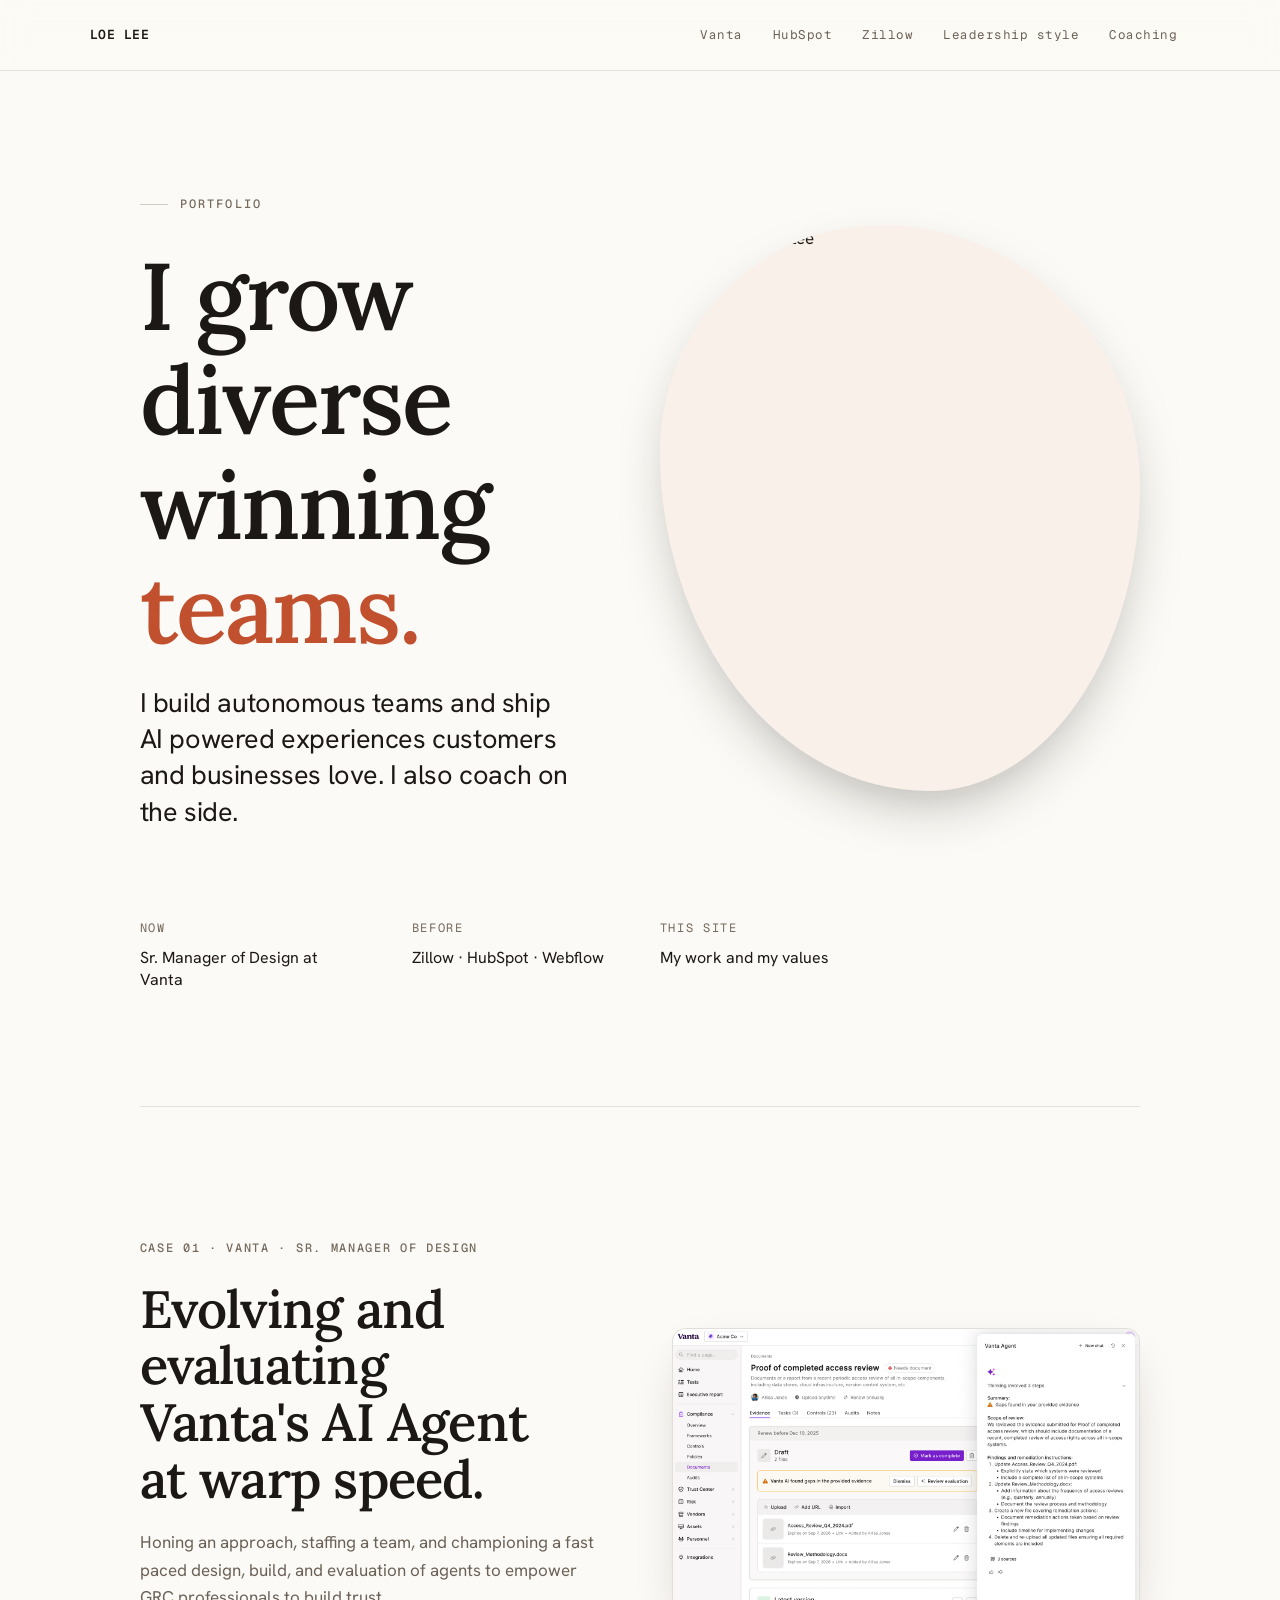
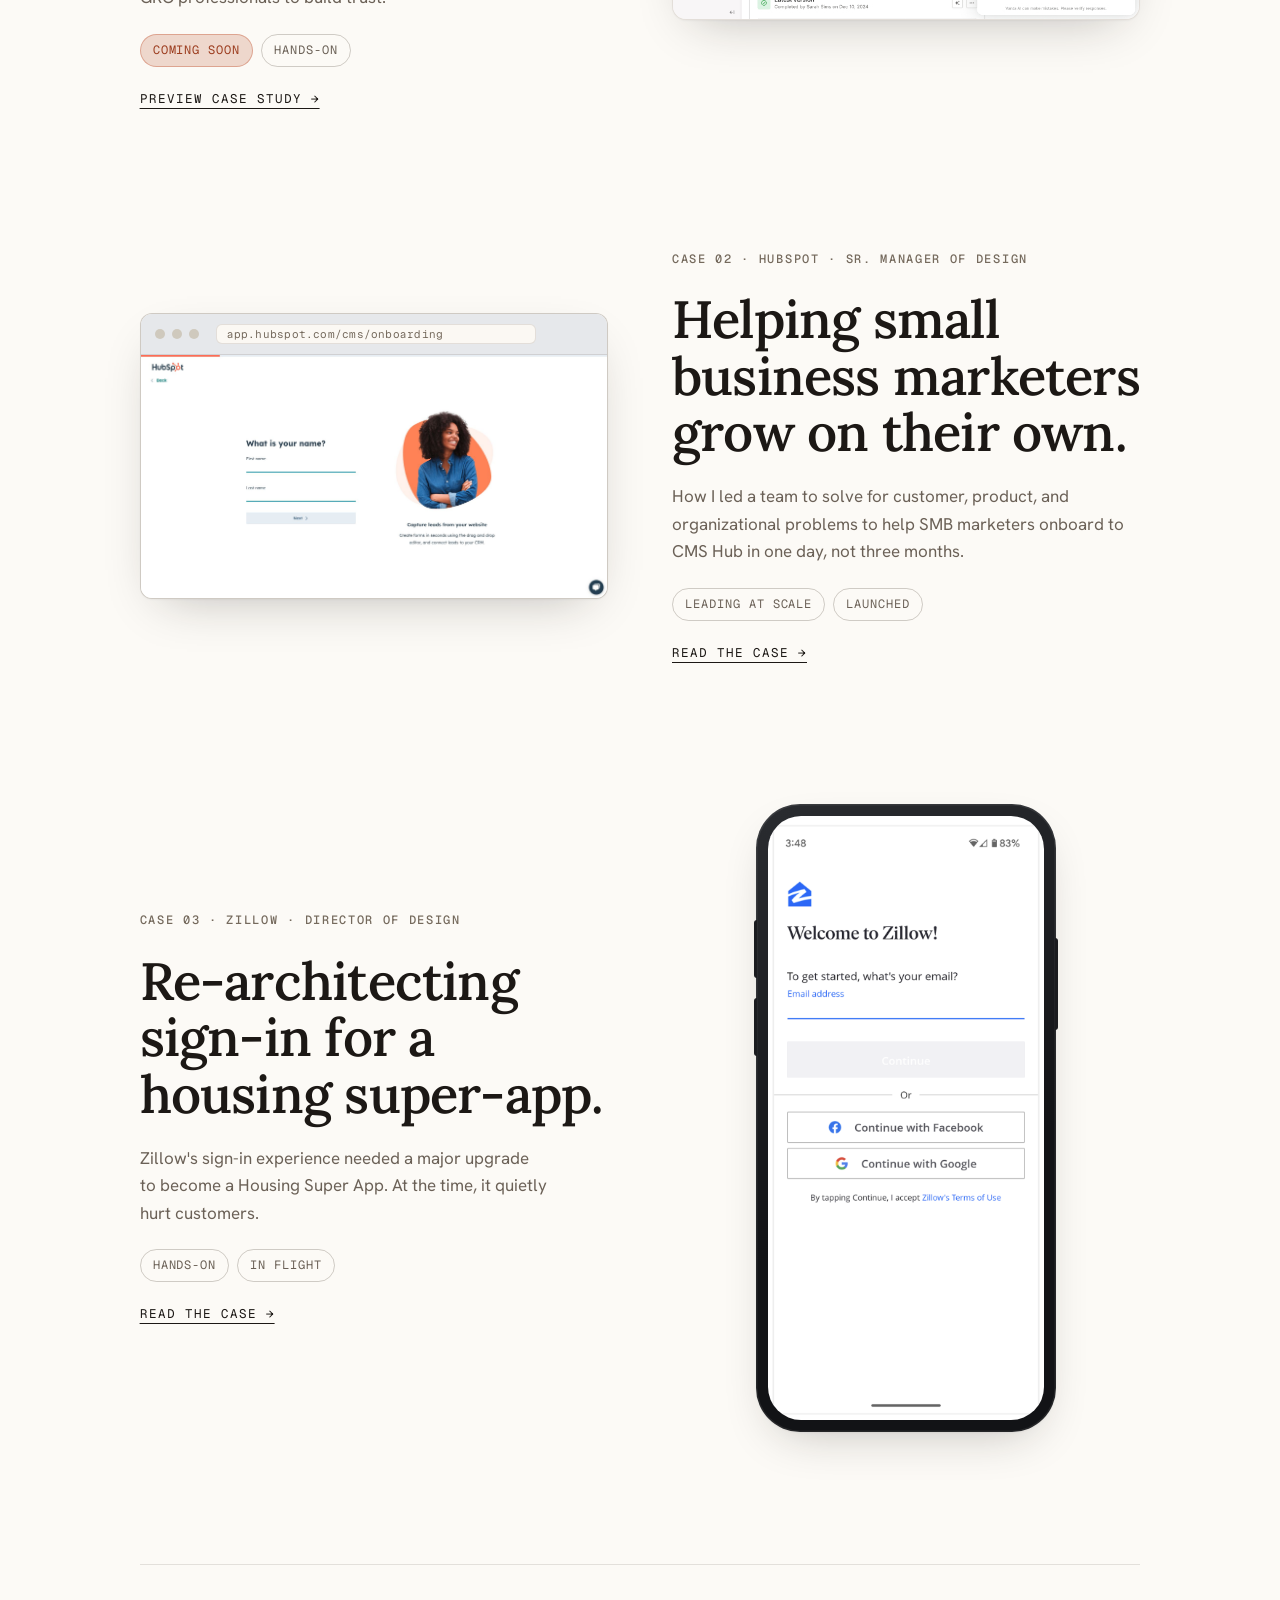
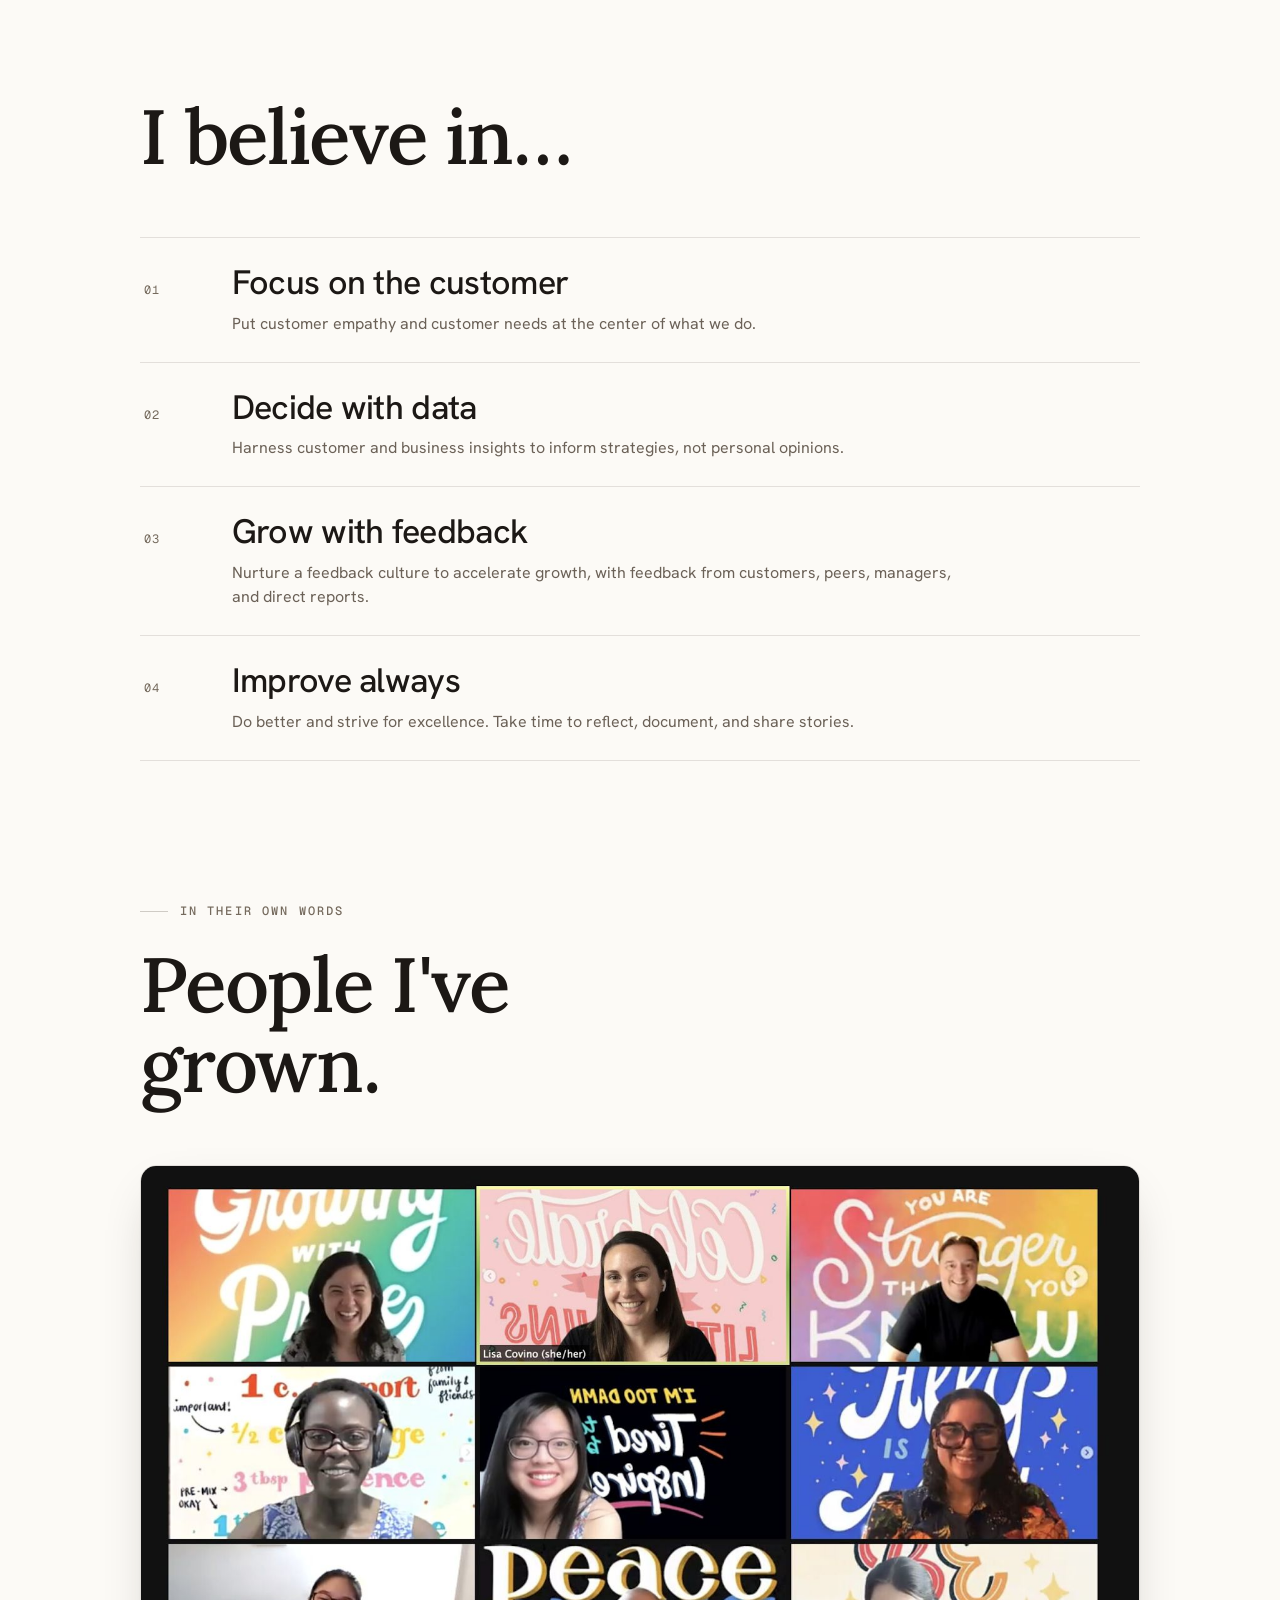
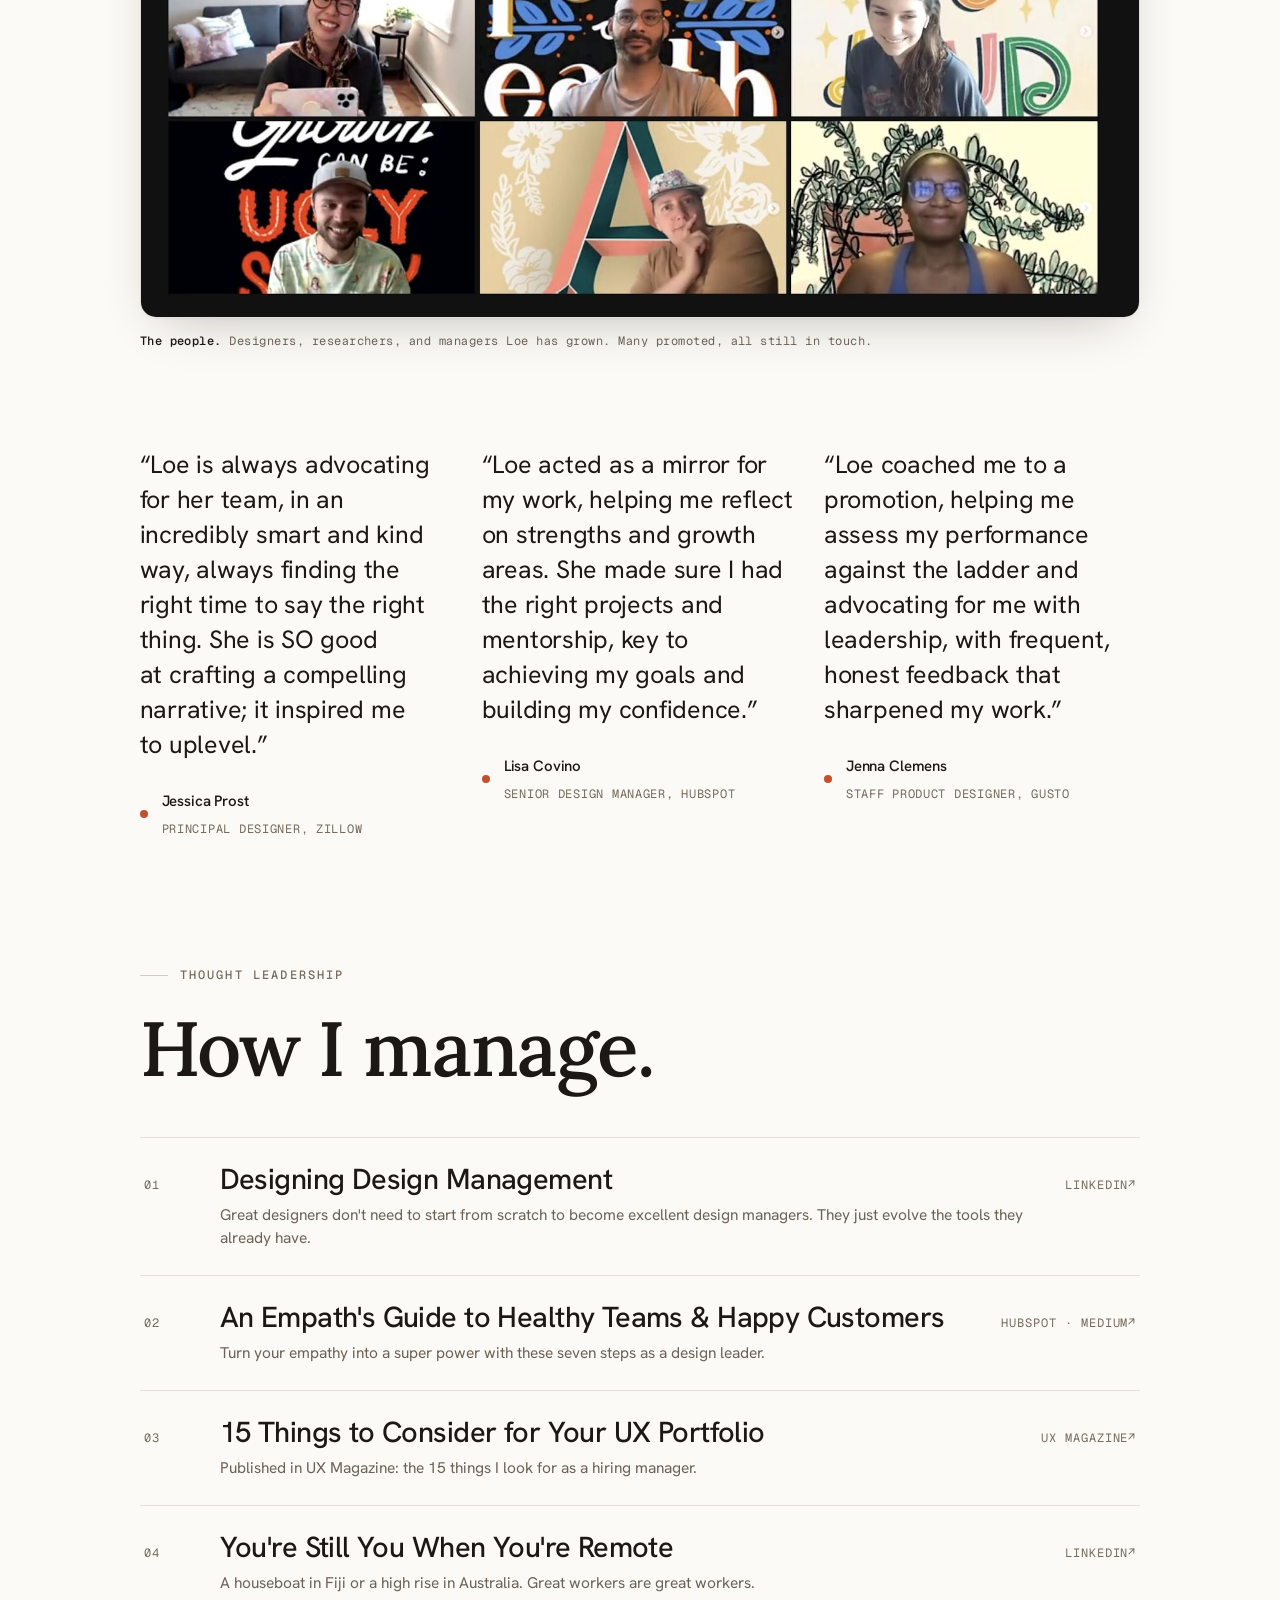
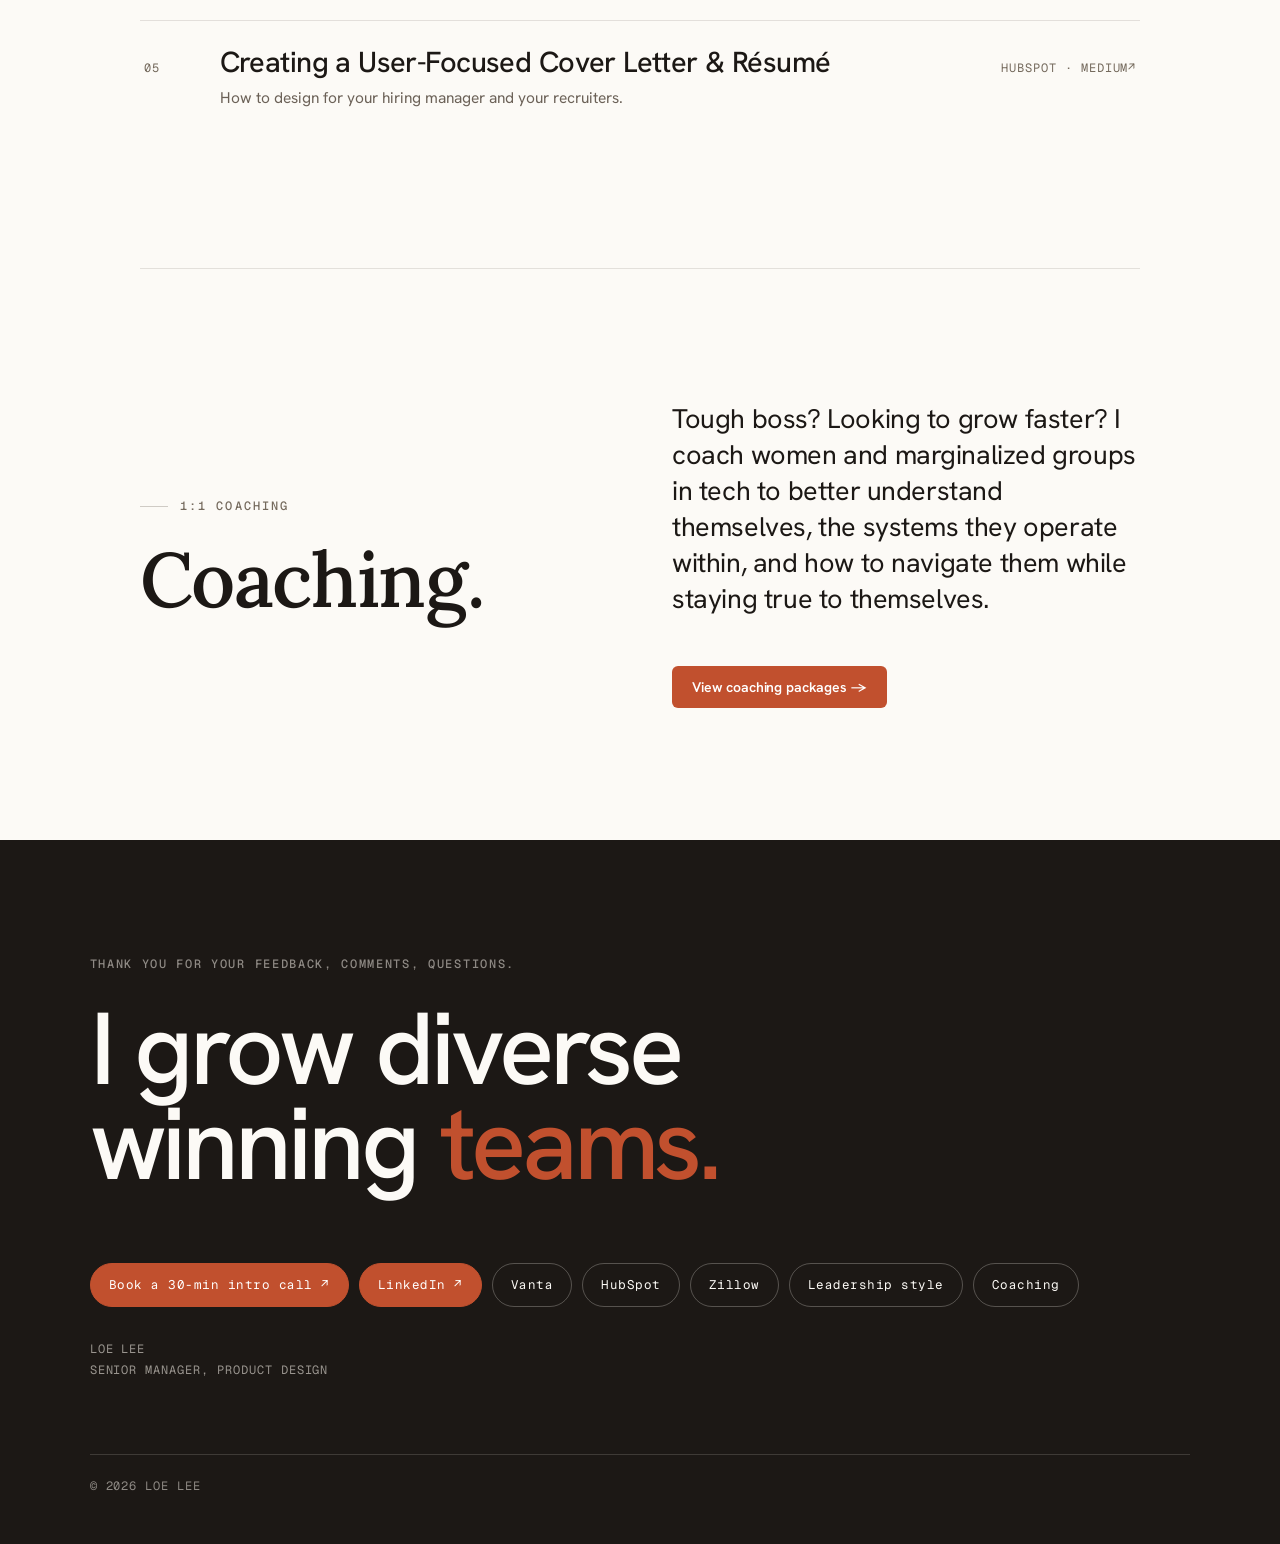
==== commit b4135861: "Update site 2026-07-01 15:31" ====
--- a/index.html
+++ b/index.html
@@ -52,7 +52,7 @@
   <script src="https://unpkg.com/@babel/standalone@7.29.0/babel.min.js" integrity="sha384-m08KidiNqLdpJqLq95G/LEi8Qvjl/xUYll3QILypMoQ65QorJ9Lvtp2RXYGBFj1y" crossorigin="anonymous"></script>
 </head>
 <body>
-  <div id="root"><nav class="nav"><a class="nav-brand" href="index.html"><b>LOE LEE</b></a><div class="nav-links"><a href="vanta.html" class="nav-flat ">Vanta</a><a href="hubspot.html" class="nav-flat ">HubSpot</a><a href="zillow.html" class="nav-flat ">Zillow</a><a href="index.html#vanta" class="nav-flat">Leadership style</a><a href="coaching.html" class="nav-flat">Coaching</a><details class="nav-group"><summary aria-label="Menu" class=""><span class="nav-burger" aria-hidden="true"><span></span><span></span><span></span></span><span class="nav-burger-label">Menu</span></summary><div class="nav-group-menu"><span class="nav-group-head">Case studies</span><a href="vanta.html" class="">Vanta</a><a href="hubspot.html" class="">HubSpot</a><a href="zillow.html" class="">Zillow</a><span class="nav-group-sep" role="separator"></span><a href="index.html#vanta">Leadership style</a><a href="coaching.html">Coaching</a></div></details></div></nav><main class="page"><header class="section hero" style="padding-top:clamp(48px,9vw,120px)"><div class="wrap"><div class="hero-grid"><div class="hero-copy"><div class="kicker reveal"><span class="bar"></span>Portfolio</div><h1 class="display reveal" style="margin-top:30px">I grow diverse<br/>winning <span class="accent">teams.</span></h1><p class="lede reveal" style="margin-top:clamp(14px,2vw,24px);max-width:24em">I build autonomous teams and ship AI powered experiences customers and businesses love. I also coach on the side.</p></div><figure class="hero-portrait reveal"><img src="artifacts/loe-portrait-bw-clean.jpg" alt="Portrait of Loe Lee" loading="eager"/></figure></div><div class="hero-meta reveal"><div class="cell"><div class="k">Now</div><div class="v">Sr. Manager of Design at Vanta</div></div><div class="cell"><div class="k">Before</div><div class="v">Zillow · HubSpot · Webflow</div></div><div class="cell"><div class="k">This site</div><div class="v">My work and my values</div></div></div></div></header><div class="wrap"><hr class="rule"/></div><section class="section" id="work"><div class="wrap"><div style="display:flex;flex-direction:column;gap:clamp(72px,11vw,150px)"><a class="case-link reveal" href="vanta.html" data-screen-label="home-case-vanta"><div class="case-row "><div class="case-meta"><div class="label" style="color:var(--ink-3)">Case 01 · Vanta · Sr. Manager of Design</div><h3 class="h-lg">Evolving and evaluating Vanta&#x27;s AI Agent at warp speed.</h3><p class="body">Honing an approach, staffing a team, and championing a fast paced design, build, and evaluation of agents to empower GRC professionals to build trust.</p><div class="case-mode"><span class="chip chip-soon">Coming soon</span><span class="chip">Hands-on</span></div><span class="read">Preview case study →</span></div><div><figure class="figure "><div class="plate"><img src="artifacts/vanta-agent.png" alt="Vanta screen" loading="lazy"/></div></figure></div></div></a><a class="case-link reveal" href="hubspot.html" data-screen-label="home-case-hubspot"><div class="case-row flip"><div class="case-meta"><div class="label" style="color:var(--ink-3)">Case 02 · HubSpot · Sr. Manager of Design</div><h3 class="h-lg">Helping small business marketers grow on their own.</h3><p class="body">How I led a team to solve for customer, product, and organizational problems to help SMB marketers onboard to CMS Hub in one day, not three months.</p><div class="case-mode"><span class="chip">Leading at Scale</span><span class="chip">Launched</span></div><span class="read">Read the case →</span></div><div><figure class="figure "><div class="browser"><div class="bar"><i></i><i></i><i></i><span class="url">app.hubspot.com/cms/onboarding</span></div><img src="artifacts/img-126.jpg" alt="HubSpot screen" loading="lazy"/></div></figure></div></div></a><a class="case-link reveal" href="zillow.html" data-screen-label="home-case-zillow"><div class="case-row "><div class="case-meta"><div class="label" style="color:var(--ink-3)">Case 03 · Zillow · Director of Design</div><h3 class="h-lg">Re-architecting sign-in for a housing super-app.</h3><p class="body">Zillow&#x27;s sign-in experience needed a major upgrade to become a Housing Super App. At the time, it quietly hurt customers.</p><div class="case-mode"><span class="chip">Hands-on</span><span class="chip">In flight</span></div><span class="read">Read the case →</span></div><div style="display:flex;justify-content:center"><figure class="figure "><div class="shot-phone" style="max-width:300px"><img src="artifacts/zillow-signin.png" alt="Zillow screen" loading="lazy"/></div></figure></div></div></a></div></div></section><div class="wrap"><hr class="rule"/></div><section class="section" id="vanta"><div class="wrap"><div class="split" style="align-items:end;margin-bottom:clamp(36px,5vw,60px)"><div class="reveal"><h2 class="h-xl" style="white-space:nowrap">I believe in…</h2></div></div><div class="beliefs reveal"><div class="belief"><div class="n">01</div><div class="t">Focus on the customer</div><p class="belief-desc">Put customer empathy and customer needs at the center of what we do.</p></div><div class="belief"><div class="n">02</div><div class="t">Decide with data</div><p class="belief-desc">Harness customer and business insights to inform strategies, not personal opinions.</p></div><div class="belief"><div class="n">03</div><div class="t">Grow with feedback</div><p class="belief-desc">Nurture a feedback culture to accelerate growth, with feedback from customers, peers, managers, and direct reports.</p></div><div class="belief"><div class="n">04</div><div class="t">Improve always</div><p class="belief-desc">Do better and strive for excellence. Take time to reflect, document, and share stories.</p></div></div></div></section><section class="section" id="words"><div class="wrap"><div class="split" style="align-items:end;margin-bottom:clamp(36px,5vw,60px)"><div class="reveal"><div class="kicker" style="margin-bottom:24px"><span class="bar"></span>In their own words</div><h2 class="h-xl">People I&#x27;ve grown.</h2></div></div><div class="reveal" style="margin-bottom:clamp(40px,6vw,72px)"><figure class="figure "><div class="bleed"><img src="artifacts/img-075.jpg" alt="The teams Loe has led, on a video call" loading="lazy"/></div><div class="fig-cap"><span class="txt"><b>The people. </b>Designers, researchers, and managers Loe has grown. Many promoted, all still in touch.</span></div></figure></div><div class="gal gal-3"><div class="quote reveal"><p class="body-q">“Loe is always advocating for her team, in an incredibly smart and kind way, always finding the right time to say the right thing. She is SO good at crafting a compelling narrative; it inspired me to uplevel.”</p><div class="who"><span class="dot"></span><span><span class="name">Jessica Prost</span><br/><span class="title">Principal Designer, Zillow</span></span></div></div><div class="quote reveal"><p class="body-q">“Loe acted as a mirror for my work, helping me reflect on strengths and growth areas. She made sure I had the right projects and mentorship, key to achieving my goals and building my confidence.”</p><div class="who"><span class="dot"></span><span><span class="name">Lisa Covino</span><br/><span class="title">Senior Design Manager, HubSpot</span></span></div></div><div class="quote reveal"><p class="body-q">“Loe coached me to a promotion, helping me assess my performance against the ladder and advocating for me with leadership, with frequent, honest feedback that sharpened my work.”</p><div class="who"><span class="dot"></span><span><span class="name">Jenna Clemens</span><br/><span class="title">Staff Product Designer, Gusto</span></span></div></div></div><div class="reveal" style="margin-top:clamp(64px,9vw,120px);margin-bottom:clamp(32px,4vw,48px)"><div class="kicker" style="margin-bottom:24px"><span class="bar"></span>Thought leadership</div><h2 class="h-xl">How I manage.</h2></div><div class="writing-list"><a class="writing-item reveal" href="https://www.linkedin.com/pulse/designing-design-management-loe-lee/" target="_blank" rel="noreferrer"><span class="w-no">01</span><span class="w-main"><span class="w-title">Designing Design Management</span><span class="w-desc">Great designers don&#x27;t need to start from scratch to become excellent design managers. They just evolve the tools they already have.</span></span><span class="w-src">LinkedIn<span class="w-arrow"> ↗</span></span></a><a class="writing-item reveal" href="https://medium.com/hubspot-product/an-empaths-guide-to-creating-healthy-teams-and-happy-customers-3fd88207445f" target="_blank" rel="noreferrer"><span class="w-no">02</span><span class="w-main"><span class="w-title">An Empath&#x27;s Guide to Healthy Teams &amp; Happy Customers</span><span class="w-desc">Turn your empathy into a super power with these seven steps as a design leader.</span></span><span class="w-src">HubSpot · Medium<span class="w-arrow"> ↗</span></span></a><a class="writing-item reveal" href="https://medium.com/ux-magazine/15-things-to-consider-for-your-ux-portfolio-7a5827d13470" target="_blank" rel="noreferrer"><span class="w-no">03</span><span class="w-main"><span class="w-title">15 Things to Consider for Your UX Portfolio</span><span class="w-desc">Published in UX Magazine: the 15 things I look for as a hiring manager.</span></span><span class="w-src">UX Magazine<span class="w-arrow"> ↗</span></span></a><a class="writing-item reveal" href="https://www.linkedin.com/pulse/youre-still-you-when-remote-loe-lee/" target="_blank" rel="noreferrer"><span class="w-no">04</span><span class="w-main"><span class="w-title">You&#x27;re Still You When You&#x27;re Remote</span><span class="w-desc">A houseboat in Fiji or a high rise in Australia. Great workers are great workers.</span></span><span class="w-src">LinkedIn<span class="w-arrow"> ↗</span></span></a><a class="writing-item reveal" href="https://medium.com/hubspot-product/designing-a-user-centered-cover-letter-and-resume-355c0d557eb5" target="_blank" rel="noreferrer"><span class="w-no">05</span><span class="w-main"><span class="w-title">Creating a User-Focused Cover Letter &amp; Résumé</span><span class="w-desc">How to design for your hiring manager and your recruiters.</span></span><span class="w-src">HubSpot · Medium<span class="w-arrow"> ↗</span></span></a></div></div></section><div class="wrap"><hr class="rule"/></div><section class="section" id="coaching"><div class="wrap"><div class="split"><div class="reveal"><div class="kicker" style="margin-bottom:24px"><span class="bar"></span>1:1 coaching</div><h2 class="h-xl">Coaching.</h2></div><div class="reveal"><p class="lede" style="max-width:34em;margin-bottom:28px">Have a tough boss? Looking to grow faster? I coach women and marginalized groups in tech to better understand themselves, the systems they operate within, and how to navigate them while staying true to themselves.</p><a class="coach-book-btn" href="coaching.html">View coaching packages →</a></div></div></div></section></main><footer class="footer"><div class="fwrap"><div class="label" style="color:rgba(236,232,224,0.55);margin-bottom:28px">Thank you for your feedback, comments, questions.</div><h2 class="big">I grow diverse<br/>winning <span class="accent">teams.</span></h2><div class="frow"><div class="links"><a class="solid" href="https://calendly.com/loenlee/30-minute-intro-w-loe" target="_blank" rel="noreferrer">Book a 30-min intro call ↗</a><a class="solid" href="https://www.linkedin.com/in/loelee" target="_blank" rel="noreferrer">LinkedIn ↗</a><a href="vanta.html">Vanta</a><a href="hubspot.html">HubSpot</a><a href="zillow.html">Zillow</a><a href="index.html#vanta">Leadership style</a><a href="coaching.html">Coaching</a></div><div class="colota">Loe Lee<br/>Senior Manager, Product Design</div></div><div class="base"><span>© 2026 Loe Lee</span></div></div></footer></div>
+  <div id="root"><nav class="nav"><a class="nav-brand" href="index.html"><b>LOE LEE</b></a><div class="nav-links"><a href="vanta.html" class="nav-flat ">Vanta</a><a href="hubspot.html" class="nav-flat ">HubSpot</a><a href="zillow.html" class="nav-flat ">Zillow</a><a href="index.html#vanta" class="nav-flat">Leadership style</a><a href="coaching.html" class="nav-flat">Coaching</a><details class="nav-group"><summary aria-label="Menu" class=""><span class="nav-burger" aria-hidden="true"><span></span><span></span><span></span></span><span class="nav-burger-label">Menu</span></summary><div class="nav-group-menu"><span class="nav-group-head">Case studies</span><a href="vanta.html" class="">Vanta</a><a href="hubspot.html" class="">HubSpot</a><a href="zillow.html" class="">Zillow</a><span class="nav-group-sep" role="separator"></span><a href="index.html#vanta">Leadership style</a><a href="coaching.html">Coaching</a></div></details></div></nav><main class="page"><header class="section hero" style="padding-top:clamp(48px,9vw,120px)"><div class="wrap"><div class="hero-grid"><div class="hero-copy"><div class="kicker reveal"><span class="bar"></span>Portfolio</div><h1 class="display reveal" style="margin-top:30px">I grow diverse<br/>winning <span class="accent">teams.</span></h1><p class="lede reveal" style="margin-top:clamp(14px,2vw,24px);max-width:24em">I build autonomous teams and ship AI powered experiences customers and businesses love. I also coach on the side.</p></div><figure class="hero-portrait reveal"><img src="artifacts/loe-portrait-bw-clean.jpg" alt="Portrait of Loe Lee" loading="eager"/></figure></div><div class="hero-meta reveal"><div class="cell"><div class="k">Now</div><div class="v">Sr. Manager of Design at Vanta</div></div><div class="cell"><div class="k">Before</div><div class="v">Zillow · HubSpot · Webflow</div></div><div class="cell"><div class="k">This site</div><div class="v">My work and my values</div></div></div></div></header><div class="wrap"><hr class="rule"/></div><section class="section" id="work"><div class="wrap"><div style="display:flex;flex-direction:column;gap:clamp(72px,11vw,150px)"><a class="case-link reveal" href="vanta.html" data-screen-label="home-case-vanta"><div class="case-row "><div class="case-meta"><div class="label" style="color:var(--ink-3)">Case 01 · Vanta · Sr. Manager of Design</div><h3 class="h-lg">Evolving and evaluating Vanta&#x27;s AI Agent at warp speed.</h3><p class="body">Honing an approach, staffing a team, and championing a fast paced design, build, and evaluation of agents to empower GRC professionals to build trust.</p><div class="case-mode"><span class="chip chip-soon">Coming soon</span><span class="chip">Hands-on</span></div><span class="read">Preview case study →</span></div><div><figure class="figure "><div class="plate"><img src="artifacts/vanta-agent.png" alt="Vanta screen" loading="lazy"/></div></figure></div></div></a><a class="case-link reveal" href="hubspot.html" data-screen-label="home-case-hubspot"><div class="case-row flip"><div class="case-meta"><div class="label" style="color:var(--ink-3)">Case 02 · HubSpot · Sr. Manager of Design</div><h3 class="h-lg">Helping small business marketers grow on their own.</h3><p class="body">How I led a team to solve for customer, product, and organizational problems to help SMB marketers onboard to CMS Hub in one day, not three months.</p><div class="case-mode"><span class="chip">Leading at Scale</span><span class="chip">Launched</span></div><span class="read">Read the case →</span></div><div><figure class="figure "><div class="browser"><div class="bar"><i></i><i></i><i></i><span class="url">app.hubspot.com/cms/onboarding</span></div><img src="artifacts/img-126.jpg" alt="HubSpot screen" loading="lazy"/></div></figure></div></div></a><a class="case-link reveal" href="zillow.html" data-screen-label="home-case-zillow"><div class="case-row "><div class="case-meta"><div class="label" style="color:var(--ink-3)">Case 03 · Zillow · Director of Design</div><h3 class="h-lg">Re-architecting sign-in for a housing super-app.</h3><p class="body">Zillow&#x27;s sign-in experience needed a major upgrade to become a Housing Super App. At the time, it quietly hurt customers.</p><div class="case-mode"><span class="chip">Hands-on</span><span class="chip">In flight</span></div><span class="read">Read the case →</span></div><div style="display:flex;justify-content:center"><figure class="figure "><div class="shot-phone" style="max-width:300px"><img src="artifacts/zillow-signin.png" alt="Zillow screen" loading="lazy"/></div></figure></div></div></a></div></div></section><div class="wrap"><hr class="rule"/></div><section class="section" id="vanta"><div class="wrap"><div class="split" style="align-items:end;margin-bottom:clamp(36px,5vw,60px)"><div class="reveal"><h2 class="h-xl" style="white-space:nowrap">I believe in…</h2></div></div><div class="beliefs reveal"><div class="belief"><div class="n">01</div><div class="t">Focus on the customer</div><p class="belief-desc">Put customer empathy and customer needs at the center of what we do.</p></div><div class="belief"><div class="n">02</div><div class="t">Decide with data</div><p class="belief-desc">Harness customer and business insights to inform strategies, not personal opinions.</p></div><div class="belief"><div class="n">03</div><div class="t">Grow with feedback</div><p class="belief-desc">Nurture a feedback culture to accelerate growth, with feedback from customers, peers, managers, and direct reports.</p></div><div class="belief"><div class="n">04</div><div class="t">Improve always</div><p class="belief-desc">Do better and strive for excellence. Take time to reflect, document, and share stories.</p></div></div></div></section><section class="section" id="words"><div class="wrap"><div class="split" style="align-items:end;margin-bottom:clamp(36px,5vw,60px)"><div class="reveal"><div class="kicker" style="margin-bottom:24px"><span class="bar"></span>In their own words</div><h2 class="h-xl">People I&#x27;ve grown.</h2></div></div><div class="reveal" style="margin-bottom:clamp(40px,6vw,72px)"><figure class="figure "><div class="bleed"><img src="artifacts/img-075.jpg" alt="The teams Loe has led, on a video call" loading="lazy"/></div><div class="fig-cap"><span class="txt"><b>The people. </b>Designers, researchers, and managers Loe has grown. Many promoted, all still in touch.</span></div></figure></div><div class="gal gal-3"><div class="quote reveal"><p class="body-q">“Loe is always advocating for her team, in an incredibly smart and kind way, always finding the right time to say the right thing. She is SO good at crafting a compelling narrative; it inspired me to uplevel.”</p><div class="who"><span class="dot"></span><span><span class="name">Jessica Prost</span><br/><span class="title">Principal Designer, Zillow</span></span></div></div><div class="quote reveal"><p class="body-q">“Loe acted as a mirror for my work, helping me reflect on strengths and growth areas. She made sure I had the right projects and mentorship, key to achieving my goals and building my confidence.”</p><div class="who"><span class="dot"></span><span><span class="name">Lisa Covino</span><br/><span class="title">Senior Design Manager, HubSpot</span></span></div></div><div class="quote reveal"><p class="body-q">“Loe coached me to a promotion, helping me assess my performance against the ladder and advocating for me with leadership, with frequent, honest feedback that sharpened my work.”</p><div class="who"><span class="dot"></span><span><span class="name">Jenna Clemens</span><br/><span class="title">Staff Product Designer, Gusto</span></span></div></div></div><div class="reveal" style="margin-top:clamp(64px,9vw,120px);margin-bottom:clamp(32px,4vw,48px)"><div class="kicker" style="margin-bottom:24px"><span class="bar"></span>Thought leadership</div><h2 class="h-xl">How I manage.</h2></div><div class="writing-list"><a class="writing-item reveal" href="https://www.linkedin.com/pulse/designing-design-management-loe-lee/" target="_blank" rel="noreferrer"><span class="w-no">01</span><span class="w-main"><span class="w-title">Designing Design Management</span><span class="w-desc">Great designers don&#x27;t need to start from scratch to become excellent design managers. They just evolve the tools they already have.</span></span><span class="w-src">LinkedIn<span class="w-arrow"> ↗</span></span></a><a class="writing-item reveal" href="https://medium.com/hubspot-product/an-empaths-guide-to-creating-healthy-teams-and-happy-customers-3fd88207445f" target="_blank" rel="noreferrer"><span class="w-no">02</span><span class="w-main"><span class="w-title">An Empath&#x27;s Guide to Healthy Teams &amp; Happy Customers</span><span class="w-desc">Turn your empathy into a super power with these seven steps as a design leader.</span></span><span class="w-src">HubSpot · Medium<span class="w-arrow"> ↗</span></span></a><a class="writing-item reveal" href="https://medium.com/ux-magazine/15-things-to-consider-for-your-ux-portfolio-7a5827d13470" target="_blank" rel="noreferrer"><span class="w-no">03</span><span class="w-main"><span class="w-title">15 Things to Consider for Your UX Portfolio</span><span class="w-desc">Published in UX Magazine: the 15 things I look for as a hiring manager.</span></span><span class="w-src">UX Magazine<span class="w-arrow"> ↗</span></span></a><a class="writing-item reveal" href="https://www.linkedin.com/pulse/youre-still-you-when-remote-loe-lee/" target="_blank" rel="noreferrer"><span class="w-no">04</span><span class="w-main"><span class="w-title">You&#x27;re Still You When You&#x27;re Remote</span><span class="w-desc">A houseboat in Fiji or a high rise in Australia. Great workers are great workers.</span></span><span class="w-src">LinkedIn<span class="w-arrow"> ↗</span></span></a><a class="writing-item reveal" href="https://medium.com/hubspot-product/designing-a-user-centered-cover-letter-and-resume-355c0d557eb5" target="_blank" rel="noreferrer"><span class="w-no">05</span><span class="w-main"><span class="w-title">Creating a User-Focused Cover Letter &amp; Résumé</span><span class="w-desc">How to design for your hiring manager and your recruiters.</span></span><span class="w-src">HubSpot · Medium<span class="w-arrow"> ↗</span></span></a></div></div></section><div class="wrap"><hr class="rule"/></div><section class="section" id="coaching"><div class="wrap"><div class="split"><div class="reveal"><div class="kicker" style="margin-bottom:24px"><span class="bar"></span>1:1 coaching</div><h2 class="h-xl">Coaching.</h2></div><div class="reveal"><p class="lede" style="max-width:34em;margin-bottom:28px">Tough boss? Looking to grow faster? I coach women and marginalized groups in tech to better understand themselves, the systems they operate within, and how to navigate them while staying true to themselves.</p><a class="coach-book-btn" href="coaching.html">View coaching packages →</a></div></div></div></section></main><footer class="footer"><div class="fwrap"><div class="label" style="color:rgba(236,232,224,0.55);margin-bottom:28px">Thank you for your feedback, comments, questions.</div><h2 class="big">I grow diverse<br/>winning <span class="accent">teams.</span></h2><div class="frow"><div class="links"><a class="solid" href="https://calendly.com/loenlee/30-minute-intro-w-loe" target="_blank" rel="noreferrer">Book a 30-min intro call ↗</a><a class="solid" href="https://www.linkedin.com/in/loelee" target="_blank" rel="noreferrer">LinkedIn ↗</a><a href="vanta.html">Vanta</a><a href="hubspot.html">HubSpot</a><a href="zillow.html">Zillow</a><a href="index.html#vanta">Leadership style</a><a href="coaching.html">Coaching</a></div><div class="colota">Loe Lee<br/>Senior Manager, Product Design</div></div><div class="base"><span>© 2026 Loe Lee</span></div></div></footer></div>
   <script type="text/babel" src="shared.jsx"></script>
   <script type="text/babel" src="pages/home.jsx"></script>
   <script type="text/babel" data-presets="react">
--- a/site.css
+++ b/site.css
@@ -796,7 +796,7 @@
 .footer .links a:hover { background: var(--paper); color: var(--ink); }
 .footer .links a.solid { background: var(--accent); border-color: var(--accent); color: #fff; }
 .footer .links a.solid:hover { background: var(--paper); color: var(--ink); border-color: var(--paper); }
-.footer .colota { font-family: var(--font-mono); font-size: 12px; letter-spacing: 0.08em; text-transform: uppercase; color: rgba(236,232,224,0.6); line-height: 1.8; text-align: right; }
+.footer .colota { font-family: var(--font-mono); font-size: 12px; letter-spacing: 0.08em; text-transform: uppercase; color: rgba(236,232,224,0.6); line-height: 1.8; text-align: left; }
 @media (max-width: 760px){ .footer .colota { text-align: left; } }
 .footer .base { margin-top: clamp(40px,6vw,72px); padding-top: 22px; border-top: 1px solid rgba(236,232,224,0.16); display:flex; flex-wrap:wrap; justify-content: space-between; gap: 12px; font-family: var(--font-mono); font-size: 12px; letter-spacing: 0.08em; text-transform: uppercase; color: rgba(236,232,224,0.55); }
 
@@ -826,6 +826,44 @@
 .coach-tag { margin: 12px 0 0; font-style: italic; font-size: 15px; color: var(--accent-text); }
 .coach-desc { margin: 10px 0 0; font-size: 14.5px; line-height: 1.55; color: var(--ink-2); text-wrap: pretty; }
 .coach-book-btn { display: inline-block; margin-top: 20px; padding: 10px 20px; background: var(--accent); color: #fff; font-size: 14px; font-weight: 600; letter-spacing: -0.01em; border-radius: 6px; text-decoration: none; transition: background 0.15s, transform 0.15s; }
+
+/* ===== Bold closing CTA (dark section) ===== */
+.cta-dark {
+  background: var(--ink);
+  padding: clamp(72px,10vw,130px) var(--gutter);
+  text-align: center;
+}
+.cta-dark .cta-inner { max-width: 42em; margin: 0 auto; }
+.cta-title {
+  font-family: var(--font-display);
+  font-weight: 540;
+  font-size: clamp(34px, 5vw, 60px);
+  line-height: 1.08;
+  letter-spacing: -0.02em;
+  color: var(--paper);
+  margin: 0;
+}
+.cta-sub {
+  font-size: clamp(16px, 1.6vw, 19px);
+  line-height: 1.5;
+  color: rgba(252,250,246,0.68);
+  margin: 20px auto 0;
+  max-width: 34em;
+}
+.cta-btn {
+  display: inline-block;
+  margin-top: clamp(28px,4vw,40px);
+  padding: 16px 34px;
+  background: var(--accent);
+  color: #fff;
+  font-size: 16px;
+  font-weight: 600;
+  letter-spacing: -0.01em;
+  border-radius: 999px;
+  text-decoration: none;
+  transition: background 0.15s, transform 0.15s;
+}
+.cta-btn:hover { background: var(--accent-text); transform: translateY(-1px); }
 .coach-book-btn:hover { background: var(--accent-text); transform: translateY(-1px); }
 @media (max-width: 820px){
   .coach-tiers { grid-template-columns: 1fr; max-width: 460px; }
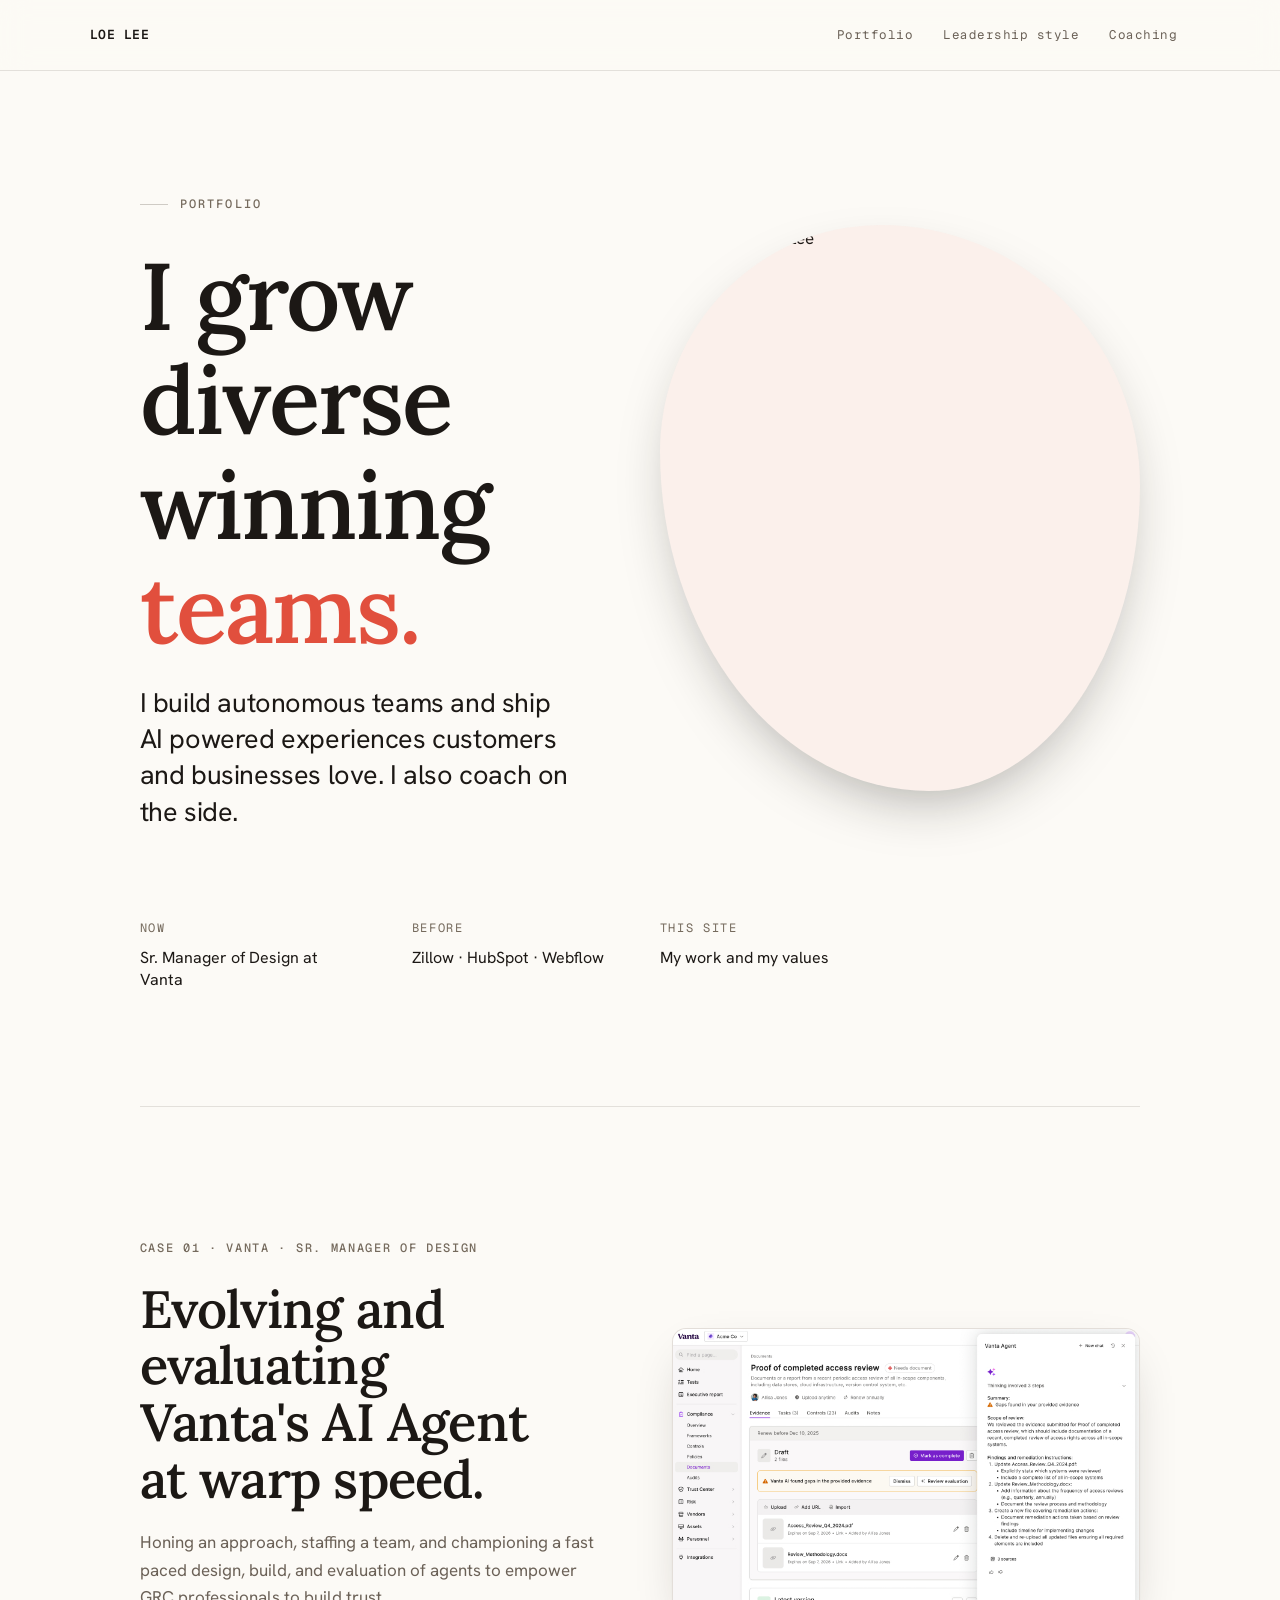
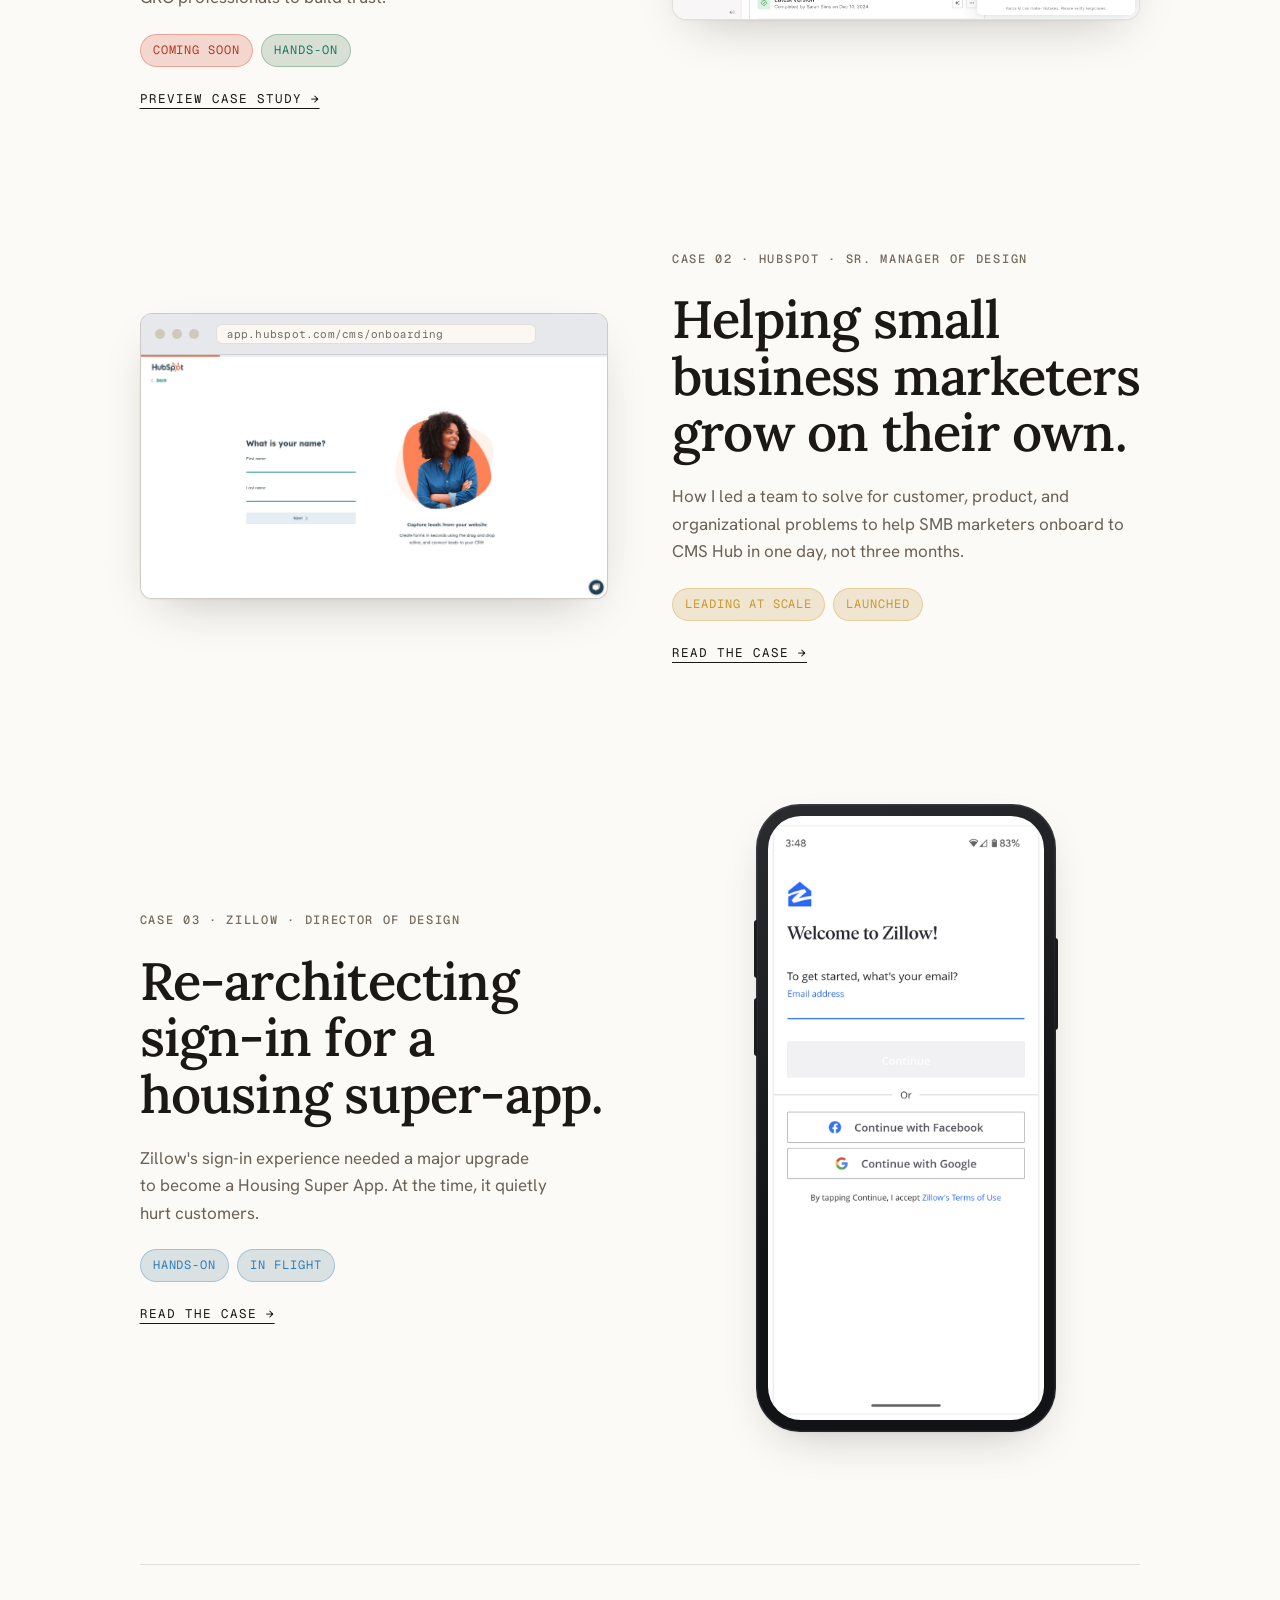
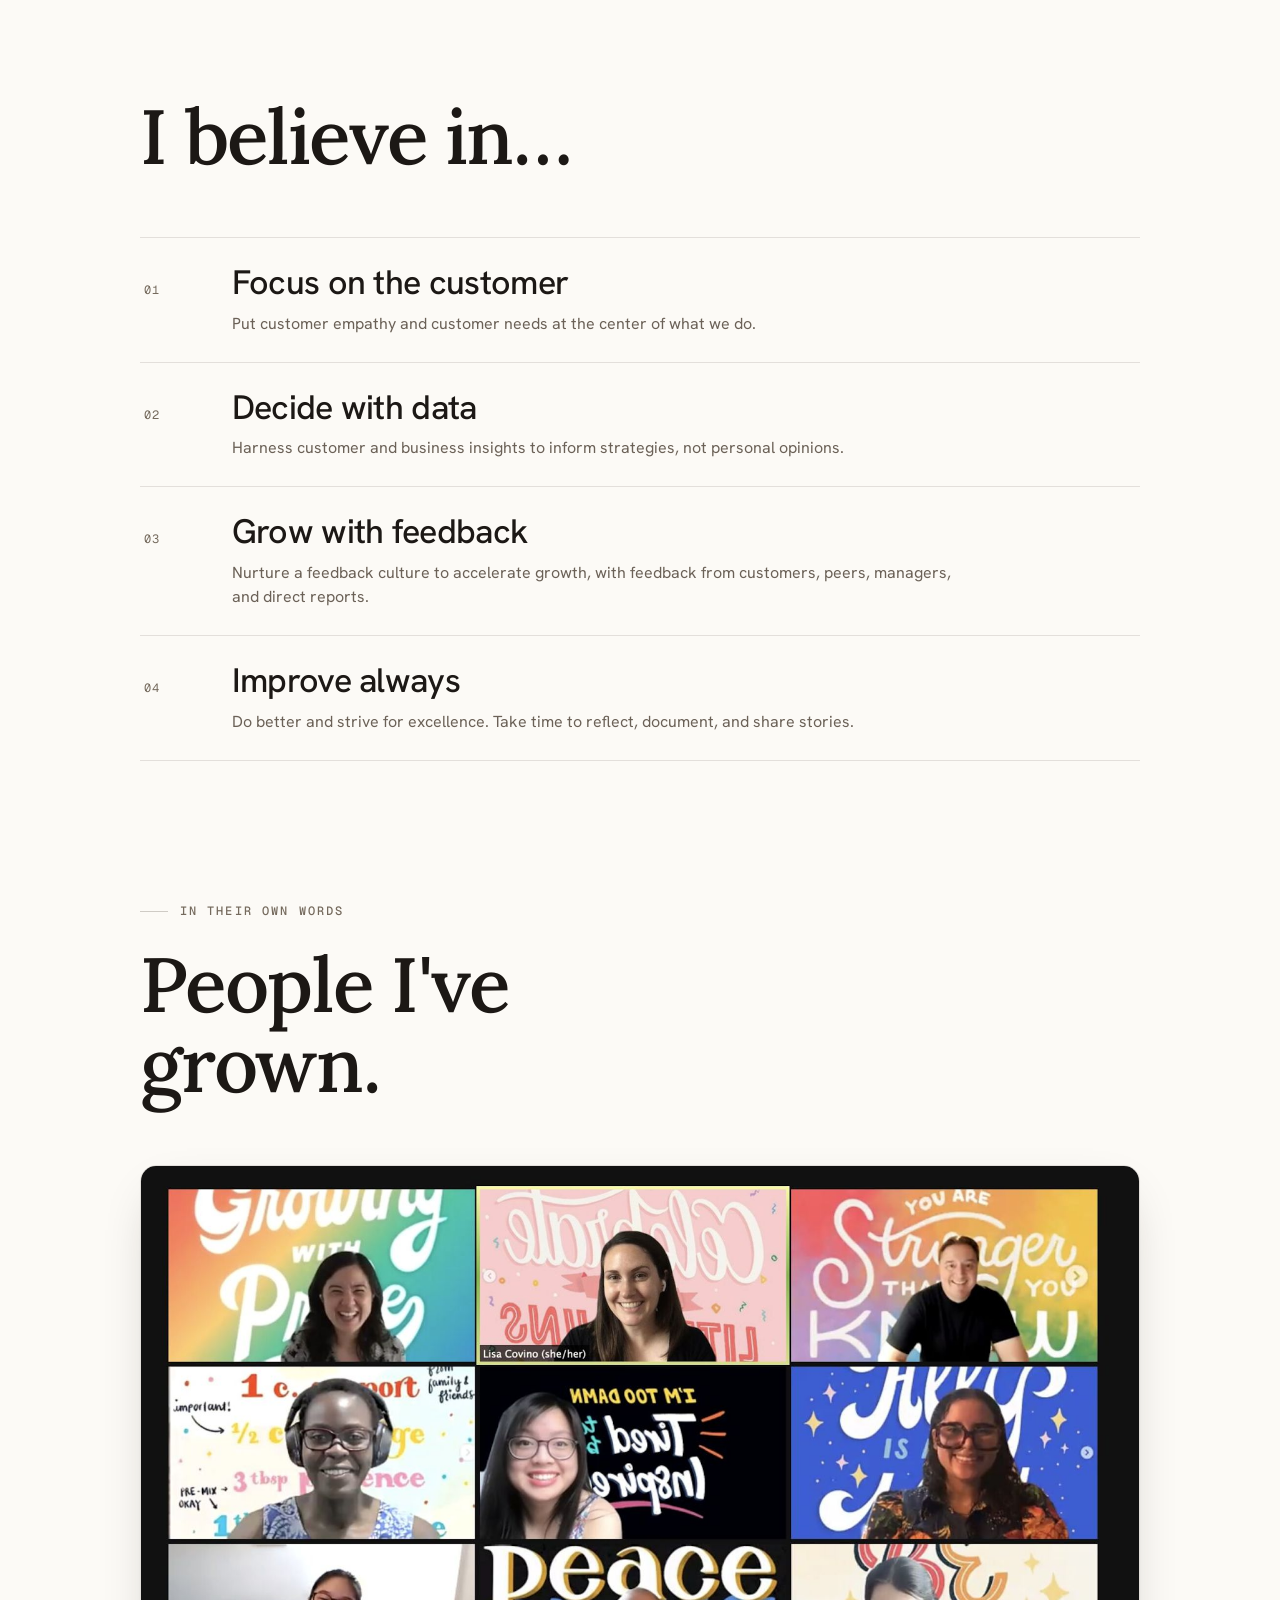
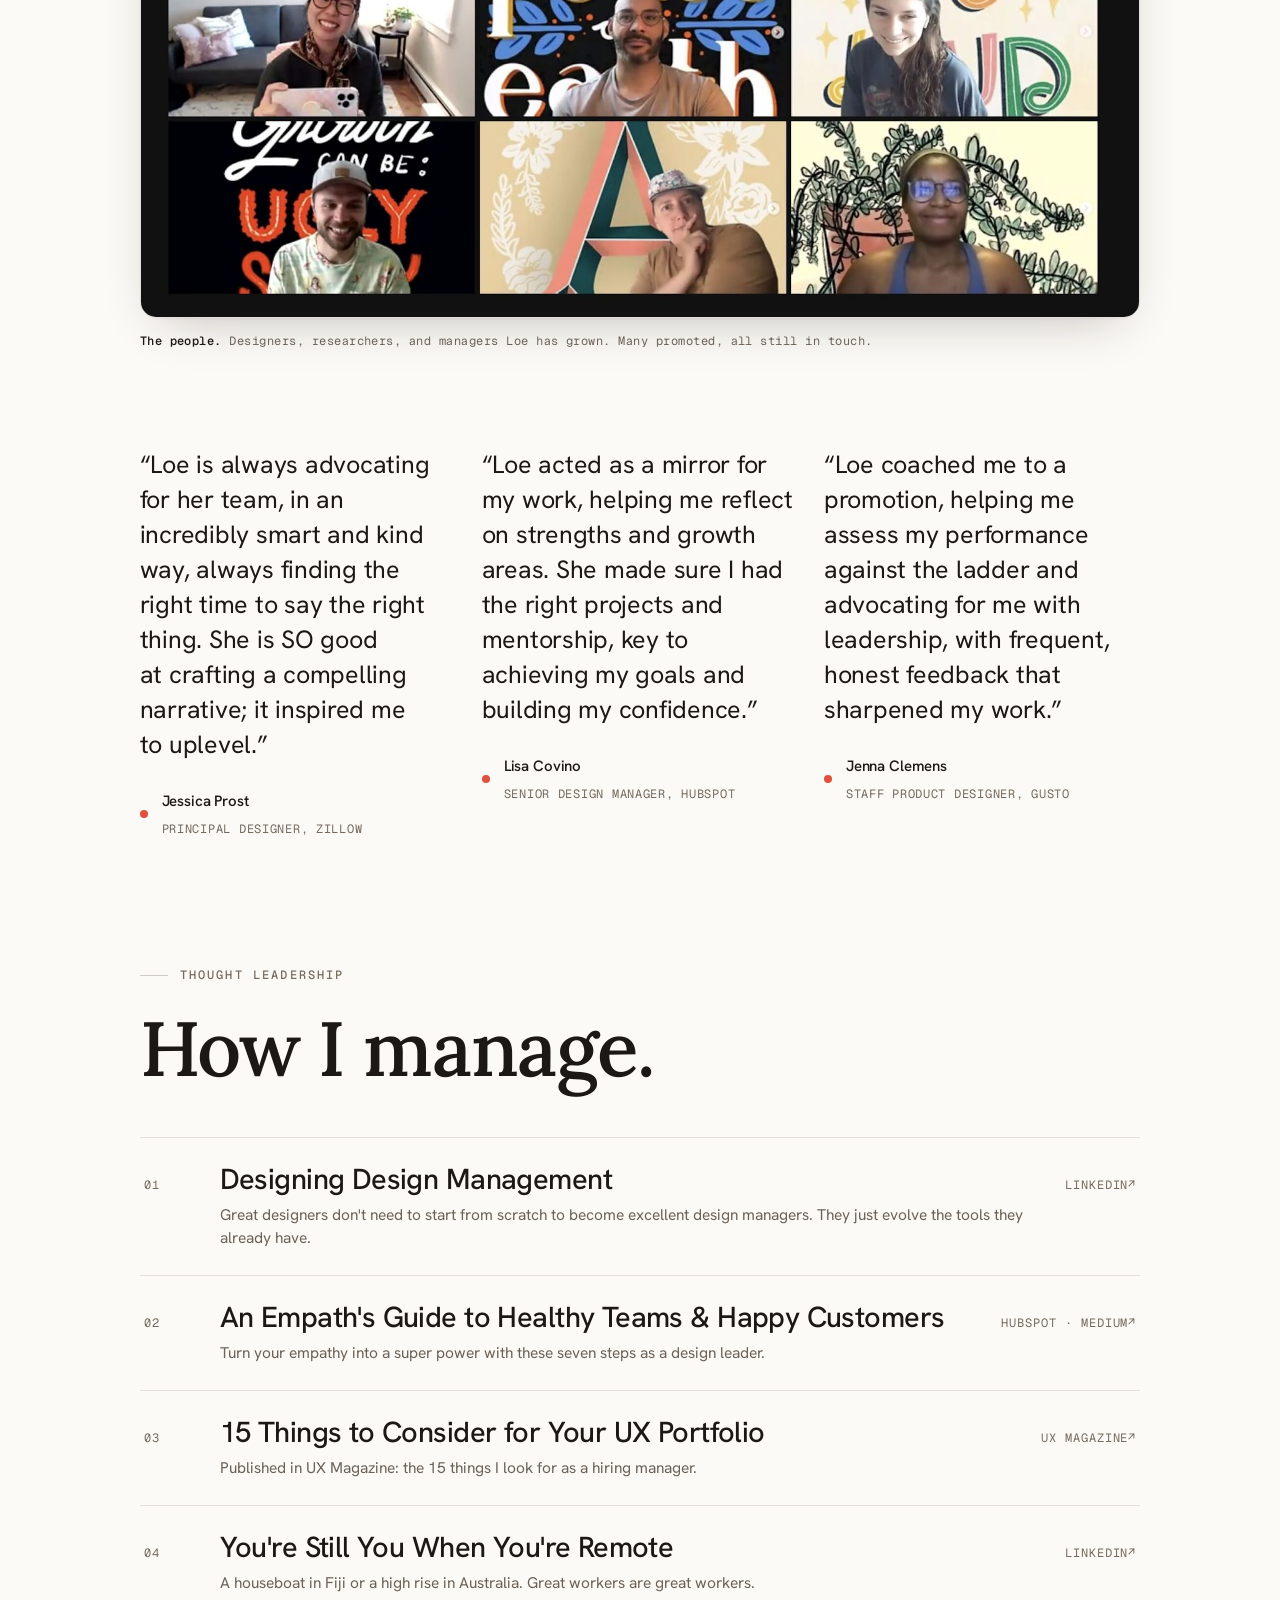
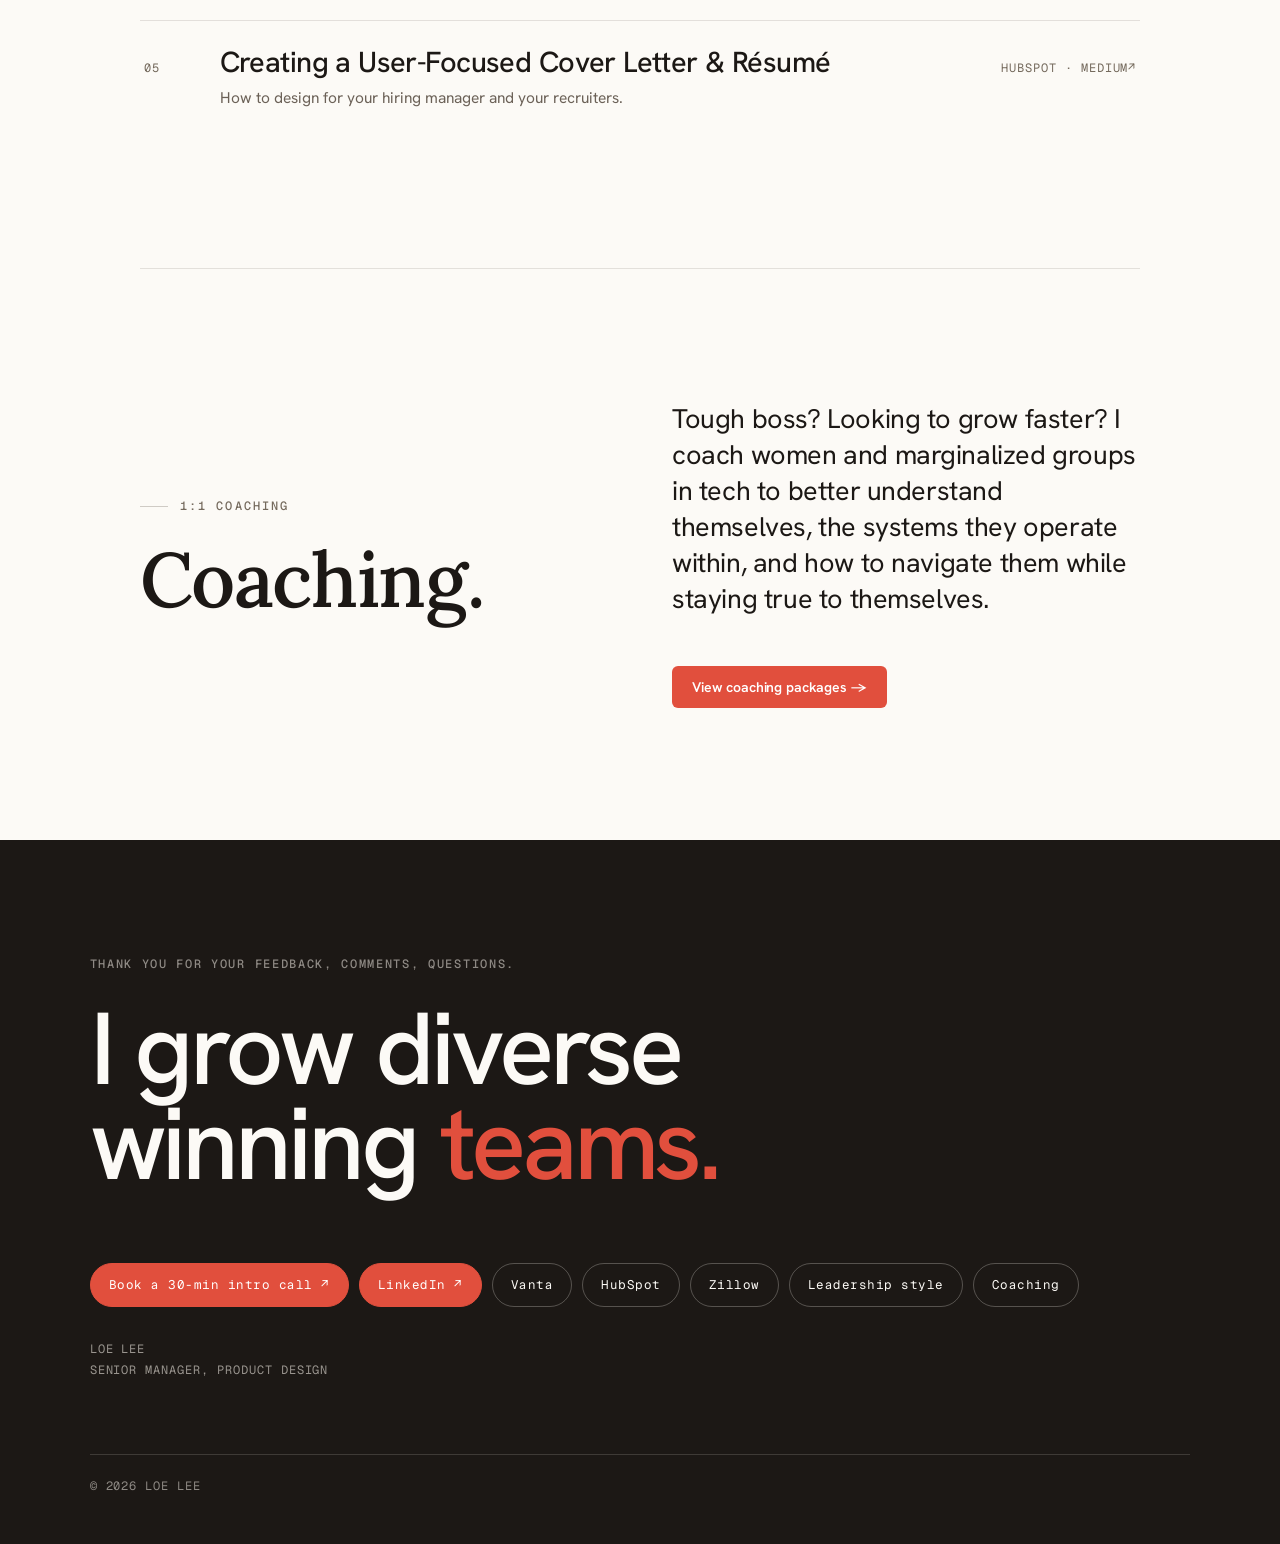
==== commit fcb74453: "Update site 2026-07-15 16:45" ====
--- a/index.html
+++ b/index.html
@@ -52,7 +52,7 @@
   <script src="https://unpkg.com/@babel/standalone@7.29.0/babel.min.js" integrity="sha384-m08KidiNqLdpJqLq95G/LEi8Qvjl/xUYll3QILypMoQ65QorJ9Lvtp2RXYGBFj1y" crossorigin="anonymous"></script>
 </head>
 <body>
-  <div id="root"><nav class="nav"><a class="nav-brand" href="index.html"><b>LOE LEE</b></a><div class="nav-links"><a href="vanta.html" class="nav-flat ">Vanta</a><a href="hubspot.html" class="nav-flat ">HubSpot</a><a href="zillow.html" class="nav-flat ">Zillow</a><a href="index.html#vanta" class="nav-flat">Leadership style</a><a href="coaching.html" class="nav-flat">Coaching</a><details class="nav-group"><summary aria-label="Menu" class=""><span class="nav-burger" aria-hidden="true"><span></span><span></span><span></span></span><span class="nav-burger-label">Menu</span></summary><div class="nav-group-menu"><span class="nav-group-head">Case studies</span><a href="vanta.html" class="">Vanta</a><a href="hubspot.html" class="">HubSpot</a><a href="zillow.html" class="">Zillow</a><span class="nav-group-sep" role="separator"></span><a href="index.html#vanta">Leadership style</a><a href="coaching.html">Coaching</a></div></details></div></nav><main class="page"><header class="section hero" style="padding-top:clamp(48px,9vw,120px)"><div class="wrap"><div class="hero-grid"><div class="hero-copy"><div class="kicker reveal"><span class="bar"></span>Portfolio</div><h1 class="display reveal" style="margin-top:30px">I grow diverse<br/>winning <span class="accent">teams.</span></h1><p class="lede reveal" style="margin-top:clamp(14px,2vw,24px);max-width:24em">I build autonomous teams and ship AI powered experiences customers and businesses love. I also coach on the side.</p></div><figure class="hero-portrait reveal"><img src="artifacts/loe-portrait-bw-clean.jpg" alt="Portrait of Loe Lee" loading="eager"/></figure></div><div class="hero-meta reveal"><div class="cell"><div class="k">Now</div><div class="v">Sr. Manager of Design at Vanta</div></div><div class="cell"><div class="k">Before</div><div class="v">Zillow · HubSpot · Webflow</div></div><div class="cell"><div class="k">This site</div><div class="v">My work and my values</div></div></div></div></header><div class="wrap"><hr class="rule"/></div><section class="section" id="work"><div class="wrap"><div style="display:flex;flex-direction:column;gap:clamp(72px,11vw,150px)"><a class="case-link reveal" href="vanta.html" data-screen-label="home-case-vanta"><div class="case-row "><div class="case-meta"><div class="label" style="color:var(--ink-3)">Case 01 · Vanta · Sr. Manager of Design</div><h3 class="h-lg">Evolving and evaluating Vanta&#x27;s AI Agent at warp speed.</h3><p class="body">Honing an approach, staffing a team, and championing a fast paced design, build, and evaluation of agents to empower GRC professionals to build trust.</p><div class="case-mode"><span class="chip chip-soon">Coming soon</span><span class="chip">Hands-on</span></div><span class="read">Preview case study →</span></div><div><figure class="figure "><div class="plate"><img src="artifacts/vanta-agent.png" alt="Vanta screen" loading="lazy"/></div></figure></div></div></a><a class="case-link reveal" href="hubspot.html" data-screen-label="home-case-hubspot"><div class="case-row flip"><div class="case-meta"><div class="label" style="color:var(--ink-3)">Case 02 · HubSpot · Sr. Manager of Design</div><h3 class="h-lg">Helping small business marketers grow on their own.</h3><p class="body">How I led a team to solve for customer, product, and organizational problems to help SMB marketers onboard to CMS Hub in one day, not three months.</p><div class="case-mode"><span class="chip">Leading at Scale</span><span class="chip">Launched</span></div><span class="read">Read the case →</span></div><div><figure class="figure "><div class="browser"><div class="bar"><i></i><i></i><i></i><span class="url">app.hubspot.com/cms/onboarding</span></div><img src="artifacts/img-126.jpg" alt="HubSpot screen" loading="lazy"/></div></figure></div></div></a><a class="case-link reveal" href="zillow.html" data-screen-label="home-case-zillow"><div class="case-row "><div class="case-meta"><div class="label" style="color:var(--ink-3)">Case 03 · Zillow · Director of Design</div><h3 class="h-lg">Re-architecting sign-in for a housing super-app.</h3><p class="body">Zillow&#x27;s sign-in experience needed a major upgrade to become a Housing Super App. At the time, it quietly hurt customers.</p><div class="case-mode"><span class="chip">Hands-on</span><span class="chip">In flight</span></div><span class="read">Read the case →</span></div><div style="display:flex;justify-content:center"><figure class="figure "><div class="shot-phone" style="max-width:300px"><img src="artifacts/zillow-signin.png" alt="Zillow screen" loading="lazy"/></div></figure></div></div></a></div></div></section><div class="wrap"><hr class="rule"/></div><section class="section" id="vanta"><div class="wrap"><div class="split" style="align-items:end;margin-bottom:clamp(36px,5vw,60px)"><div class="reveal"><h2 class="h-xl" style="white-space:nowrap">I believe in…</h2></div></div><div class="beliefs reveal"><div class="belief"><div class="n">01</div><div class="t">Focus on the customer</div><p class="belief-desc">Put customer empathy and customer needs at the center of what we do.</p></div><div class="belief"><div class="n">02</div><div class="t">Decide with data</div><p class="belief-desc">Harness customer and business insights to inform strategies, not personal opinions.</p></div><div class="belief"><div class="n">03</div><div class="t">Grow with feedback</div><p class="belief-desc">Nurture a feedback culture to accelerate growth, with feedback from customers, peers, managers, and direct reports.</p></div><div class="belief"><div class="n">04</div><div class="t">Improve always</div><p class="belief-desc">Do better and strive for excellence. Take time to reflect, document, and share stories.</p></div></div></div></section><section class="section" id="words"><div class="wrap"><div class="split" style="align-items:end;margin-bottom:clamp(36px,5vw,60px)"><div class="reveal"><div class="kicker" style="margin-bottom:24px"><span class="bar"></span>In their own words</div><h2 class="h-xl">People I&#x27;ve grown.</h2></div></div><div class="reveal" style="margin-bottom:clamp(40px,6vw,72px)"><figure class="figure "><div class="bleed"><img src="artifacts/img-075.jpg" alt="The teams Loe has led, on a video call" loading="lazy"/></div><div class="fig-cap"><span class="txt"><b>The people. </b>Designers, researchers, and managers Loe has grown. Many promoted, all still in touch.</span></div></figure></div><div class="gal gal-3"><div class="quote reveal"><p class="body-q">“Loe is always advocating for her team, in an incredibly smart and kind way, always finding the right time to say the right thing. She is SO good at crafting a compelling narrative; it inspired me to uplevel.”</p><div class="who"><span class="dot"></span><span><span class="name">Jessica Prost</span><br/><span class="title">Principal Designer, Zillow</span></span></div></div><div class="quote reveal"><p class="body-q">“Loe acted as a mirror for my work, helping me reflect on strengths and growth areas. She made sure I had the right projects and mentorship, key to achieving my goals and building my confidence.”</p><div class="who"><span class="dot"></span><span><span class="name">Lisa Covino</span><br/><span class="title">Senior Design Manager, HubSpot</span></span></div></div><div class="quote reveal"><p class="body-q">“Loe coached me to a promotion, helping me assess my performance against the ladder and advocating for me with leadership, with frequent, honest feedback that sharpened my work.”</p><div class="who"><span class="dot"></span><span><span class="name">Jenna Clemens</span><br/><span class="title">Staff Product Designer, Gusto</span></span></div></div></div><div class="reveal" style="margin-top:clamp(64px,9vw,120px);margin-bottom:clamp(32px,4vw,48px)"><div class="kicker" style="margin-bottom:24px"><span class="bar"></span>Thought leadership</div><h2 class="h-xl">How I manage.</h2></div><div class="writing-list"><a class="writing-item reveal" href="https://www.linkedin.com/pulse/designing-design-management-loe-lee/" target="_blank" rel="noreferrer"><span class="w-no">01</span><span class="w-main"><span class="w-title">Designing Design Management</span><span class="w-desc">Great designers don&#x27;t need to start from scratch to become excellent design managers. They just evolve the tools they already have.</span></span><span class="w-src">LinkedIn<span class="w-arrow"> ↗</span></span></a><a class="writing-item reveal" href="https://medium.com/hubspot-product/an-empaths-guide-to-creating-healthy-teams-and-happy-customers-3fd88207445f" target="_blank" rel="noreferrer"><span class="w-no">02</span><span class="w-main"><span class="w-title">An Empath&#x27;s Guide to Healthy Teams &amp; Happy Customers</span><span class="w-desc">Turn your empathy into a super power with these seven steps as a design leader.</span></span><span class="w-src">HubSpot · Medium<span class="w-arrow"> ↗</span></span></a><a class="writing-item reveal" href="https://medium.com/ux-magazine/15-things-to-consider-for-your-ux-portfolio-7a5827d13470" target="_blank" rel="noreferrer"><span class="w-no">03</span><span class="w-main"><span class="w-title">15 Things to Consider for Your UX Portfolio</span><span class="w-desc">Published in UX Magazine: the 15 things I look for as a hiring manager.</span></span><span class="w-src">UX Magazine<span class="w-arrow"> ↗</span></span></a><a class="writing-item reveal" href="https://www.linkedin.com/pulse/youre-still-you-when-remote-loe-lee/" target="_blank" rel="noreferrer"><span class="w-no">04</span><span class="w-main"><span class="w-title">You&#x27;re Still You When You&#x27;re Remote</span><span class="w-desc">A houseboat in Fiji or a high rise in Australia. Great workers are great workers.</span></span><span class="w-src">LinkedIn<span class="w-arrow"> ↗</span></span></a><a class="writing-item reveal" href="https://medium.com/hubspot-product/designing-a-user-centered-cover-letter-and-resume-355c0d557eb5" target="_blank" rel="noreferrer"><span class="w-no">05</span><span class="w-main"><span class="w-title">Creating a User-Focused Cover Letter &amp; Résumé</span><span class="w-desc">How to design for your hiring manager and your recruiters.</span></span><span class="w-src">HubSpot · Medium<span class="w-arrow"> ↗</span></span></a></div></div></section><div class="wrap"><hr class="rule"/></div><section class="section" id="coaching"><div class="wrap"><div class="split"><div class="reveal"><div class="kicker" style="margin-bottom:24px"><span class="bar"></span>1:1 coaching</div><h2 class="h-xl">Coaching.</h2></div><div class="reveal"><p class="lede" style="max-width:34em;margin-bottom:28px">Tough boss? Looking to grow faster? I coach women and marginalized groups in tech to better understand themselves, the systems they operate within, and how to navigate them while staying true to themselves.</p><a class="coach-book-btn" href="coaching.html">View coaching packages →</a></div></div></div></section></main><footer class="footer"><div class="fwrap"><div class="label" style="color:rgba(236,232,224,0.55);margin-bottom:28px">Thank you for your feedback, comments, questions.</div><h2 class="big">I grow diverse<br/>winning <span class="accent">teams.</span></h2><div class="frow"><div class="links"><a class="solid" href="https://calendly.com/loenlee/30-minute-intro-w-loe" target="_blank" rel="noreferrer">Book a 30-min intro call ↗</a><a class="solid" href="https://www.linkedin.com/in/loelee" target="_blank" rel="noreferrer">LinkedIn ↗</a><a href="vanta.html">Vanta</a><a href="hubspot.html">HubSpot</a><a href="zillow.html">Zillow</a><a href="index.html#vanta">Leadership style</a><a href="coaching.html">Coaching</a></div><div class="colota">Loe Lee<br/>Senior Manager, Product Design</div></div><div class="base"><span>© 2026 Loe Lee</span></div></div></footer></div>
+  <div id="root"><nav class="nav"><a class="nav-brand" href="index.html"><b>LOE LEE</b></a><div class="nav-links"><details class="nav-group nav-portfolio"><summary aria-label="Portfolio" class="">Portfolio</summary><div class="nav-group-menu"><a href="vanta.html" class="">Vanta</a><a href="hubspot.html" class="">HubSpot</a><a href="zillow.html" class="">Zillow</a></div></details><a href="index.html#vanta" class="nav-flat">Leadership style</a><a href="coaching.html" class="nav-flat">Coaching</a><details class="nav-group nav-burger-menu"><summary aria-label="Menu" class=""><span class="nav-burger" aria-hidden="true"><span></span><span></span><span></span></span><span class="nav-burger-label">Menu</span></summary><div class="nav-group-menu"><span class="nav-group-head">Case studies</span><a href="vanta.html" class="">Vanta</a><a href="hubspot.html" class="">HubSpot</a><a href="zillow.html" class="">Zillow</a><span class="nav-group-sep" role="separator"></span><a href="index.html#vanta">Leadership style</a><a href="coaching.html">Coaching</a></div></details></div></nav><main class="page"><header class="section hero" style="padding-top:clamp(48px,9vw,120px)"><div class="wrap"><div class="hero-grid"><div class="hero-copy"><div class="kicker reveal"><span class="bar"></span>Portfolio</div><h1 class="display reveal" style="margin-top:30px">I grow diverse<br/>winning <span class="accent">teams.</span></h1><p class="lede reveal" style="margin-top:clamp(14px,2vw,24px);max-width:24em">I build autonomous teams and ship AI powered experiences customers and businesses love. I also coach on the side.</p></div><figure class="hero-portrait reveal"><img src="artifacts/loe-portrait-bw-clean.jpg" alt="Portrait of Loe Lee" loading="eager"/></figure></div><div class="hero-meta reveal"><div class="cell"><div class="k">Now</div><div class="v">Sr. Manager of Design at Vanta</div></div><div class="cell"><div class="k">Before</div><div class="v">Zillow · HubSpot · Webflow</div></div><div class="cell"><div class="k">This site</div><div class="v">My work and my values</div></div></div></div></header><div class="wrap"><hr class="rule"/></div><section class="section" id="work"><div class="wrap"><div style="display:flex;flex-direction:column;gap:clamp(72px,11vw,150px)"><a class="case-link reveal" href="vanta.html" data-screen-label="home-case-vanta"><div class="case-row "><div class="case-meta"><div class="label" style="color:var(--ink-3)">Case 01 · Vanta · Sr. Manager of Design</div><h3 class="h-lg">Evolving and evaluating Vanta&#x27;s AI Agent at warp speed.</h3><p class="body">Honing an approach, staffing a team, and championing a fast paced design, build, and evaluation of agents to empower GRC professionals to build trust.</p><div class="case-mode"><span class="chip chip-soon">Coming soon</span><span class="chip" style="background:color-mix(in srgb, var(--accent-2) 14%, var(--surface));color:var(--accent-2);border-color:color-mix(in srgb, var(--accent-2) 32%, transparent)">Hands-on</span></div><span class="read">Preview case study →</span></div><div><figure class="figure "><div class="plate"><img src="artifacts/vanta-agent.png" alt="Vanta screen" loading="lazy"/></div></figure></div></div></a><a class="case-link reveal" href="hubspot.html" data-screen-label="home-case-hubspot"><div class="case-row flip"><div class="case-meta"><div class="label" style="color:var(--ink-3)">Case 02 · HubSpot · Sr. Manager of Design</div><h3 class="h-lg">Helping small business marketers grow on their own.</h3><p class="body">How I led a team to solve for customer, product, and organizational problems to help SMB marketers onboard to CMS Hub in one day, not three months.</p><div class="case-mode"><span class="chip" style="background:color-mix(in srgb, var(--accent-4) 14%, var(--surface));color:var(--accent-4);border-color:color-mix(in srgb, var(--accent-4) 32%, transparent)">Leading at Scale</span><span class="chip" style="background:color-mix(in srgb, var(--accent-4) 14%, var(--surface));color:var(--accent-4);border-color:color-mix(in srgb, var(--accent-4) 32%, transparent)">Launched</span></div><span class="read">Read the case →</span></div><div><figure class="figure "><div class="browser"><div class="bar"><i></i><i></i><i></i><span class="url">app.hubspot.com/cms/onboarding</span></div><img src="artifacts/img-126.jpg" alt="HubSpot screen" loading="lazy"/></div></figure></div></div></a><a class="case-link reveal" href="zillow.html" data-screen-label="home-case-zillow"><div class="case-row "><div class="case-meta"><div class="label" style="color:var(--ink-3)">Case 03 · Zillow · Director of Design</div><h3 class="h-lg">Re-architecting sign-in for a housing super-app.</h3><p class="body">Zillow&#x27;s sign-in experience needed a major upgrade to become a Housing Super App. At the time, it quietly hurt customers.</p><div class="case-mode"><span class="chip" style="background:color-mix(in srgb, var(--accent-3) 14%, var(--surface));color:var(--accent-3);border-color:color-mix(in srgb, var(--accent-3) 32%, transparent)">Hands-on</span><span class="chip" style="background:color-mix(in srgb, var(--accent-3) 14%, var(--surface));color:var(--accent-3);border-color:color-mix(in srgb, var(--accent-3) 32%, transparent)">In flight</span></div><span class="read">Read the case →</span></div><div style="display:flex;justify-content:center"><figure class="figure "><div class="shot-phone" style="max-width:300px"><img src="artifacts/zillow-signin.png" alt="Zillow screen" loading="lazy"/></div></figure></div></div></a></div></div></section><div class="wrap"><hr class="rule"/></div><section class="section" id="vanta"><div class="wrap"><div class="split" style="align-items:end;margin-bottom:clamp(36px,5vw,60px)"><div class="reveal"><h2 class="h-xl" style="white-space:nowrap">I believe in…</h2></div></div><div class="beliefs reveal"><div class="belief"><div class="n">01</div><div class="t">Focus on the customer</div><p class="belief-desc">Put customer empathy and customer needs at the center of what we do.</p></div><div class="belief"><div class="n">02</div><div class="t">Decide with data</div><p class="belief-desc">Harness customer and business insights to inform strategies, not personal opinions.</p></div><div class="belief"><div class="n">03</div><div class="t">Grow with feedback</div><p class="belief-desc">Nurture a feedback culture to accelerate growth, with feedback from customers, peers, managers, and direct reports.</p></div><div class="belief"><div class="n">04</div><div class="t">Improve always</div><p class="belief-desc">Do better and strive for excellence. Take time to reflect, document, and share stories.</p></div></div></div></section><section class="section" id="words"><div class="wrap"><div class="split" style="align-items:end;margin-bottom:clamp(36px,5vw,60px)"><div class="reveal"><div class="kicker" style="margin-bottom:24px"><span class="bar"></span>In their own words</div><h2 class="h-xl">People I&#x27;ve grown.</h2></div></div><div class="reveal" style="margin-bottom:clamp(40px,6vw,72px)"><figure class="figure "><div class="bleed"><img src="artifacts/img-075.jpg" alt="The teams Loe has led, on a video call" loading="lazy"/></div><div class="fig-cap"><span class="txt"><b>The people. </b>Designers, researchers, and managers Loe has grown. Many promoted, all still in touch.</span></div></figure></div><div class="gal gal-3"><div class="quote reveal"><p class="body-q">“Loe is always advocating for her team, in an incredibly smart and kind way, always finding the right time to say the right thing. She is SO good at crafting a compelling narrative; it inspired me to uplevel.”</p><div class="who"><span class="dot"></span><span><span class="name">Jessica Prost</span><br/><span class="title">Principal Designer, Zillow</span></span></div></div><div class="quote reveal"><p class="body-q">“Loe acted as a mirror for my work, helping me reflect on strengths and growth areas. She made sure I had the right projects and mentorship, key to achieving my goals and building my confidence.”</p><div class="who"><span class="dot"></span><span><span class="name">Lisa Covino</span><br/><span class="title">Senior Design Manager, HubSpot</span></span></div></div><div class="quote reveal"><p class="body-q">“Loe coached me to a promotion, helping me assess my performance against the ladder and advocating for me with leadership, with frequent, honest feedback that sharpened my work.”</p><div class="who"><span class="dot"></span><span><span class="name">Jenna Clemens</span><br/><span class="title">Staff Product Designer, Gusto</span></span></div></div></div><div class="reveal" style="margin-top:clamp(64px,9vw,120px);margin-bottom:clamp(32px,4vw,48px)"><div class="kicker" style="margin-bottom:24px"><span class="bar"></span>Thought leadership</div><h2 class="h-xl">How I manage.</h2></div><div class="writing-list"><a class="writing-item reveal" href="https://www.linkedin.com/pulse/designing-design-management-loe-lee/" target="_blank" rel="noreferrer"><span class="w-no">01</span><span class="w-main"><span class="w-title">Designing Design Management</span><span class="w-desc">Great designers don&#x27;t need to start from scratch to become excellent design managers. They just evolve the tools they already have.</span></span><span class="w-src">LinkedIn<span class="w-arrow"> ↗</span></span></a><a class="writing-item reveal" href="https://medium.com/hubspot-product/an-empaths-guide-to-creating-healthy-teams-and-happy-customers-3fd88207445f" target="_blank" rel="noreferrer"><span class="w-no">02</span><span class="w-main"><span class="w-title">An Empath&#x27;s Guide to Healthy Teams &amp; Happy Customers</span><span class="w-desc">Turn your empathy into a super power with these seven steps as a design leader.</span></span><span class="w-src">HubSpot · Medium<span class="w-arrow"> ↗</span></span></a><a class="writing-item reveal" href="https://medium.com/ux-magazine/15-things-to-consider-for-your-ux-portfolio-7a5827d13470" target="_blank" rel="noreferrer"><span class="w-no">03</span><span class="w-main"><span class="w-title">15 Things to Consider for Your UX Portfolio</span><span class="w-desc">Published in UX Magazine: the 15 things I look for as a hiring manager.</span></span><span class="w-src">UX Magazine<span class="w-arrow"> ↗</span></span></a><a class="writing-item reveal" href="https://www.linkedin.com/pulse/youre-still-you-when-remote-loe-lee/" target="_blank" rel="noreferrer"><span class="w-no">04</span><span class="w-main"><span class="w-title">You&#x27;re Still You When You&#x27;re Remote</span><span class="w-desc">A houseboat in Fiji or a high rise in Australia. Great workers are great workers.</span></span><span class="w-src">LinkedIn<span class="w-arrow"> ↗</span></span></a><a class="writing-item reveal" href="https://medium.com/hubspot-product/designing-a-user-centered-cover-letter-and-resume-355c0d557eb5" target="_blank" rel="noreferrer"><span class="w-no">05</span><span class="w-main"><span class="w-title">Creating a User-Focused Cover Letter &amp; Résumé</span><span class="w-desc">How to design for your hiring manager and your recruiters.</span></span><span class="w-src">HubSpot · Medium<span class="w-arrow"> ↗</span></span></a></div></div></section><div class="wrap"><hr class="rule"/></div><section class="section" id="coaching"><div class="wrap"><div class="split"><div class="reveal"><div class="kicker" style="margin-bottom:24px"><span class="bar"></span>1:1 coaching</div><h2 class="h-xl">Coaching.</h2></div><div class="reveal"><p class="lede" style="max-width:34em;margin-bottom:28px">Tough boss? Looking to grow faster? I coach women and marginalized groups in tech to better understand themselves, the systems they operate within, and how to navigate them while staying true to themselves.</p><a class="coach-book-btn" href="coaching.html">View coaching packages →</a></div></div></div></section></main><footer class="footer"><div class="fwrap"><div class="label" style="color:rgba(236,232,224,0.55);margin-bottom:28px">Thank you for your feedback, comments, questions.</div><h2 class="big">I grow diverse<br/>winning <span class="accent">teams.</span></h2><div class="frow"><div class="links"><a class="solid" href="https://calendly.com/loenlee/30-minute-intro-w-loe" target="_blank" rel="noreferrer">Book a 30-min intro call ↗</a><a class="solid" href="https://www.linkedin.com/in/loelee" target="_blank" rel="noreferrer">LinkedIn ↗</a><a href="vanta.html">Vanta</a><a href="hubspot.html">HubSpot</a><a href="zillow.html">Zillow</a><a href="index.html#vanta">Leadership style</a><a href="coaching.html">Coaching</a></div><div class="colota">Loe Lee<br/>Senior Manager, Product Design</div></div><div class="base"><span>© 2026 Loe Lee</span></div></div></footer></div>
   <script type="text/babel" src="shared.jsx"></script>
   <script type="text/babel" src="pages/home.jsx"></script>
   <script type="text/babel" data-presets="react">
--- a/site.css
+++ b/site.css
@@ -14,11 +14,22 @@
   --line:     rgba(50,38,26,0.12);
   --line-2:   rgba(50,38,26,0.22);
 
-  /* Warm terracotta accent — confident, earthy, trustworthy */
-  --accent:   #C1502E;
-  /* Deeper accent for SMALL text on light bg — meets WCAG AA (~5.6:1) */
-  --accent-text: #9C3D1F;
+  /* Vivid coral accent — pulled from the outfit's red diamond pattern */
+  --accent:   #E14F3D;
+  /* Deeper accent for SMALL text on light bg — meets WCAG AA */
+  --accent-text: #B23A2A;
   --accent-ink: #1A1813;
+
+  /* Secondary vibrant palette — pulled from the rest of the outfit:
+     leaf-print teal, chevron sky blue, mustard-gold accents. Used
+     sparingly (testimonial tags, growth-area numbers, project chips)
+     so the site reads as vibrant, not chaotic. */
+  --accent-2:      #1F7A5C;
+  --accent-2-text: #145C44;
+  --accent-3:      #2E7FB8;
+  --accent-3-text: #1F5F8C;
+  --accent-4:      #C89A2E;
+  --accent-4-text: #96721A;
 
   --font-sans: "Hanken Grotesk", -apple-system, BlinkMacSystemFont, system-ui, sans-serif;
   --font-display: "Lora", "Newsreader", Georgia, serif;
@@ -183,6 +194,7 @@
 
 /* Mobile menu disclosure — only shown when the flat links would wrap */
 .nav-group { display: none; position: relative; }
+.nav-portfolio { display: inline-block; }
 .nav-group > summary {
   list-style: none; cursor: pointer; user-select: none;
   display: inline-flex; align-items: center; gap: 8px;
@@ -224,6 +236,7 @@
   .nav-links { flex-wrap: nowrap; justify-content: flex-end; gap: 0; }
   .nav-flat { display: none; }
   .nav-group { display: inline-block; }
+  .nav-portfolio { display: none; }
   .nav-group > summary { padding: 8px 12px; font-size: 12.5px; }
 }
 
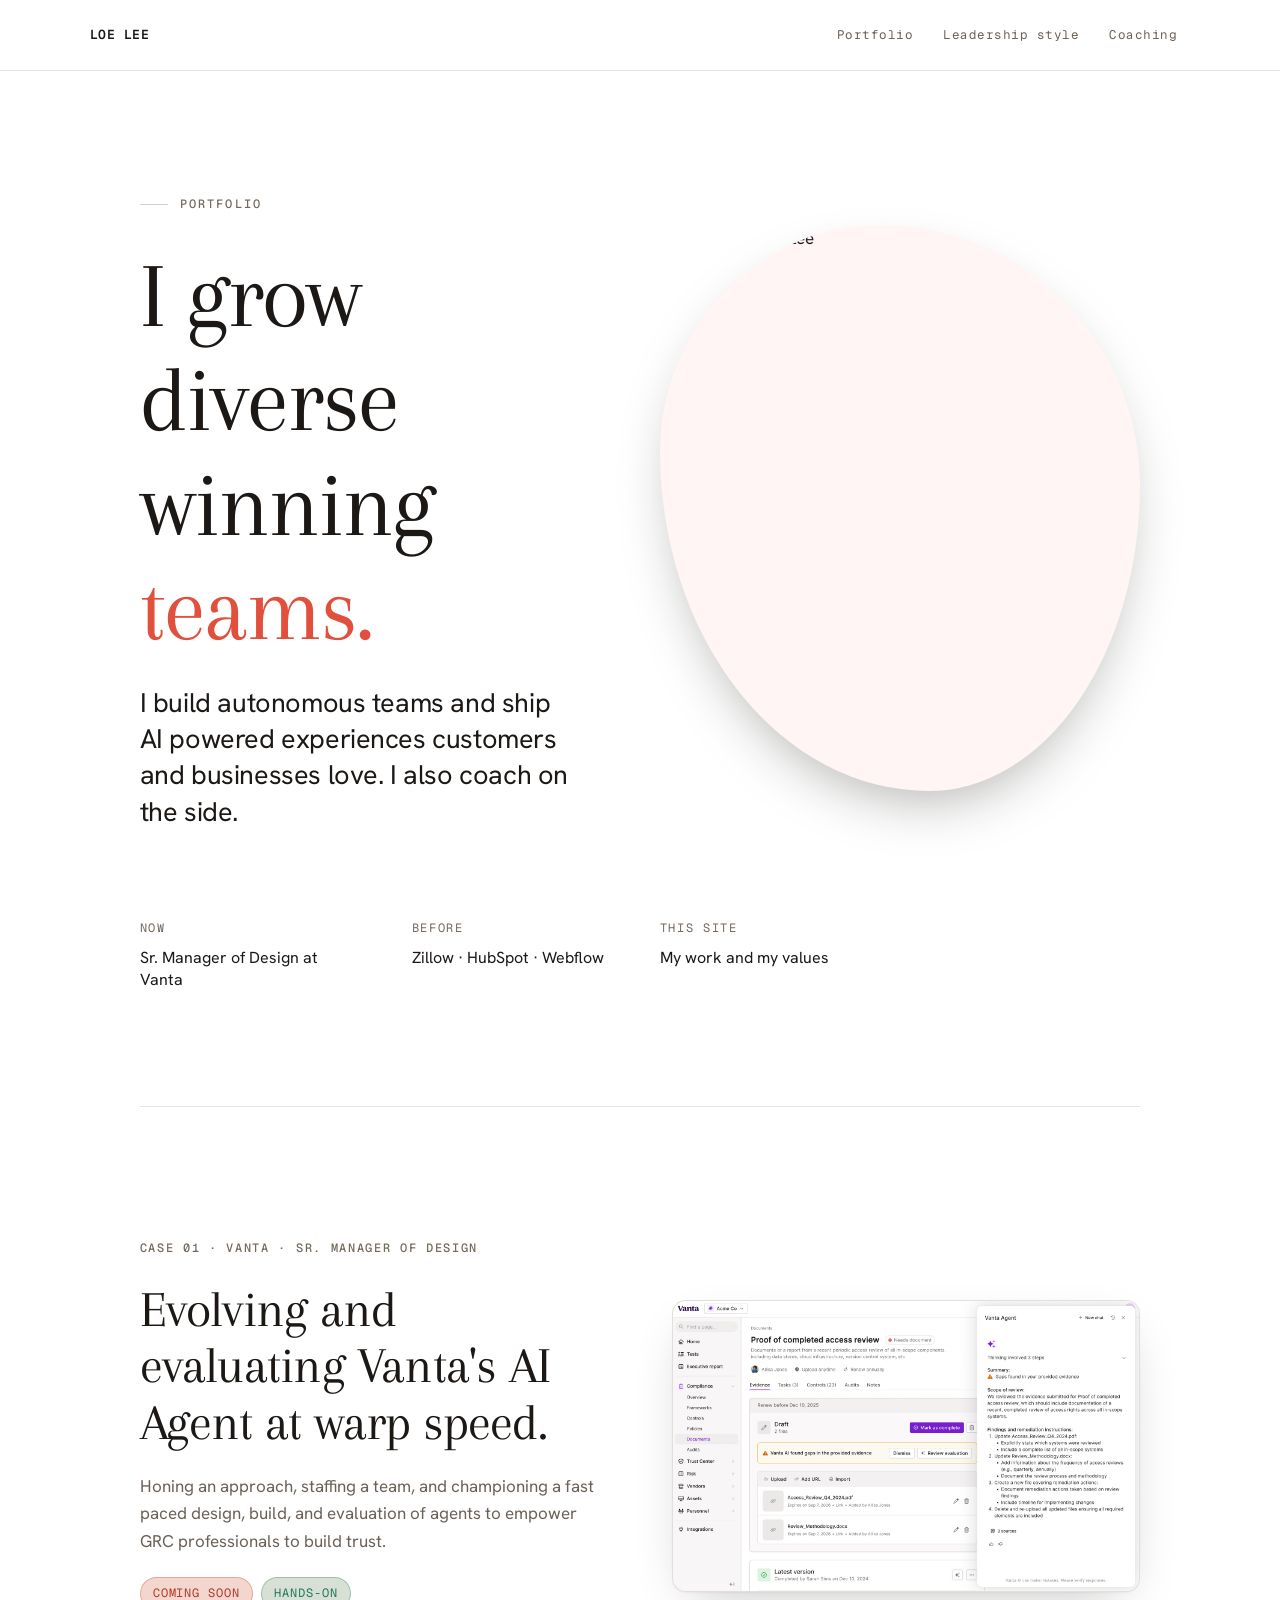
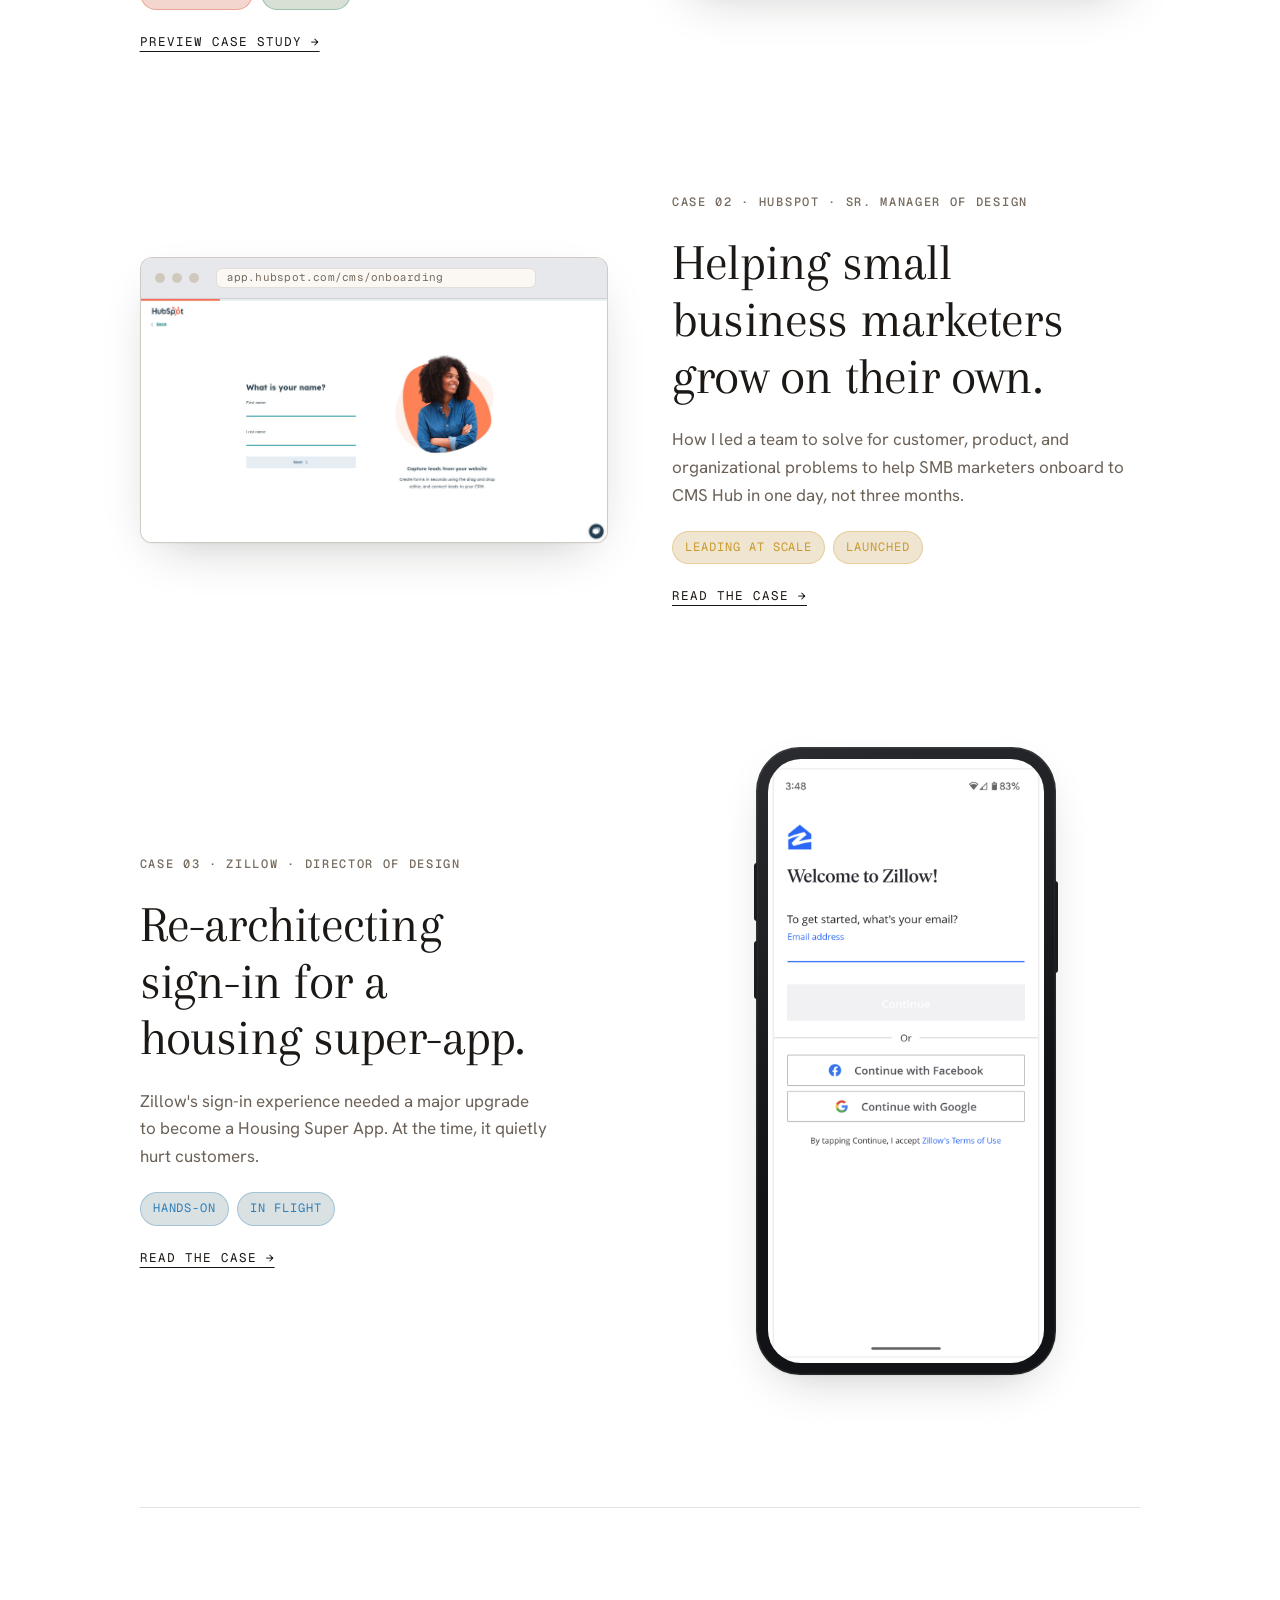
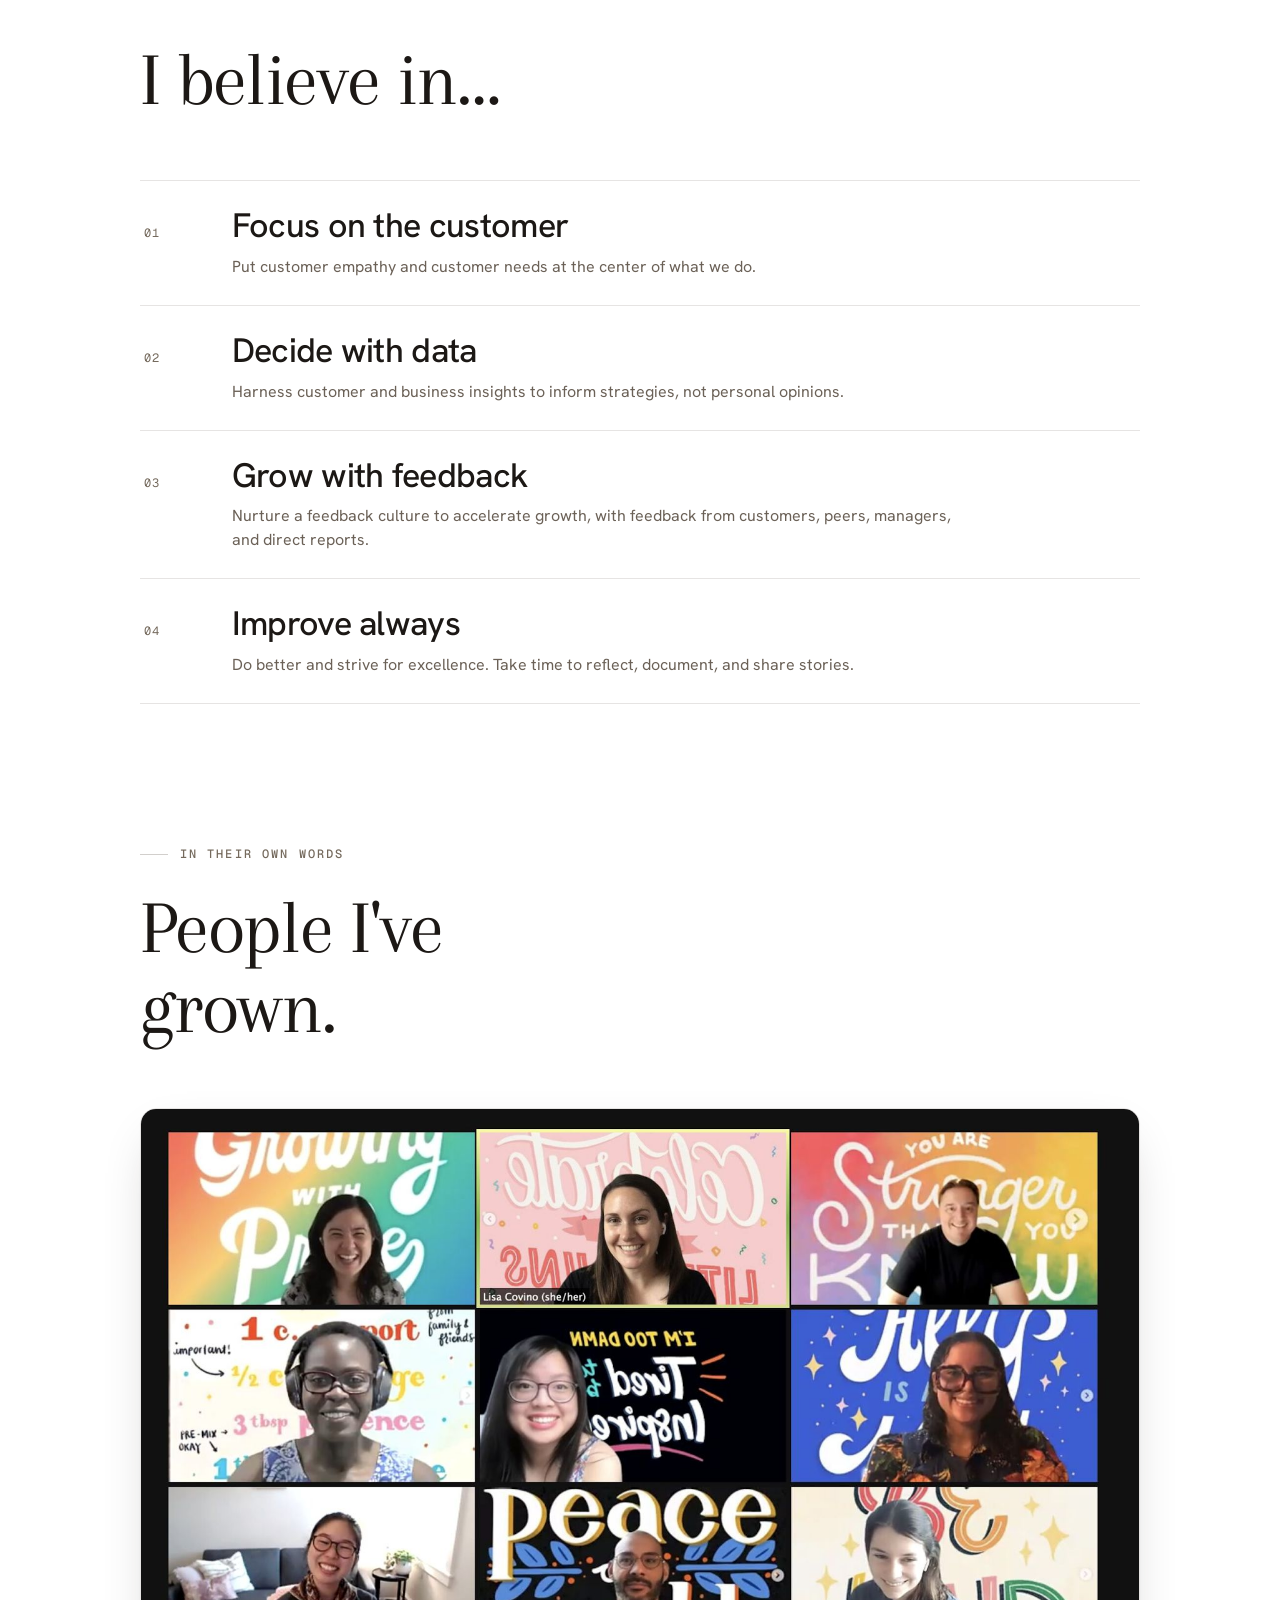
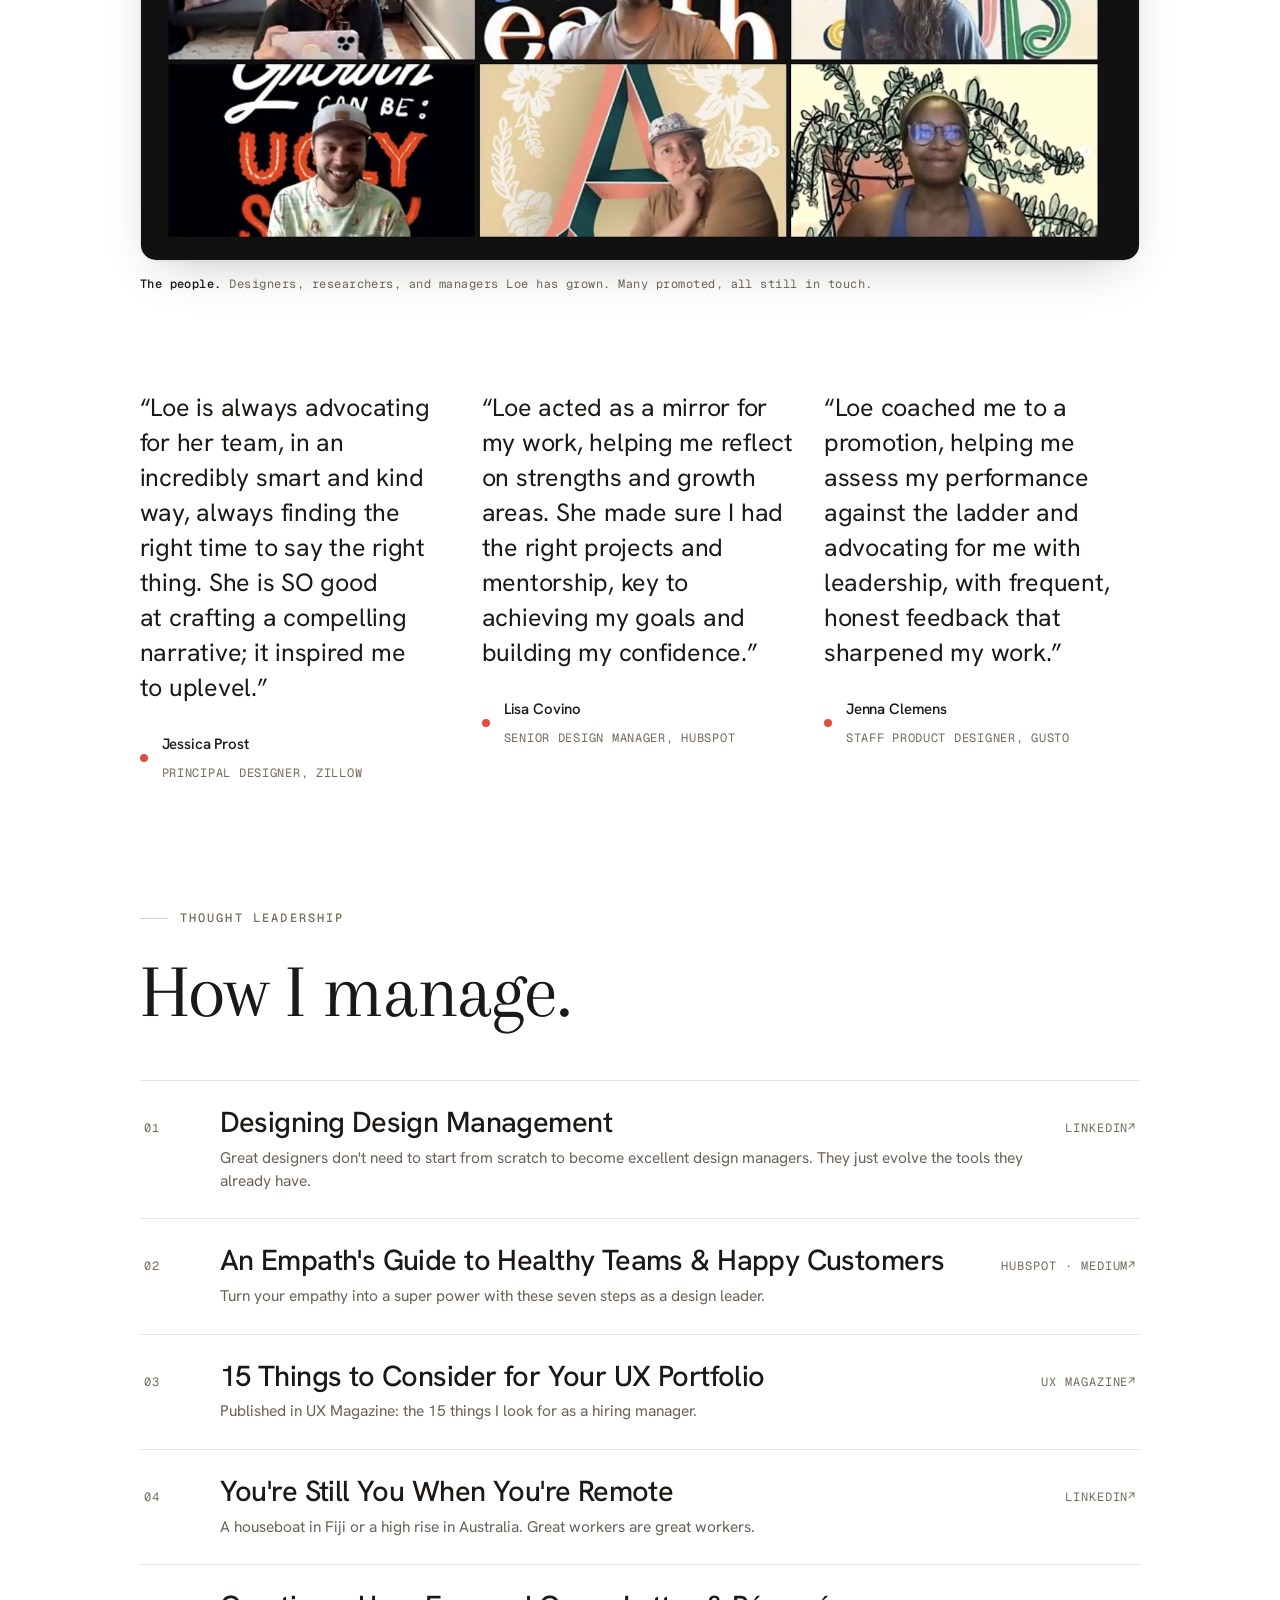
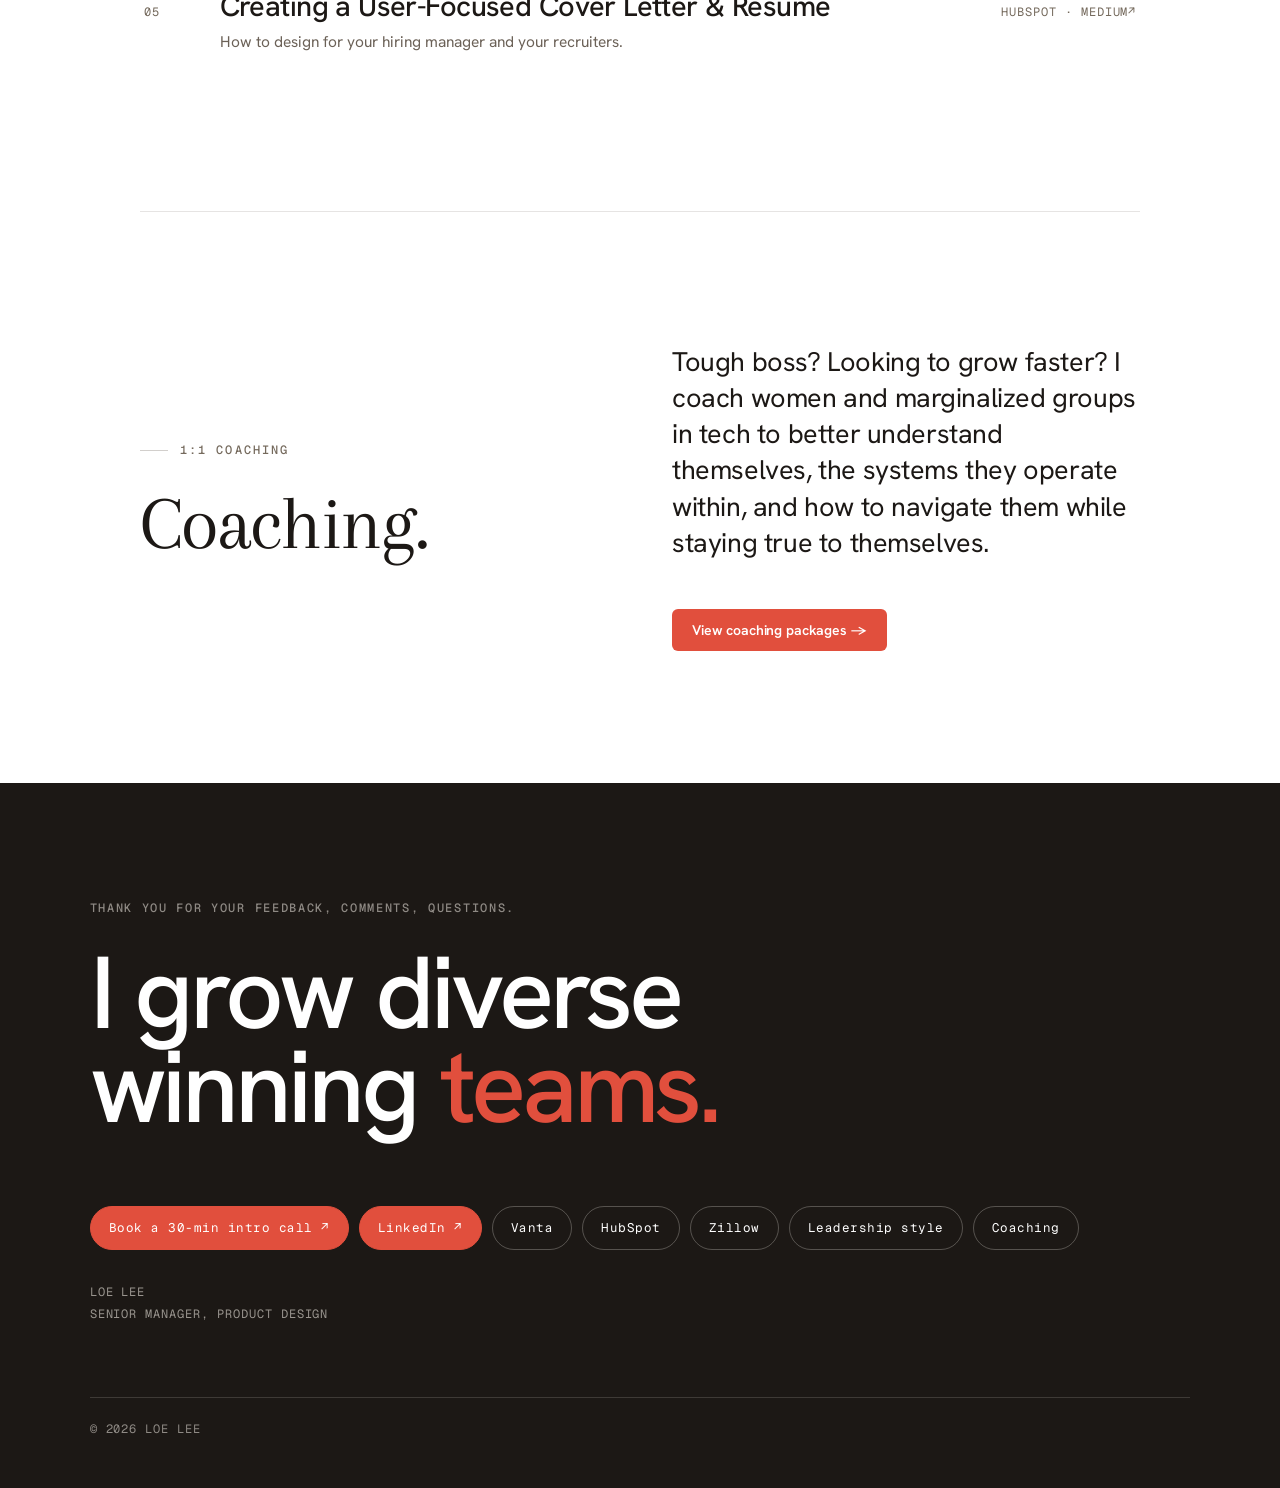
==== commit 43a09f4e: "Update site 2026-07-15 17:02" ====
--- a/index.html
+++ b/index.html
@@ -45,7 +45,7 @@
   </script>
   <link rel="preconnect" href="https://fonts.googleapis.com" />
   <link rel="preconnect" href="https://fonts.gstatic.com" crossorigin />
-  <link href="https://fonts.googleapis.com/css2?family=Hanken+Grotesk:ital,wght@0,300;0,400;0,500;0,600;0,700;1,400&family=Lora:ital,wght@0,400;0,500;0,600;0,700;1,400;1,500&family=Geist+Mono:wght@400;500;600&display=swap" rel="stylesheet" />
+  <link href="https://fonts.googleapis.com/css2?family=Hanken+Grotesk:ital,wght@0,300;0,400;0,500;0,600;0,700;1,400&family=Arapey:ital@0;1&family=Geist+Mono:wght@400;500;600&display=swap" rel="stylesheet" />
   <link rel="stylesheet" href="site.css" />
   <script src="https://unpkg.com/react@18.3.1/umd/react.development.js" integrity="sha384-hD6/rw4ppMLGNu3tX5cjIb+uRZ7UkRJ6BPkLpg4hAu/6onKUg4lLsHAs9EBPT82L" crossorigin="anonymous"></script>
   <script src="https://unpkg.com/react-dom@18.3.1/umd/react-dom.development.js" integrity="sha384-u6aeetuaXnQ38mYT8rp6sbXaQe3NL9t+IBXmnYxwkUI2Hw4bsp2Wvmx4yRQF1uAm" crossorigin="anonymous"></script>
--- a/site.css
+++ b/site.css
@@ -5,7 +5,7 @@
 
 :root {
   /* Warm ivory shell — clean, inviting, and lets the accent carry warmth */
-  --paper:    #FCFAF6;
+  --paper:    #FFFFFF;
   --surface:  #F6F1EA;
   --surface-2:#FBF8F3;
   --ink:      #1C1815;
@@ -32,7 +32,7 @@
   --accent-4-text: #96721A;
 
   --font-sans: "Hanken Grotesk", -apple-system, BlinkMacSystemFont, system-ui, sans-serif;
-  --font-display: "Lora", "Newsreader", Georgia, serif;
+  --font-display: "Arapey", "Newsreader", Georgia, serif;
   --font-mono: "Geist Mono", "JetBrains Mono", ui-monospace, monospace;
 
   /* density (tweakable via [data-density]) */
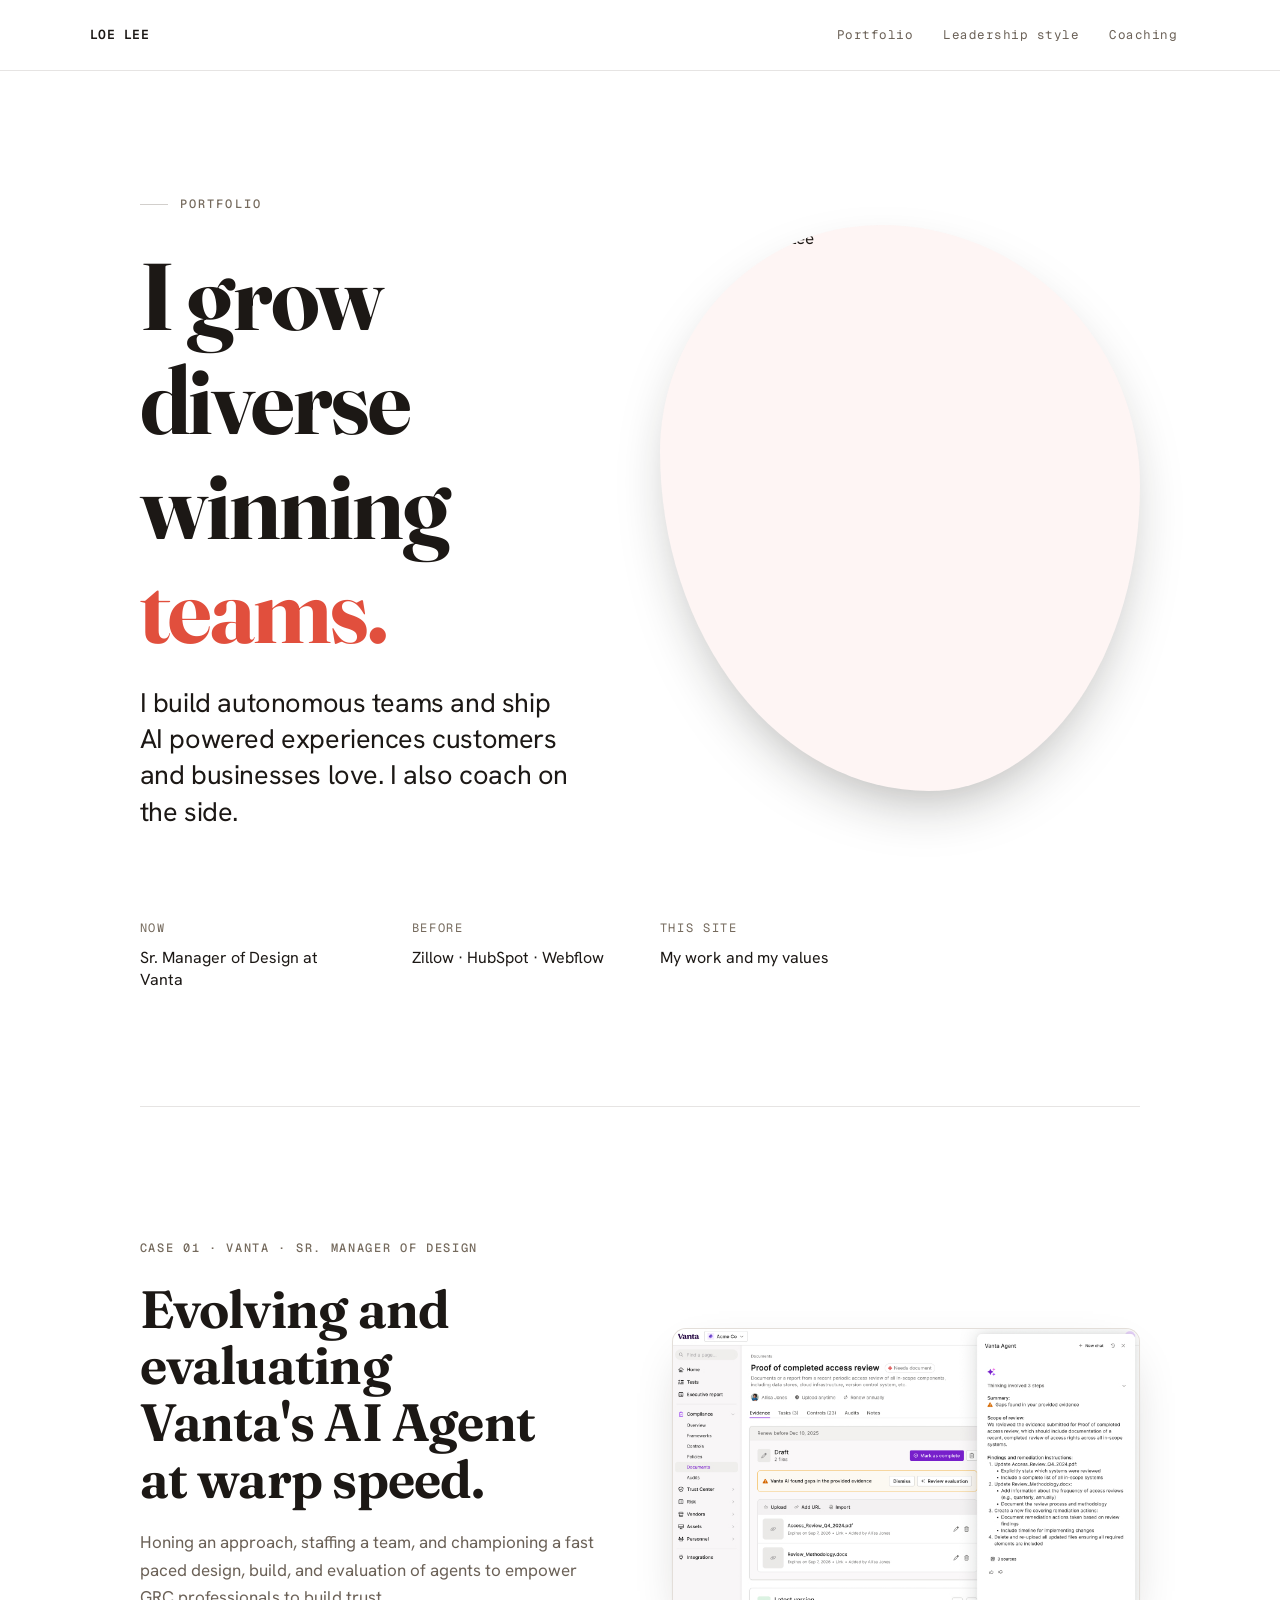
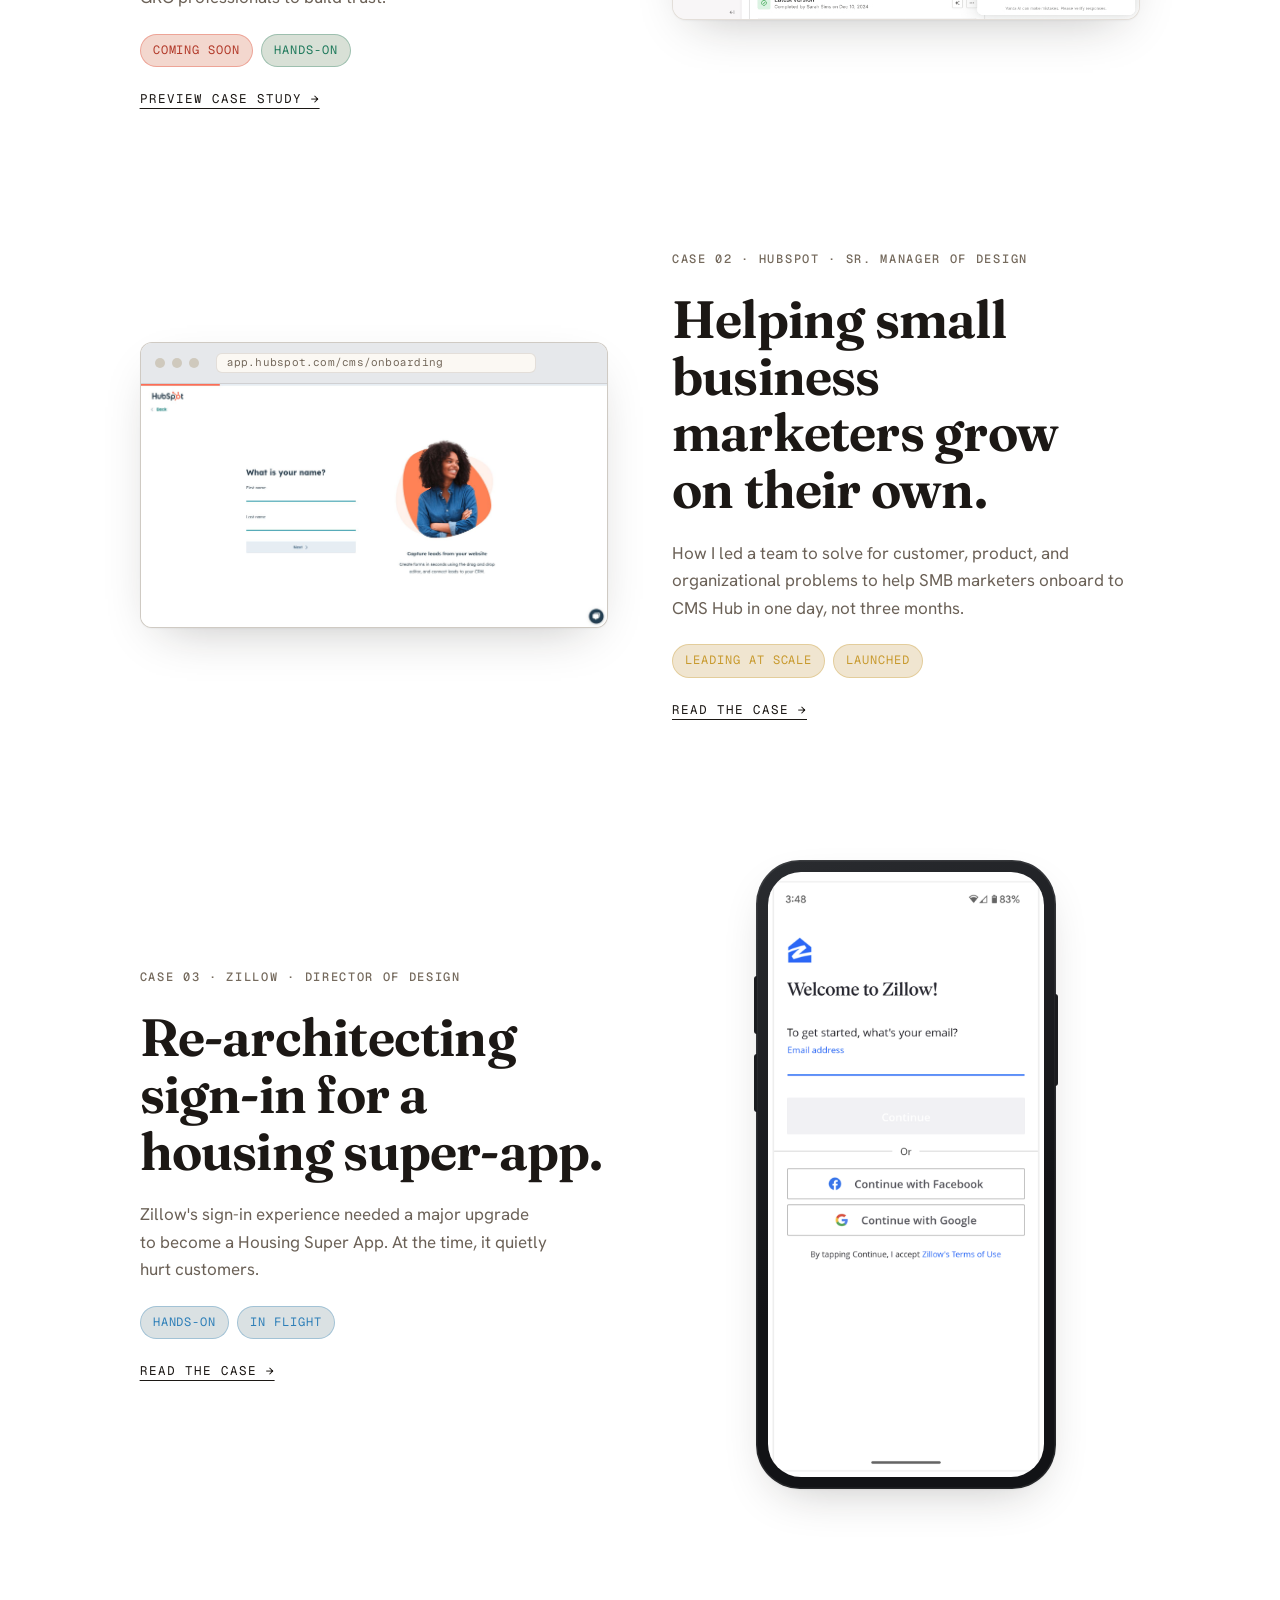
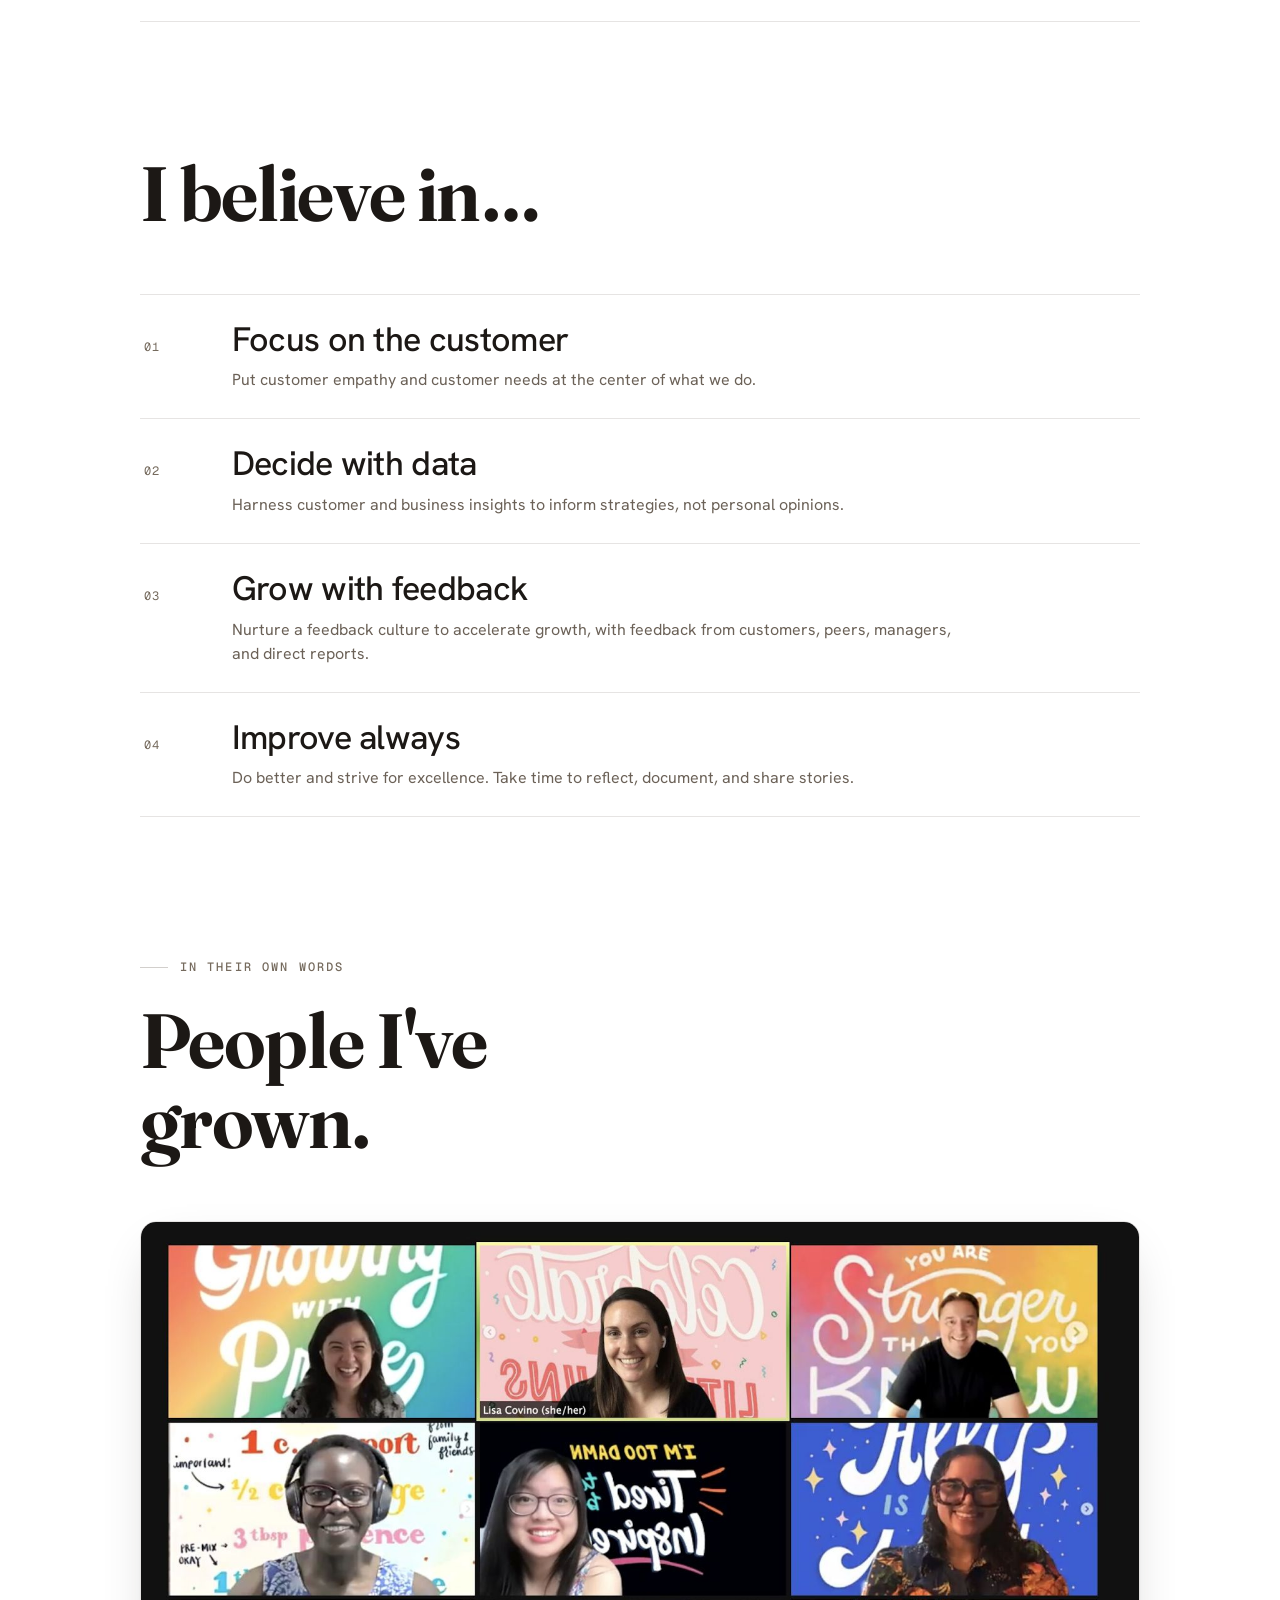
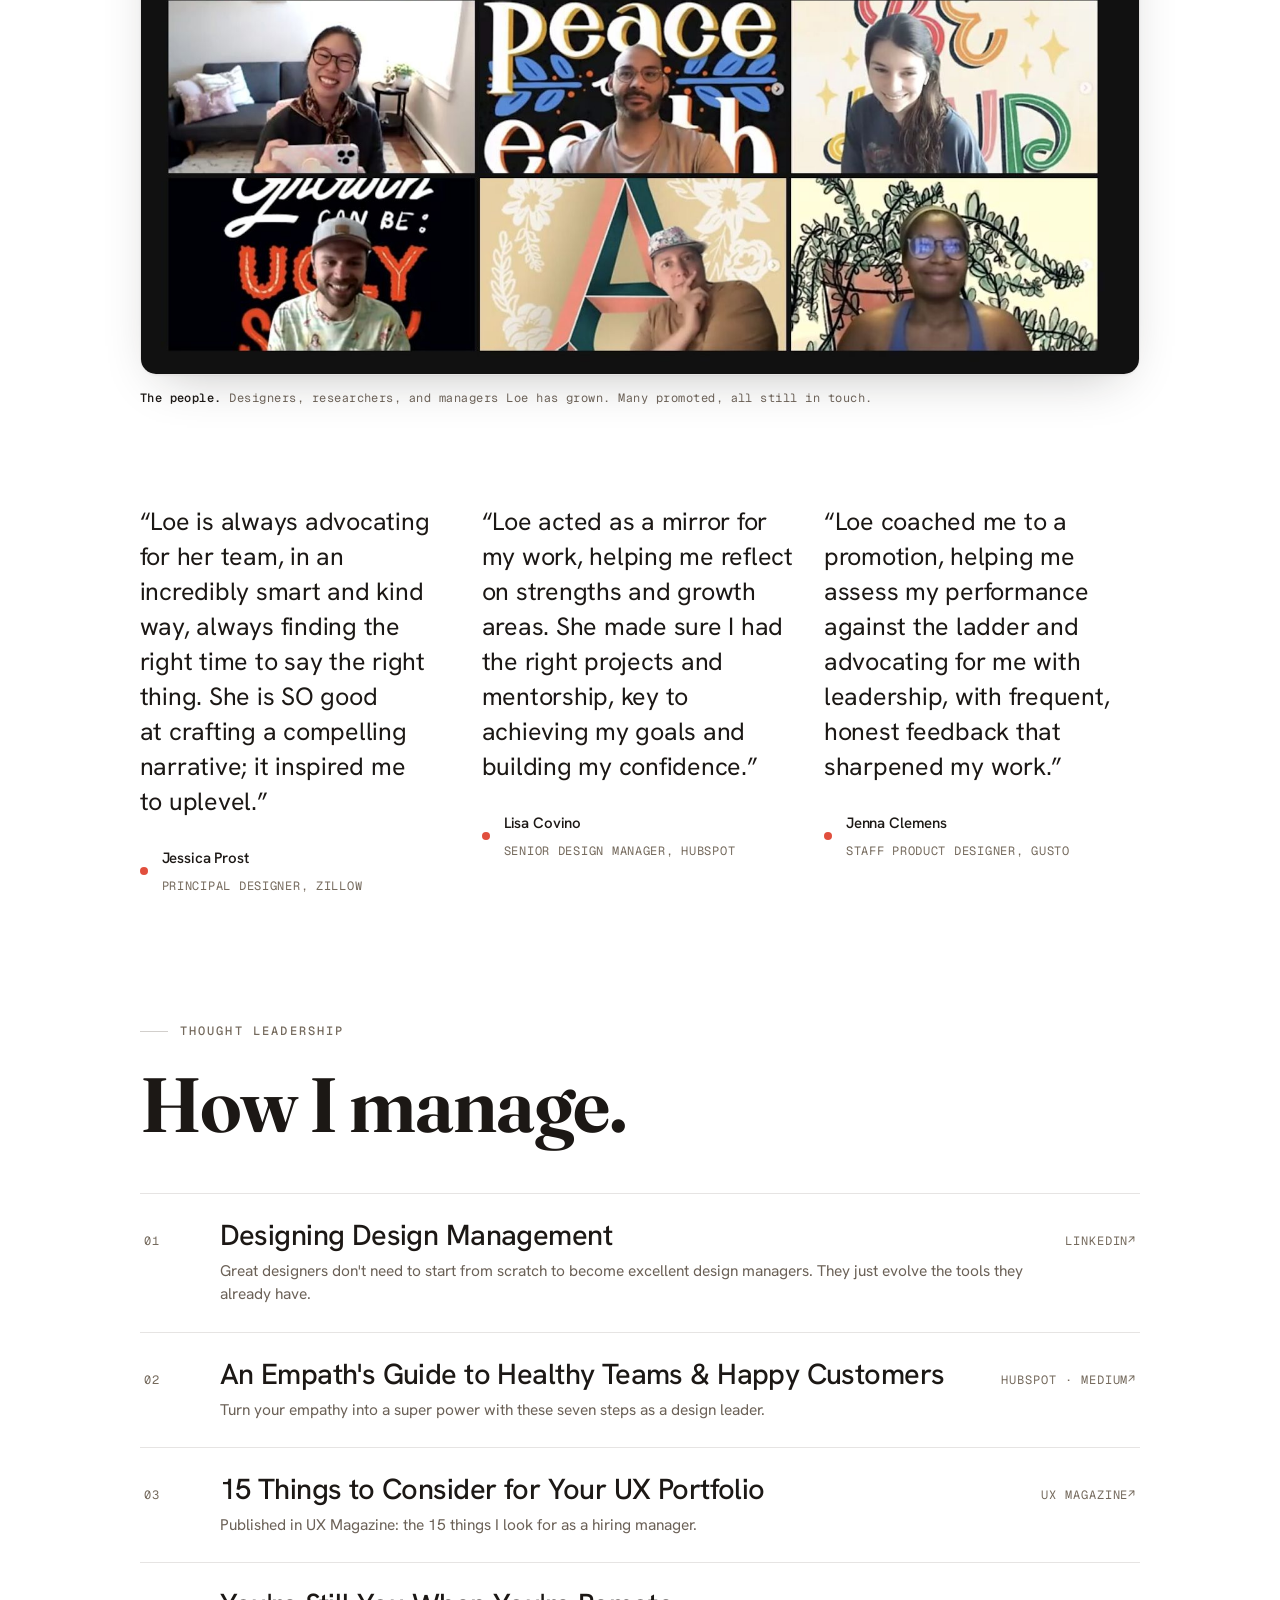
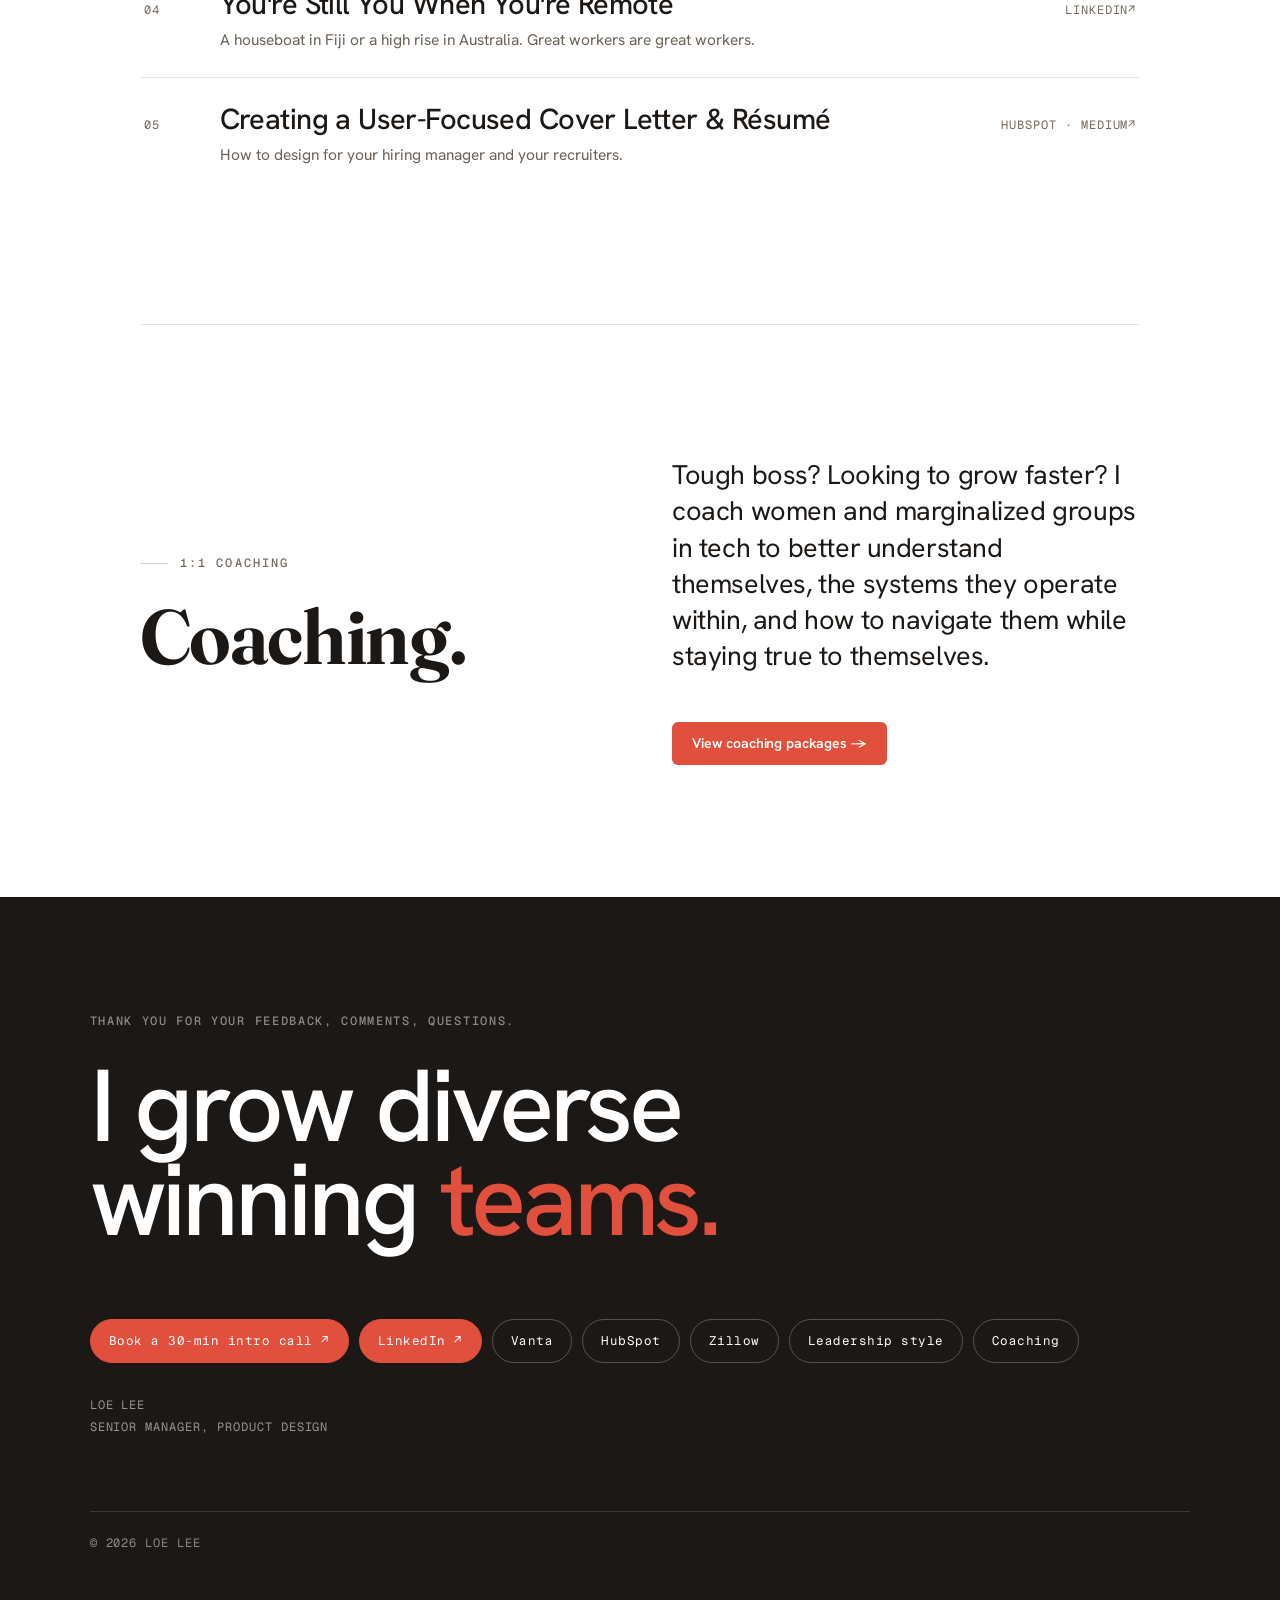
==== commit 83f8ebff: "Update site 2026-07-15 17:10" ====
--- a/index.html
+++ b/index.html
@@ -45,7 +45,7 @@
   </script>
   <link rel="preconnect" href="https://fonts.googleapis.com" />
   <link rel="preconnect" href="https://fonts.gstatic.com" crossorigin />
-  <link href="https://fonts.googleapis.com/css2?family=Hanken+Grotesk:ital,wght@0,300;0,400;0,500;0,600;0,700;1,400&family=Arapey:ital@0;1&family=Geist+Mono:wght@400;500;600&display=swap" rel="stylesheet" />
+  <link href="https://fonts.googleapis.com/css2?family=Hanken+Grotesk:ital,wght@0,300;0,400;0,500;0,600;0,700;1,400&family=Fraunces:ital,opsz,wght@0,9..144,300..900;1,9..144,300..900&family=Geist+Mono:wght@400;500;600&display=swap" rel="stylesheet" />
   <link rel="stylesheet" href="site.css" />
   <script src="https://unpkg.com/react@18.3.1/umd/react.development.js" integrity="sha384-hD6/rw4ppMLGNu3tX5cjIb+uRZ7UkRJ6BPkLpg4hAu/6onKUg4lLsHAs9EBPT82L" crossorigin="anonymous"></script>
   <script src="https://unpkg.com/react-dom@18.3.1/umd/react-dom.development.js" integrity="sha384-u6aeetuaXnQ38mYT8rp6sbXaQe3NL9t+IBXmnYxwkUI2Hw4bsp2Wvmx4yRQF1uAm" crossorigin="anonymous"></script>
--- a/site.css
+++ b/site.css
@@ -32,7 +32,7 @@
   --accent-4-text: #96721A;
 
   --font-sans: "Hanken Grotesk", -apple-system, BlinkMacSystemFont, system-ui, sans-serif;
-  --font-display: "Arapey", "Newsreader", Georgia, serif;
+  --font-display: "Fraunces", "Newsreader", Georgia, serif;
   --font-mono: "Geist Mono", "JetBrains Mono", ui-monospace, monospace;
 
   /* density (tweakable via [data-density]) */
@@ -99,7 +99,7 @@
 
 .display {
   font-family: var(--font-display);
-  font-weight: 560;
+  font-weight: 680;
   font-size: clamp(44px, 7.4vw, 100px);
   line-height: 1.1;
   letter-spacing: -0.02em;
@@ -107,7 +107,7 @@
 }
 .h-xl {
   font-family: var(--font-display);
-  font-weight: 540;
+  font-weight: 650;
   font-size: clamp(38px, 6.0vw, 88px);
   line-height: 1.04;
   letter-spacing: -0.018em;
@@ -116,7 +116,7 @@
 }
 .h-lg {
   font-family: var(--font-display);
-  font-weight: 560;
+  font-weight: 650;
   font-size: clamp(31px, 4.1vw, 56px);
   line-height: 1.08;
   letter-spacing: -0.015em;
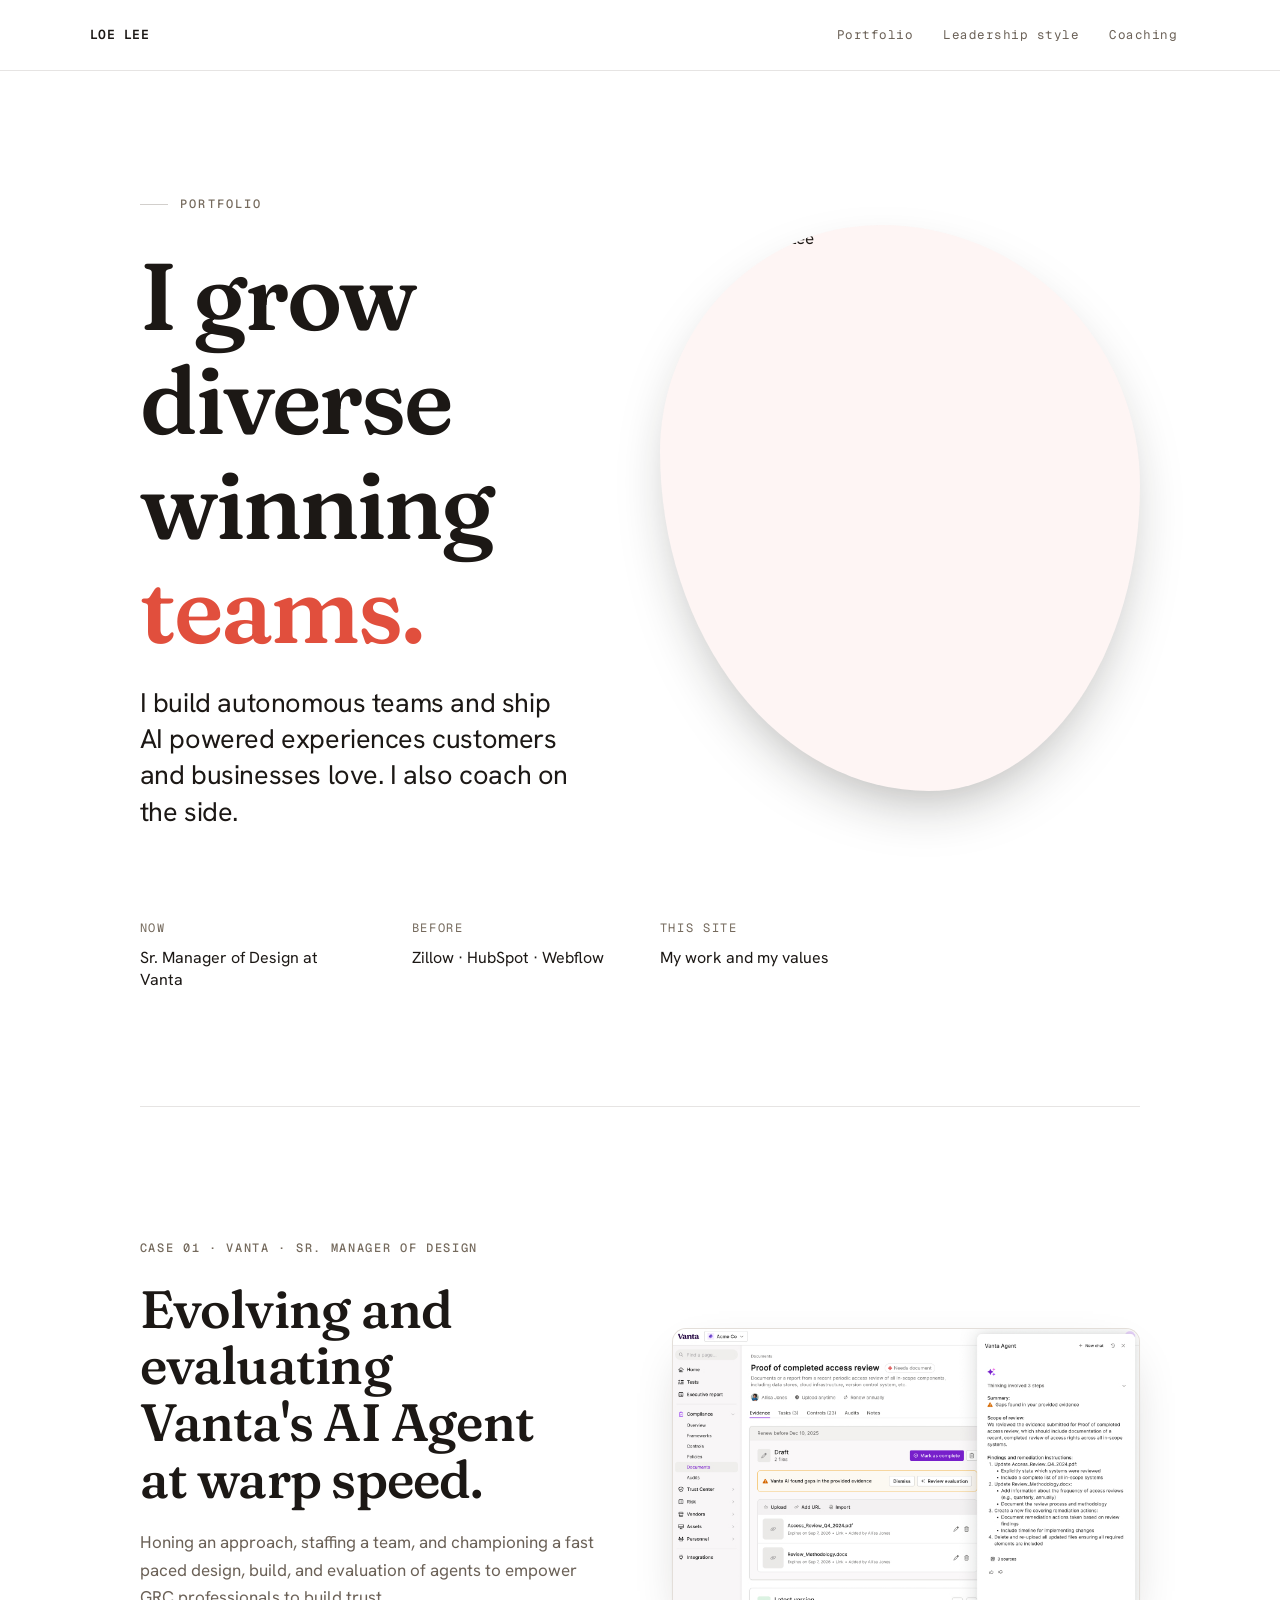
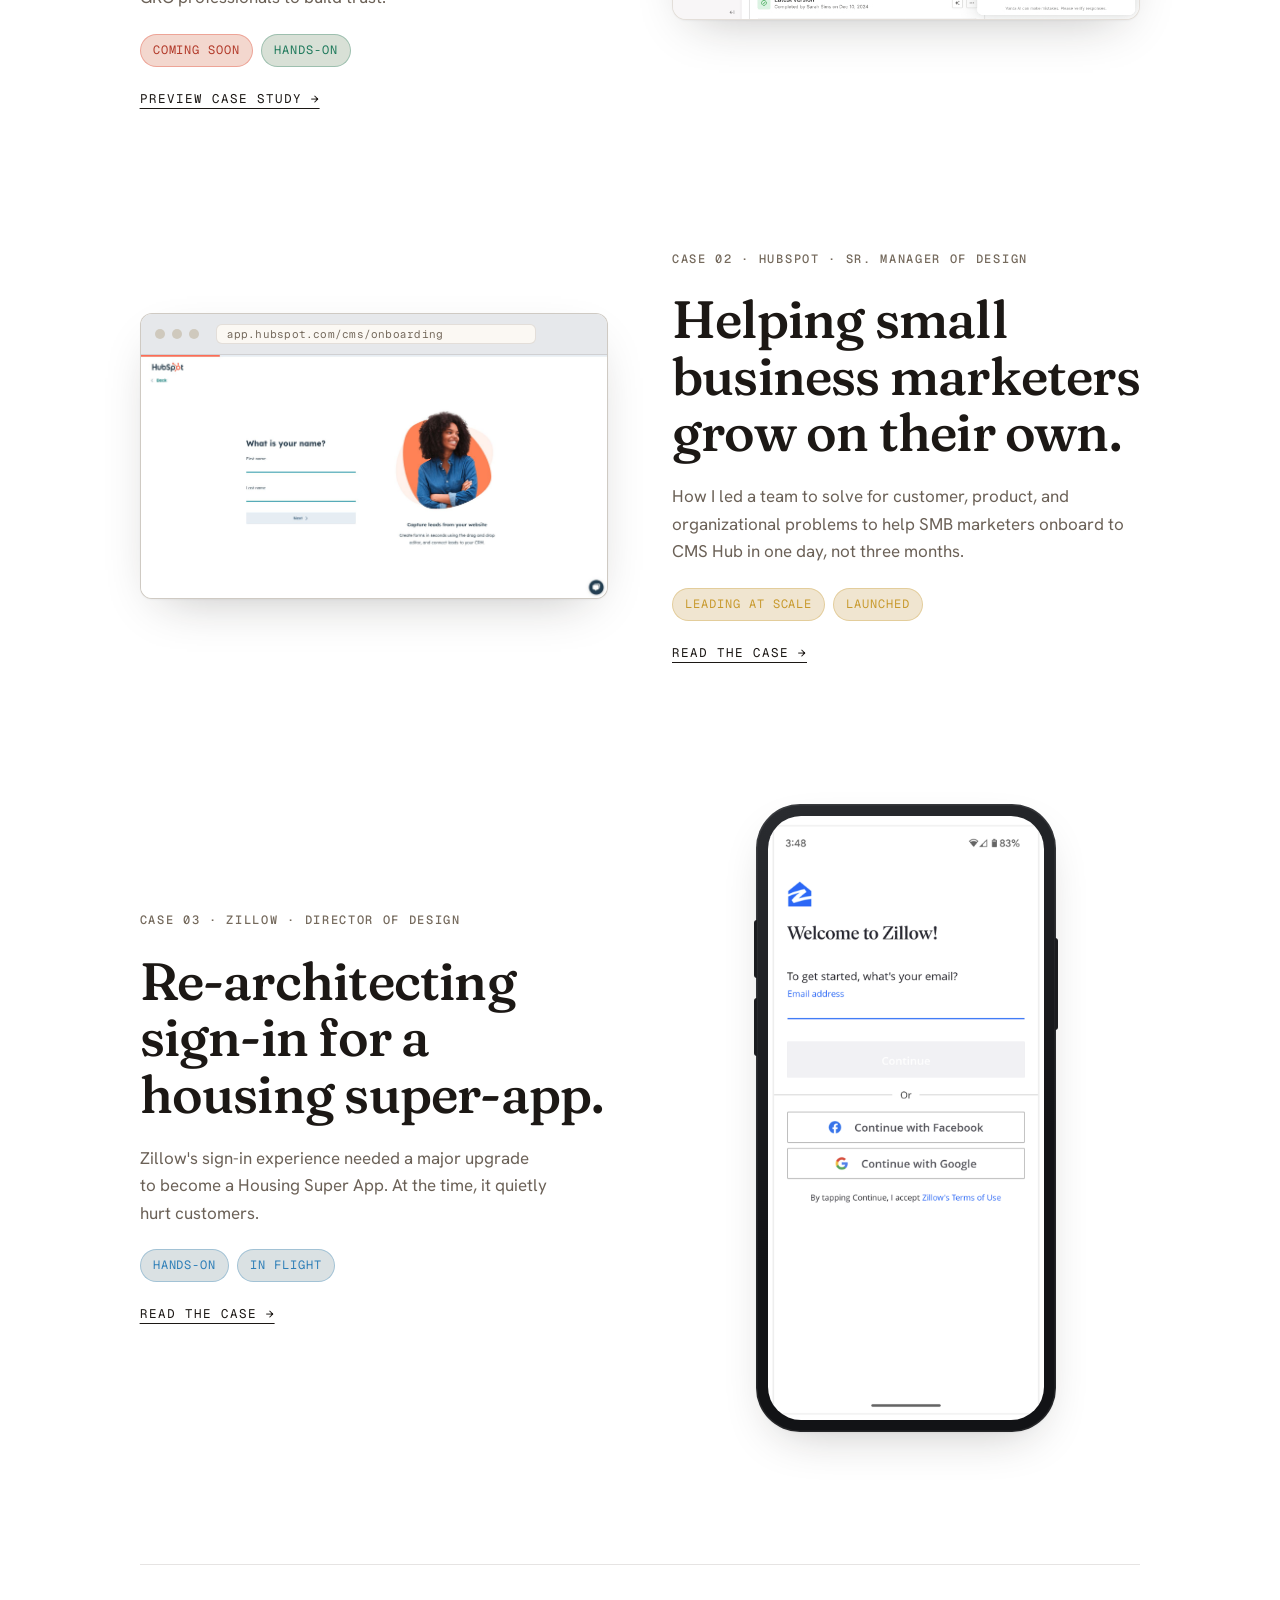
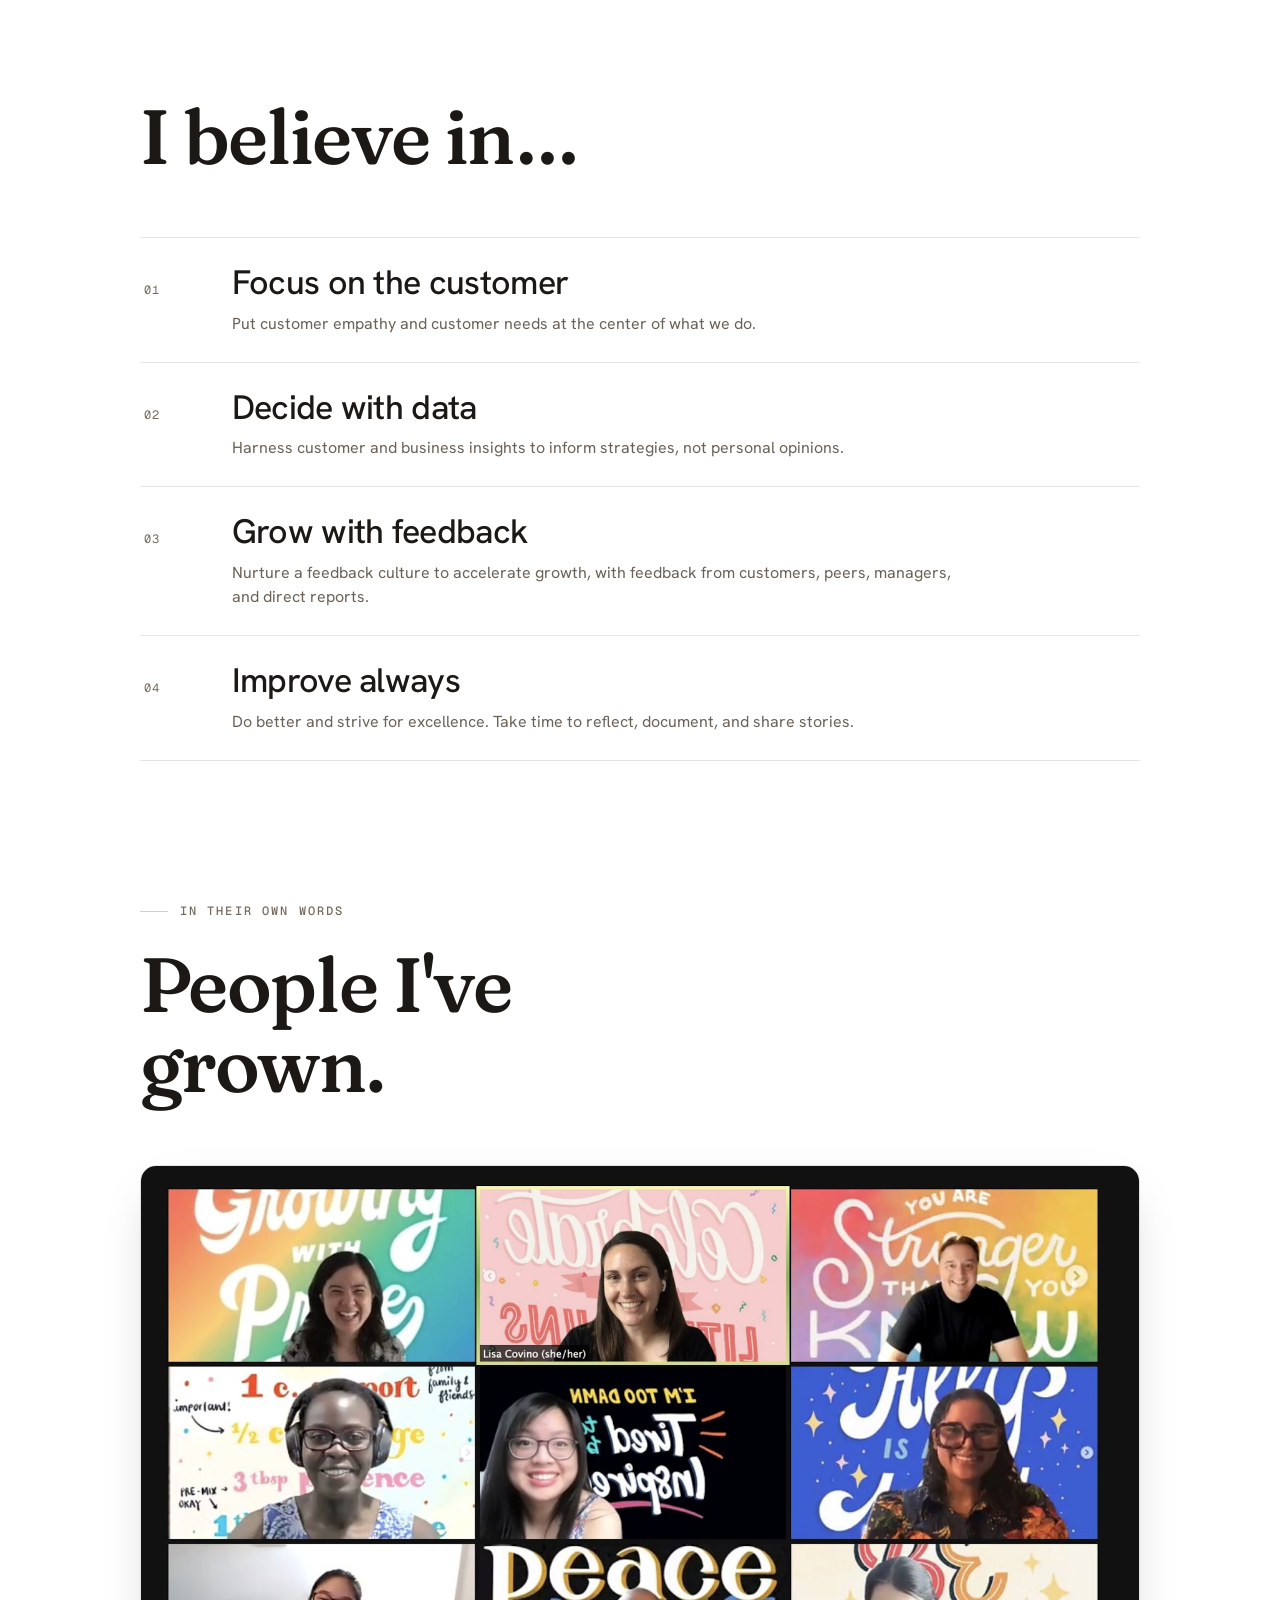
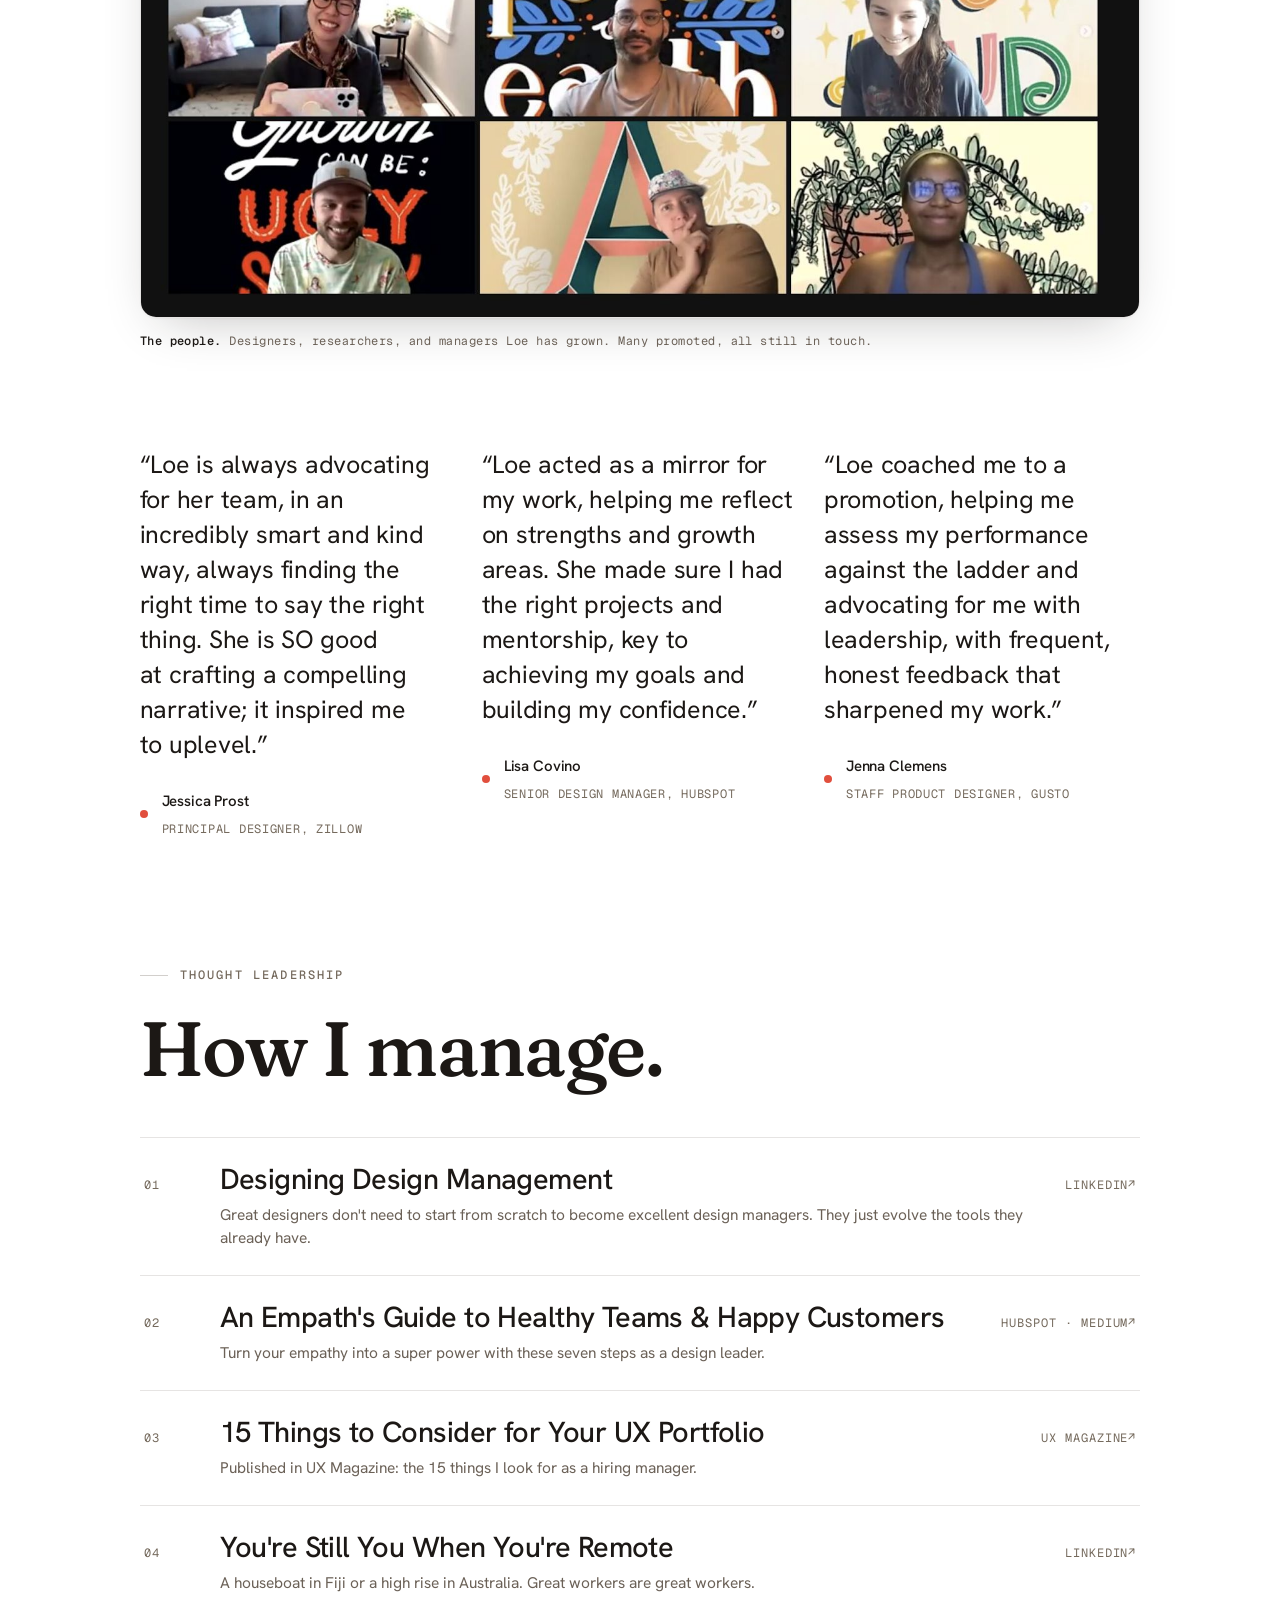
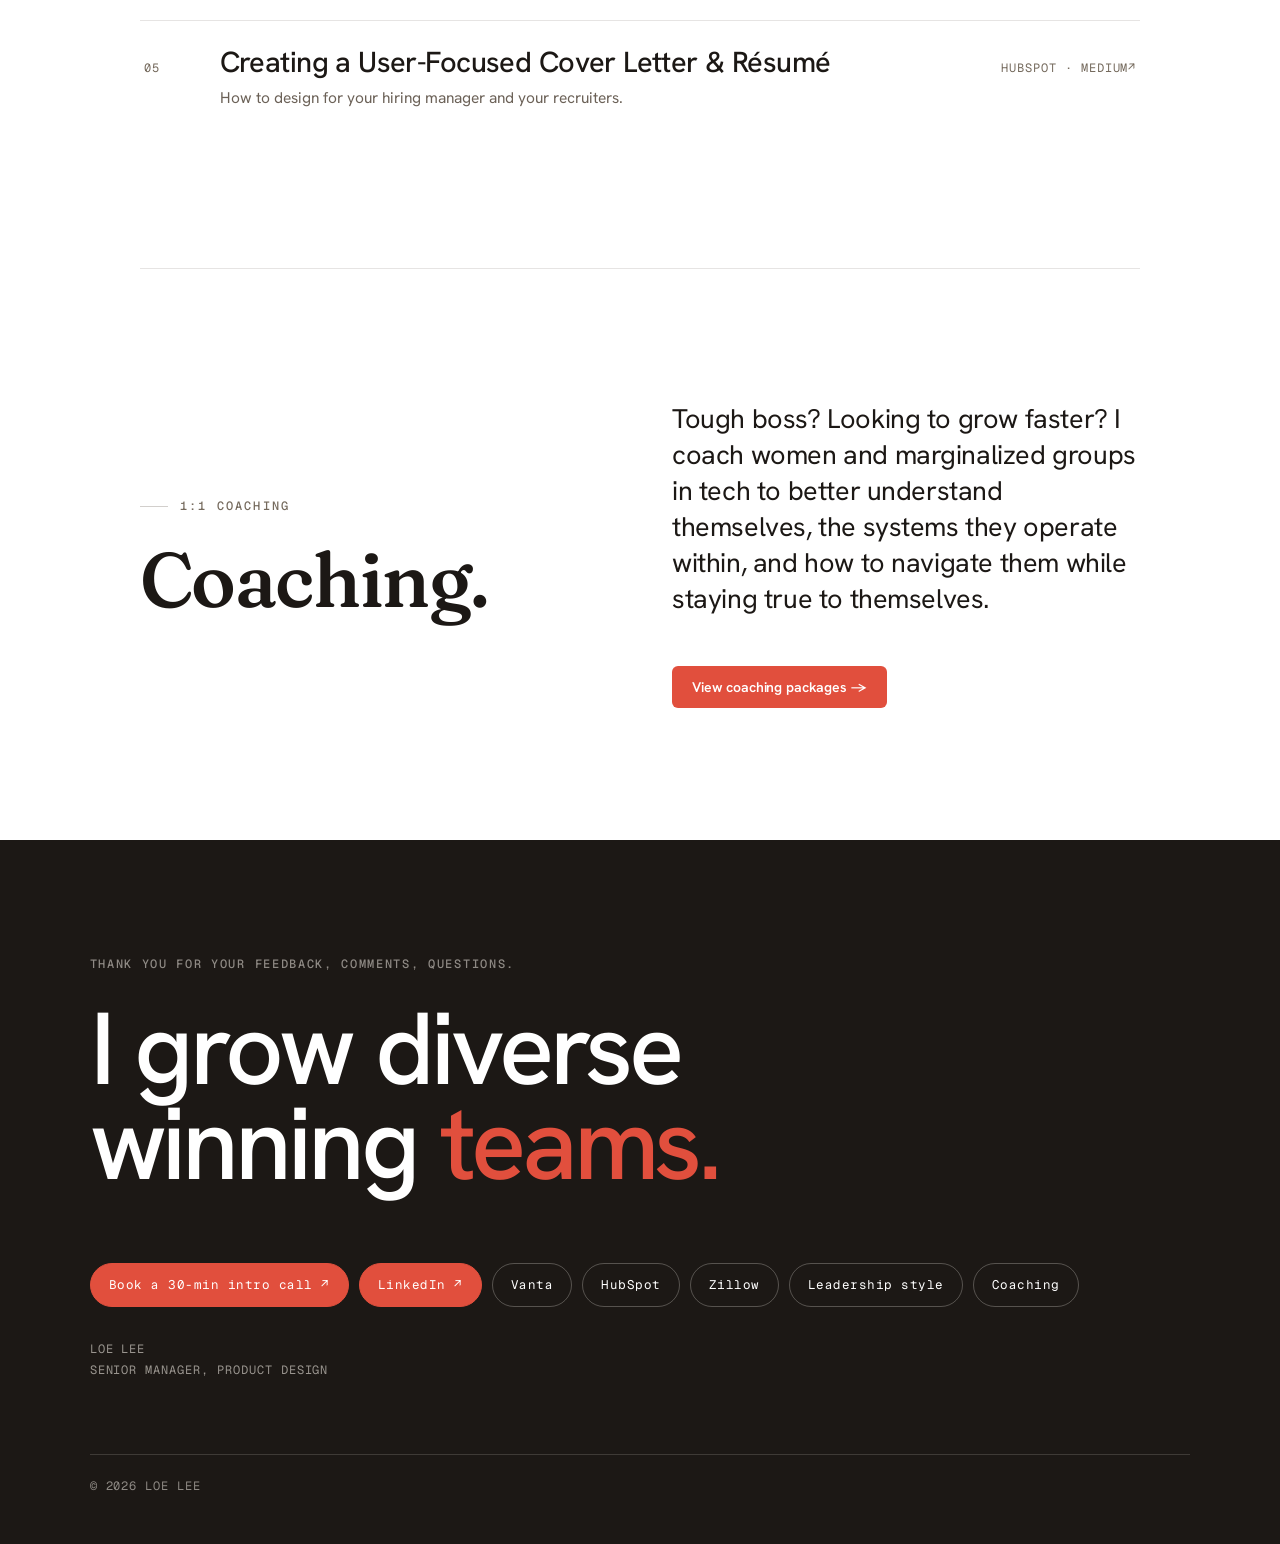
==== commit 99ad46c6: "Update site 2026-07-15 17:18" ====
--- a/index.html
+++ b/index.html
@@ -45,7 +45,7 @@
   </script>
   <link rel="preconnect" href="https://fonts.googleapis.com" />
   <link rel="preconnect" href="https://fonts.gstatic.com" crossorigin />
-  <link href="https://fonts.googleapis.com/css2?family=Hanken+Grotesk:ital,wght@0,300;0,400;0,500;0,600;0,700;1,400&family=Fraunces:ital,opsz,wght@0,9..144,300..900;1,9..144,300..900&family=Geist+Mono:wght@400;500;600&display=swap" rel="stylesheet" />
+  <link href="https://fonts.googleapis.com/css2?family=Hanken+Grotesk:ital,wght@0,300;0,400;0,500;0,600;0,700;1,400&family=Fraunces:ital,opsz,SOFT,WONK,wght@0,9..144,0..100,0..1,300..900;1,9..144,0..100,0..1,300..900&family=Geist+Mono:wght@400;500;600&display=swap" rel="stylesheet" />
   <link rel="stylesheet" href="site.css" />
   <script src="https://unpkg.com/react@18.3.1/umd/react.development.js" integrity="sha384-hD6/rw4ppMLGNu3tX5cjIb+uRZ7UkRJ6BPkLpg4hAu/6onKUg4lLsHAs9EBPT82L" crossorigin="anonymous"></script>
   <script src="https://unpkg.com/react-dom@18.3.1/umd/react-dom.development.js" integrity="sha384-u6aeetuaXnQ38mYT8rp6sbXaQe3NL9t+IBXmnYxwkUI2Hw4bsp2Wvmx4yRQF1uAm" crossorigin="anonymous"></script>
--- a/site.css
+++ b/site.css
@@ -99,7 +99,8 @@
 
 .display {
   font-family: var(--font-display);
-  font-weight: 680;
+  font-weight: 560;
+  font-variation-settings: 'opsz' 30, 'WONK' 0, 'SOFT' 40;
   font-size: clamp(44px, 7.4vw, 100px);
   line-height: 1.1;
   letter-spacing: -0.02em;
@@ -107,7 +108,8 @@
 }
 .h-xl {
   font-family: var(--font-display);
-  font-weight: 650;
+  font-weight: 540;
+  font-variation-settings: 'opsz' 30, 'WONK' 0, 'SOFT' 40;
   font-size: clamp(38px, 6.0vw, 88px);
   line-height: 1.04;
   letter-spacing: -0.018em;
@@ -116,7 +118,8 @@
 }
 .h-lg {
   font-family: var(--font-display);
-  font-weight: 650;
+  font-weight: 540;
+  font-variation-settings: 'opsz' 30, 'WONK' 0, 'SOFT' 40;
   font-size: clamp(31px, 4.1vw, 56px);
   line-height: 1.08;
   letter-spacing: -0.015em;
@@ -791,7 +794,7 @@
 /* next case footer link */
 .nextcase { display:flex; align-items:center; justify-content:space-between; gap: 24px; padding: clamp(40px,6vw,80px) 0; }
 .nextcase .lbl { font-family: var(--font-mono); font-size: 12px; letter-spacing: 0.12em; text-transform: uppercase; color: var(--ink-3); margin-bottom: 14px; }
-.nextcase .nm { font-family: var(--font-display); font-weight: 560; font-size: clamp(34px, 5.2vw, 74px); letter-spacing: -0.018em; line-height: 1.02; }
+.nextcase .nm { font-family: var(--font-display); font-weight: 560; font-variation-settings: 'opsz' 30, 'WONK' 0, 'SOFT' 40; font-size: clamp(34px, 5.2vw, 74px); letter-spacing: -0.018em; line-height: 1.02; }
 .nextcase .nm:hover { color: var(--accent); }
 
 /* ===== Footer ===== */
@@ -834,7 +837,7 @@
   font-family: var(--font-mono); font-size: 11px; letter-spacing: 0.08em; text-transform: uppercase;
   background: var(--accent); color: #fff; border-radius: 999px; padding: 5px 11px;
 }
-.coach-price { font-family: var(--font-display); font-weight: 560; font-size: clamp(30px, 3vw, 42px); letter-spacing: -0.015em; line-height: 1; color: var(--ink); }
+.coach-price { font-family: var(--font-display); font-weight: 560; font-variation-settings: 'opsz' 30, 'WONK' 0, 'SOFT' 40; font-size: clamp(30px, 3vw, 42px); letter-spacing: -0.015em; line-height: 1; color: var(--ink); }
 .coach-name { margin: 14px 0 0; font-size: clamp(17px, 1.5vw, 20px); font-weight: 600; letter-spacing: -0.01em; color: var(--ink); }
 .coach-tag { margin: 12px 0 0; font-style: italic; font-size: 15px; color: var(--accent-text); }
 .coach-desc { margin: 10px 0 0; font-size: 14.5px; line-height: 1.55; color: var(--ink-2); text-wrap: pretty; }
